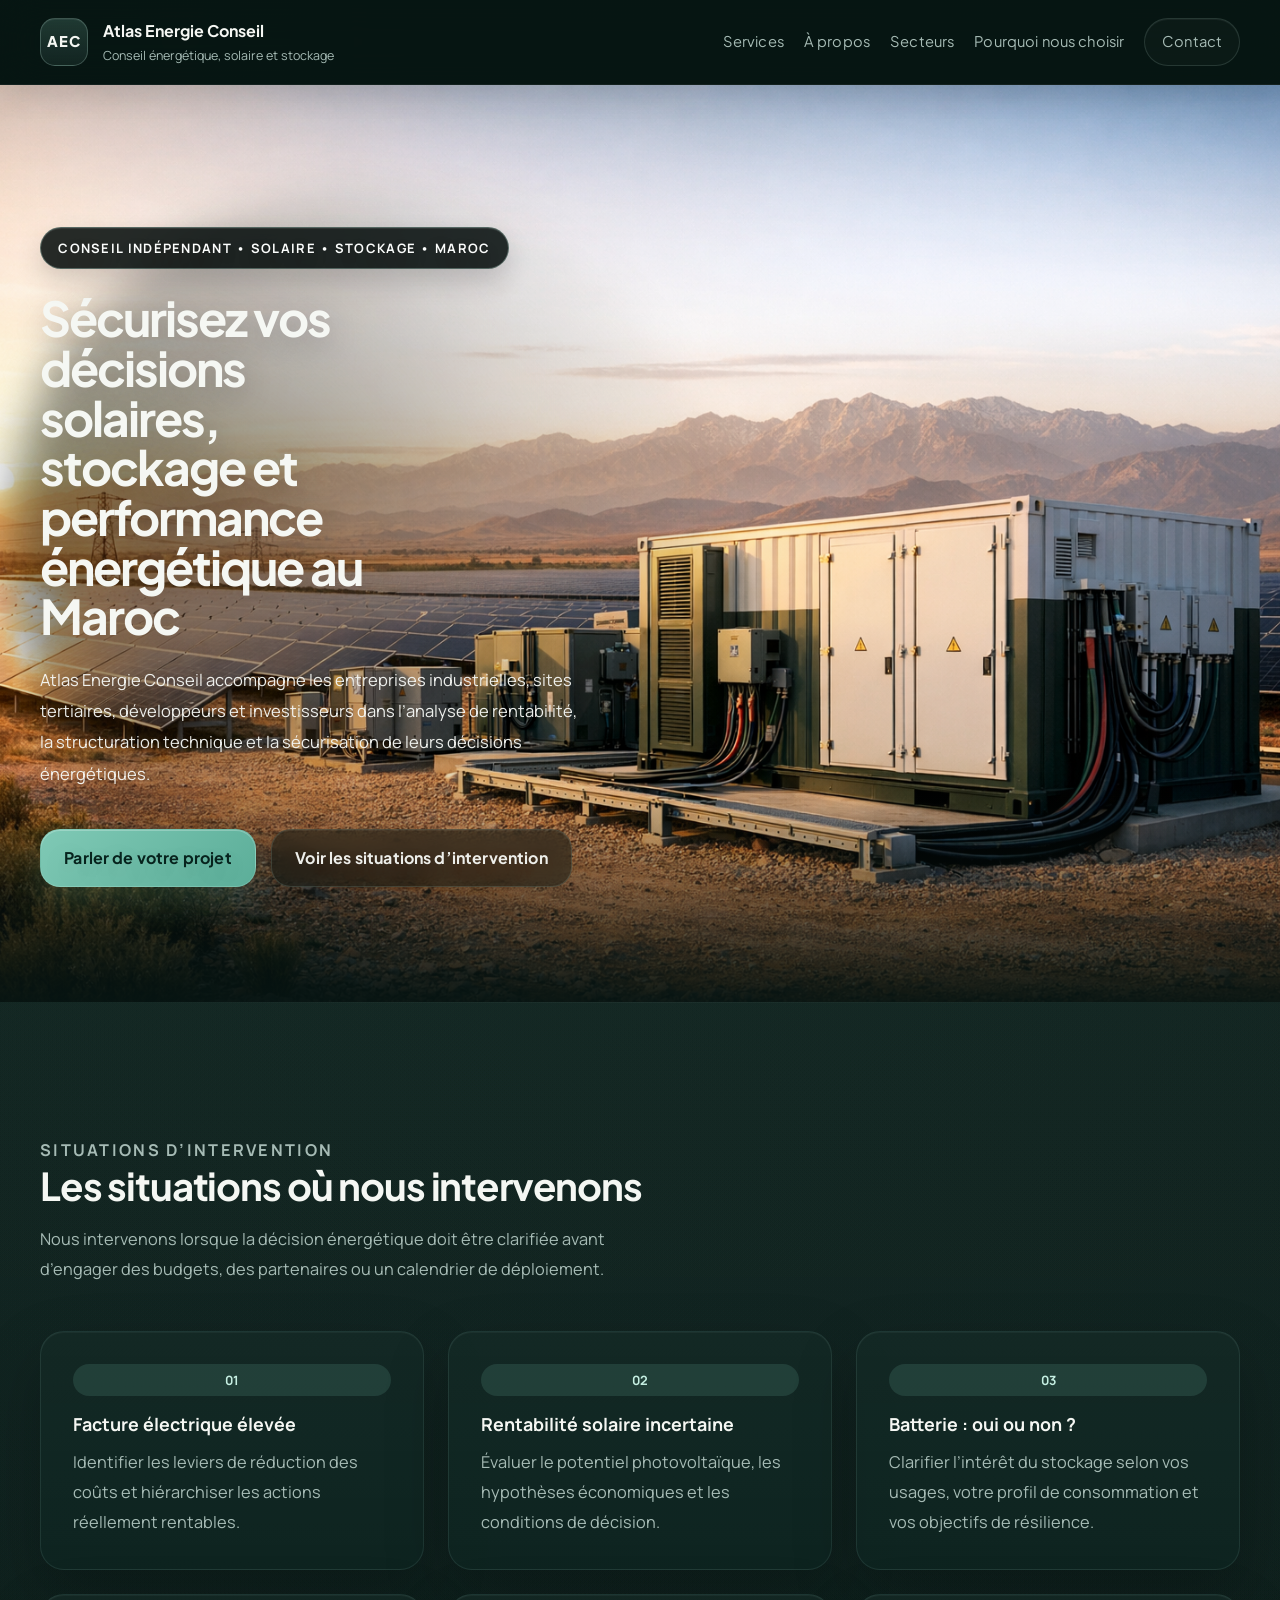
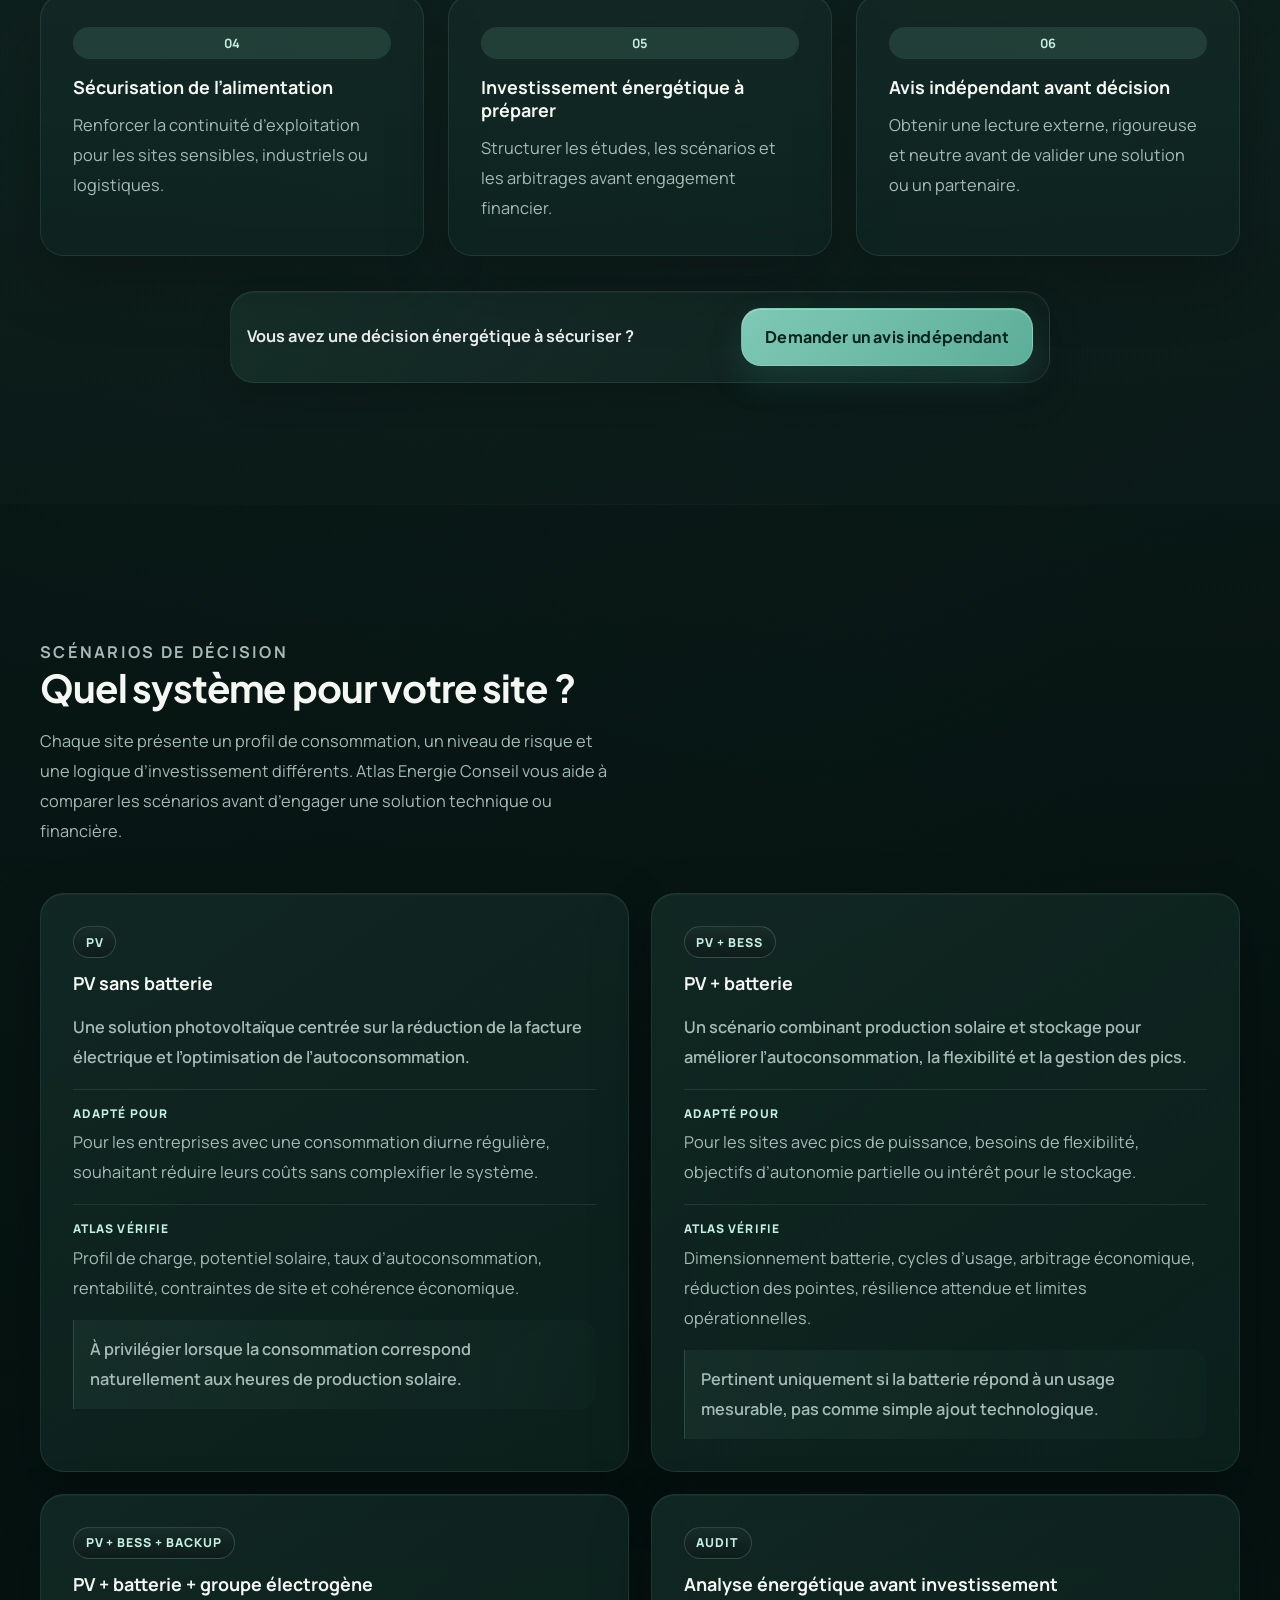
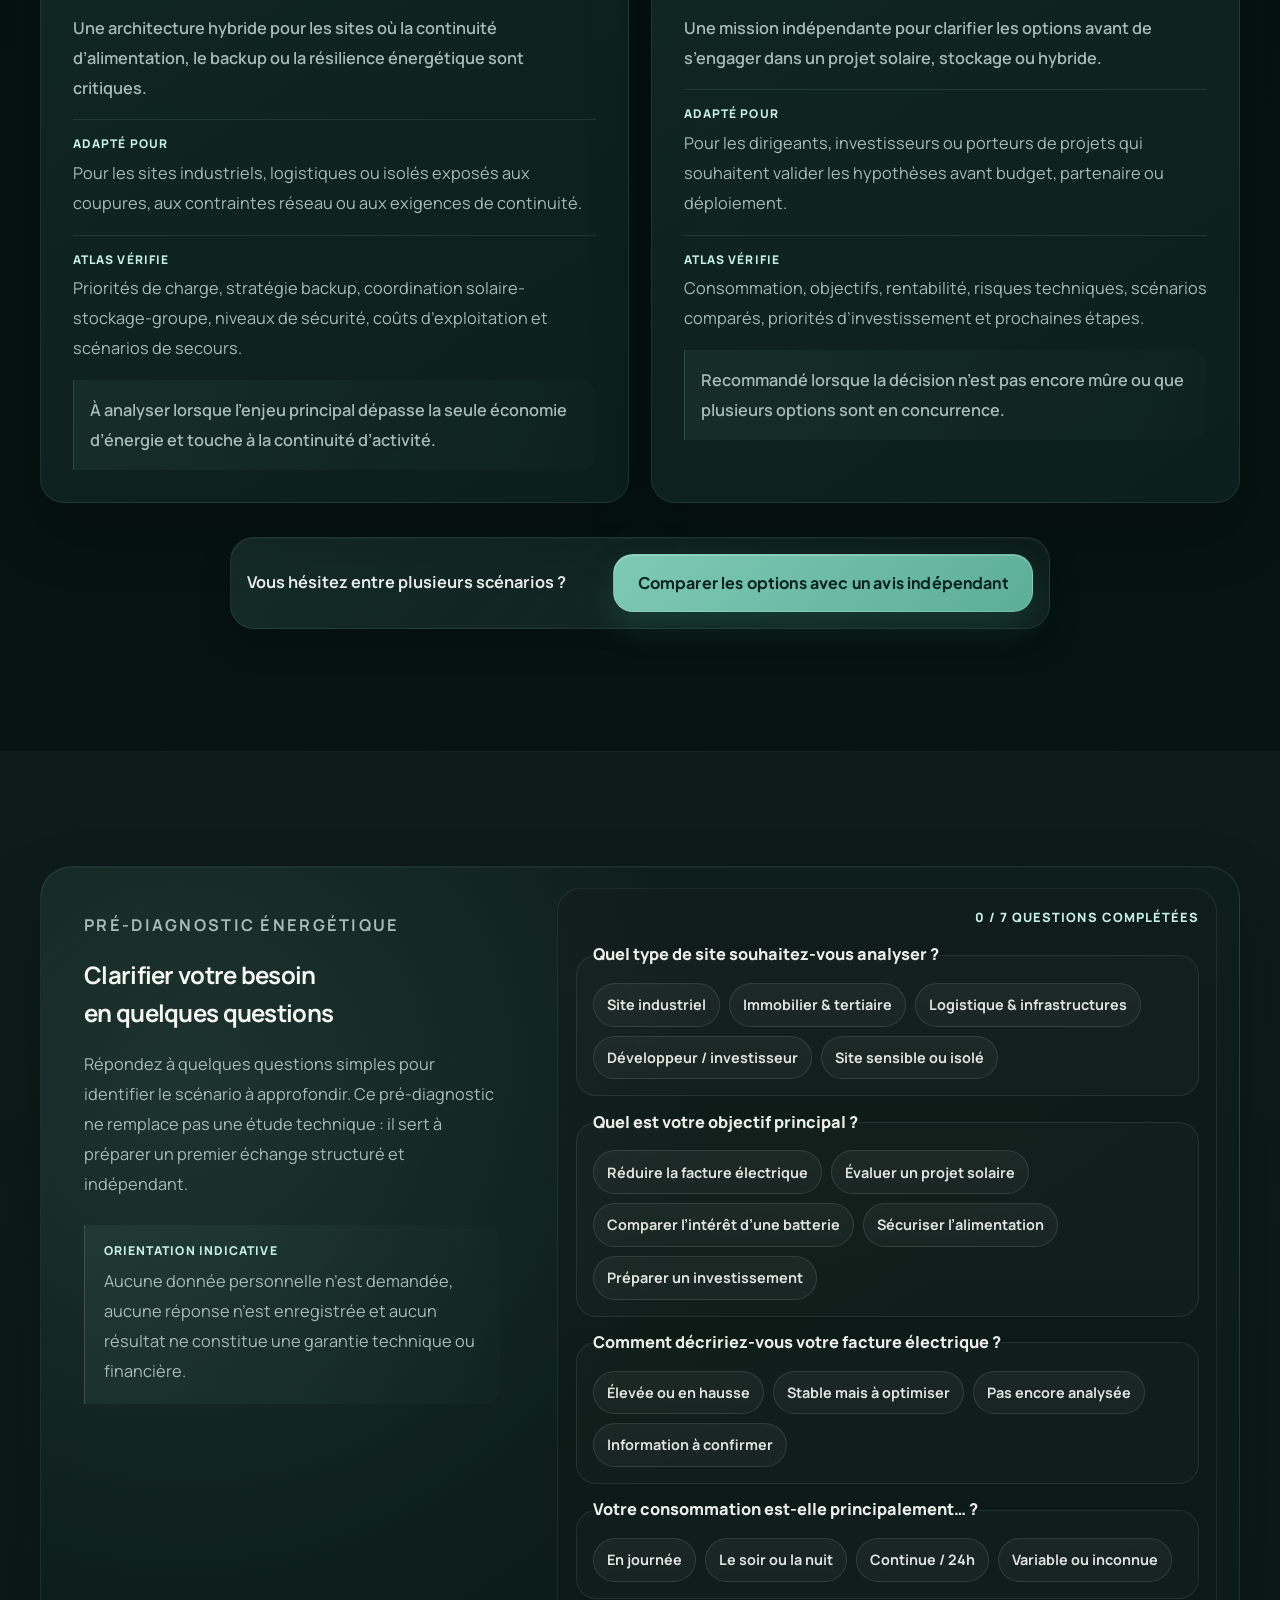
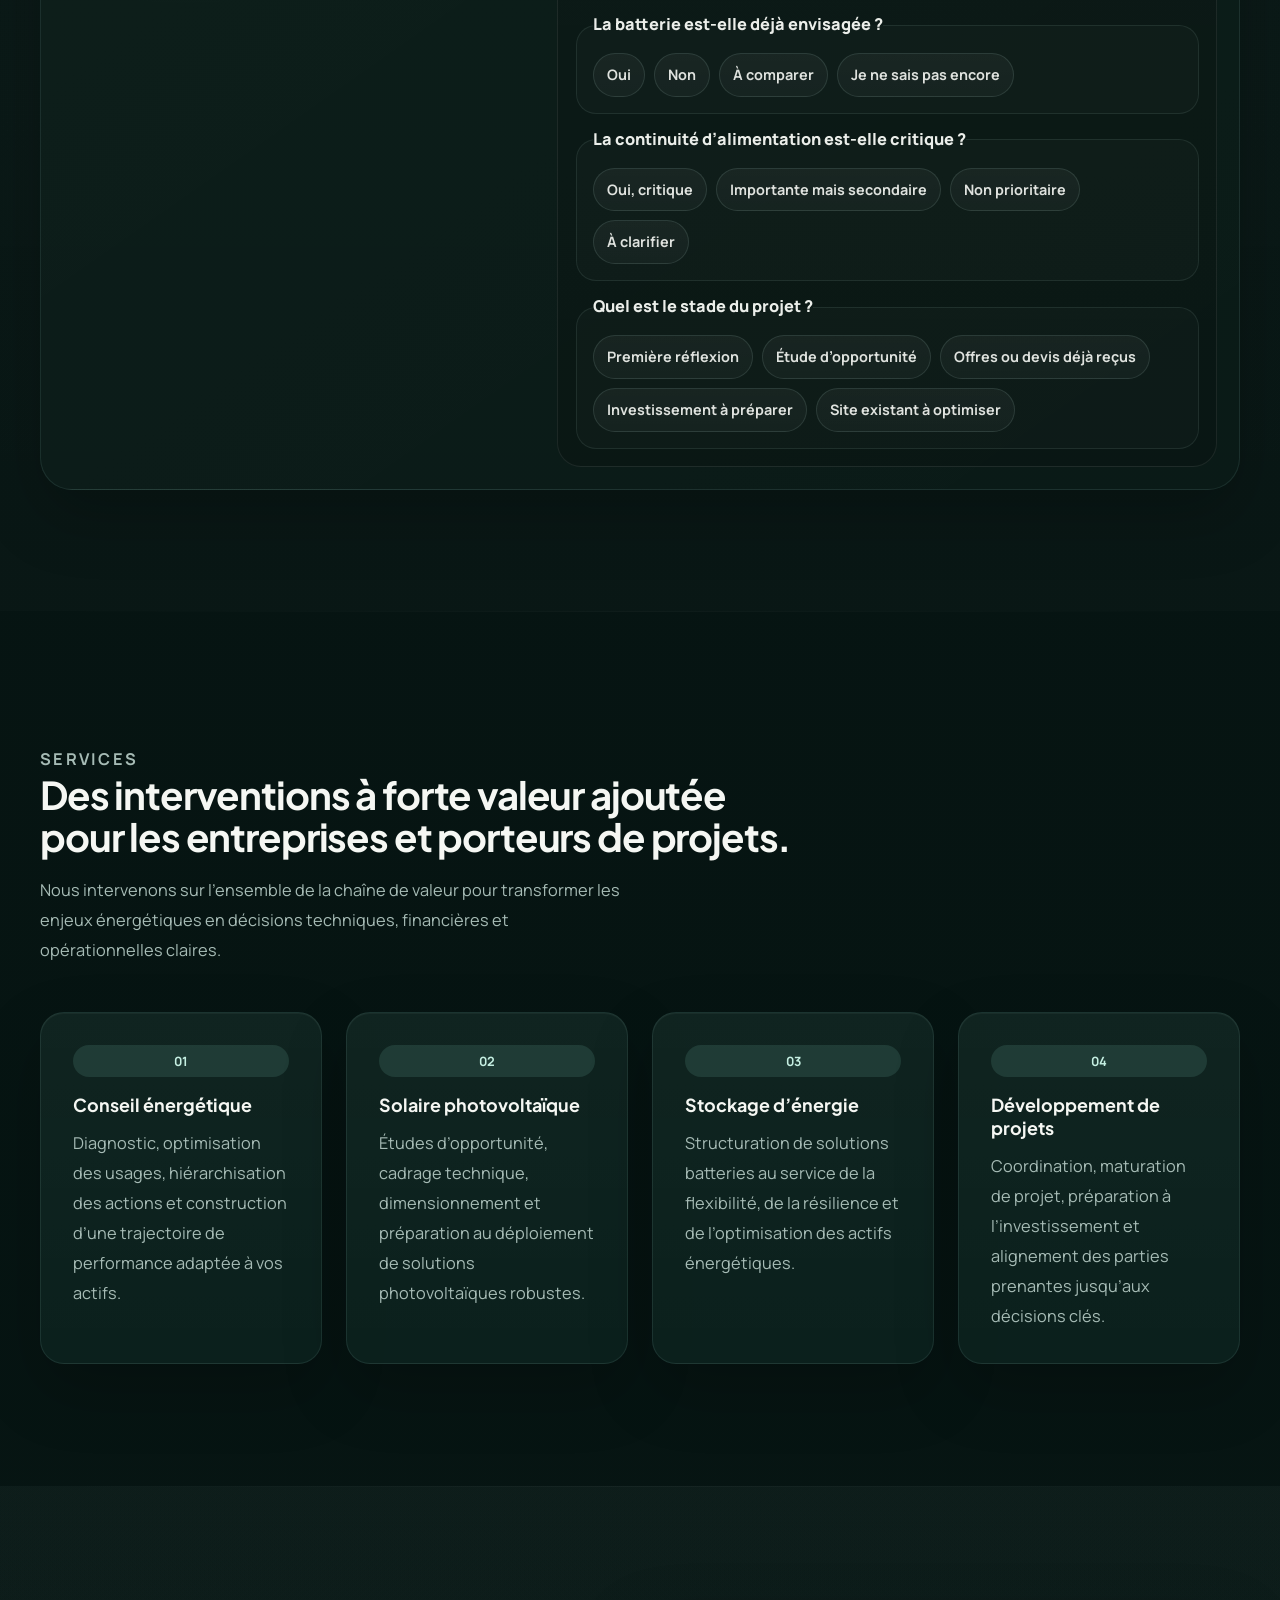
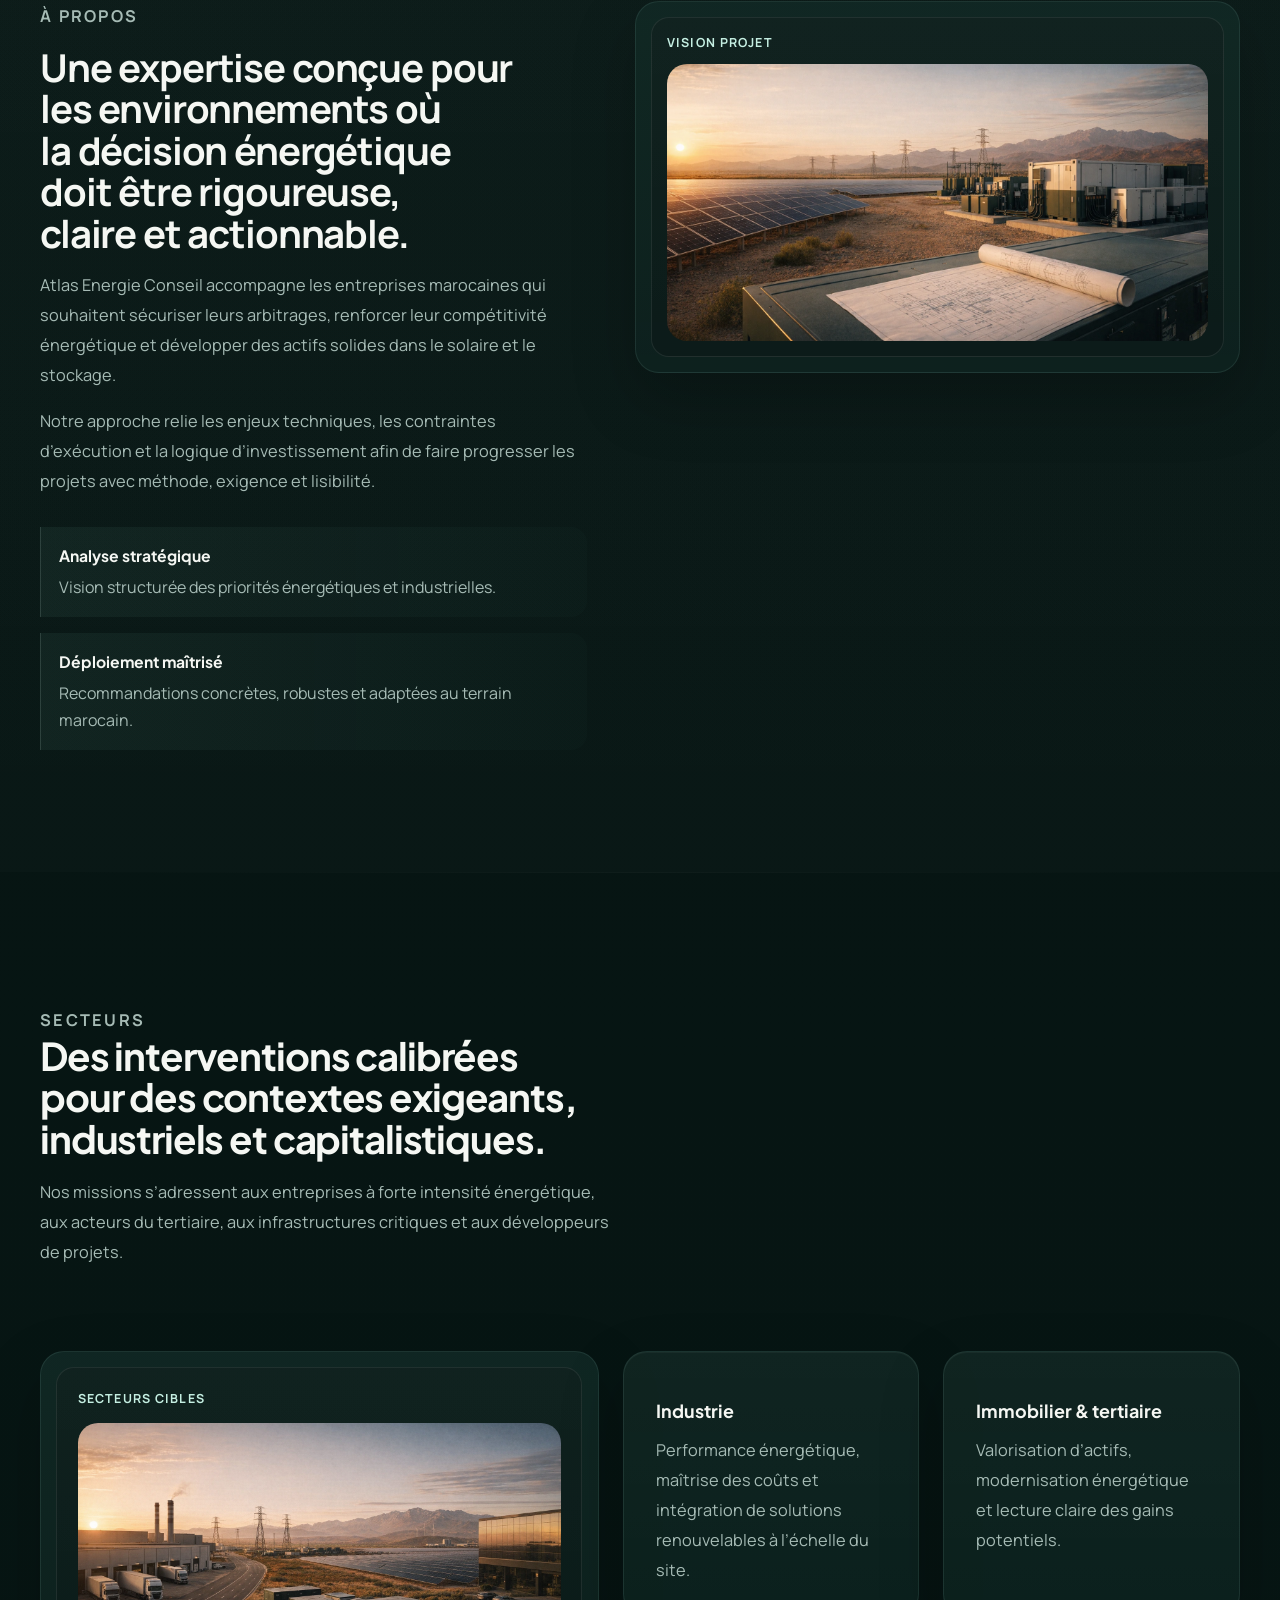
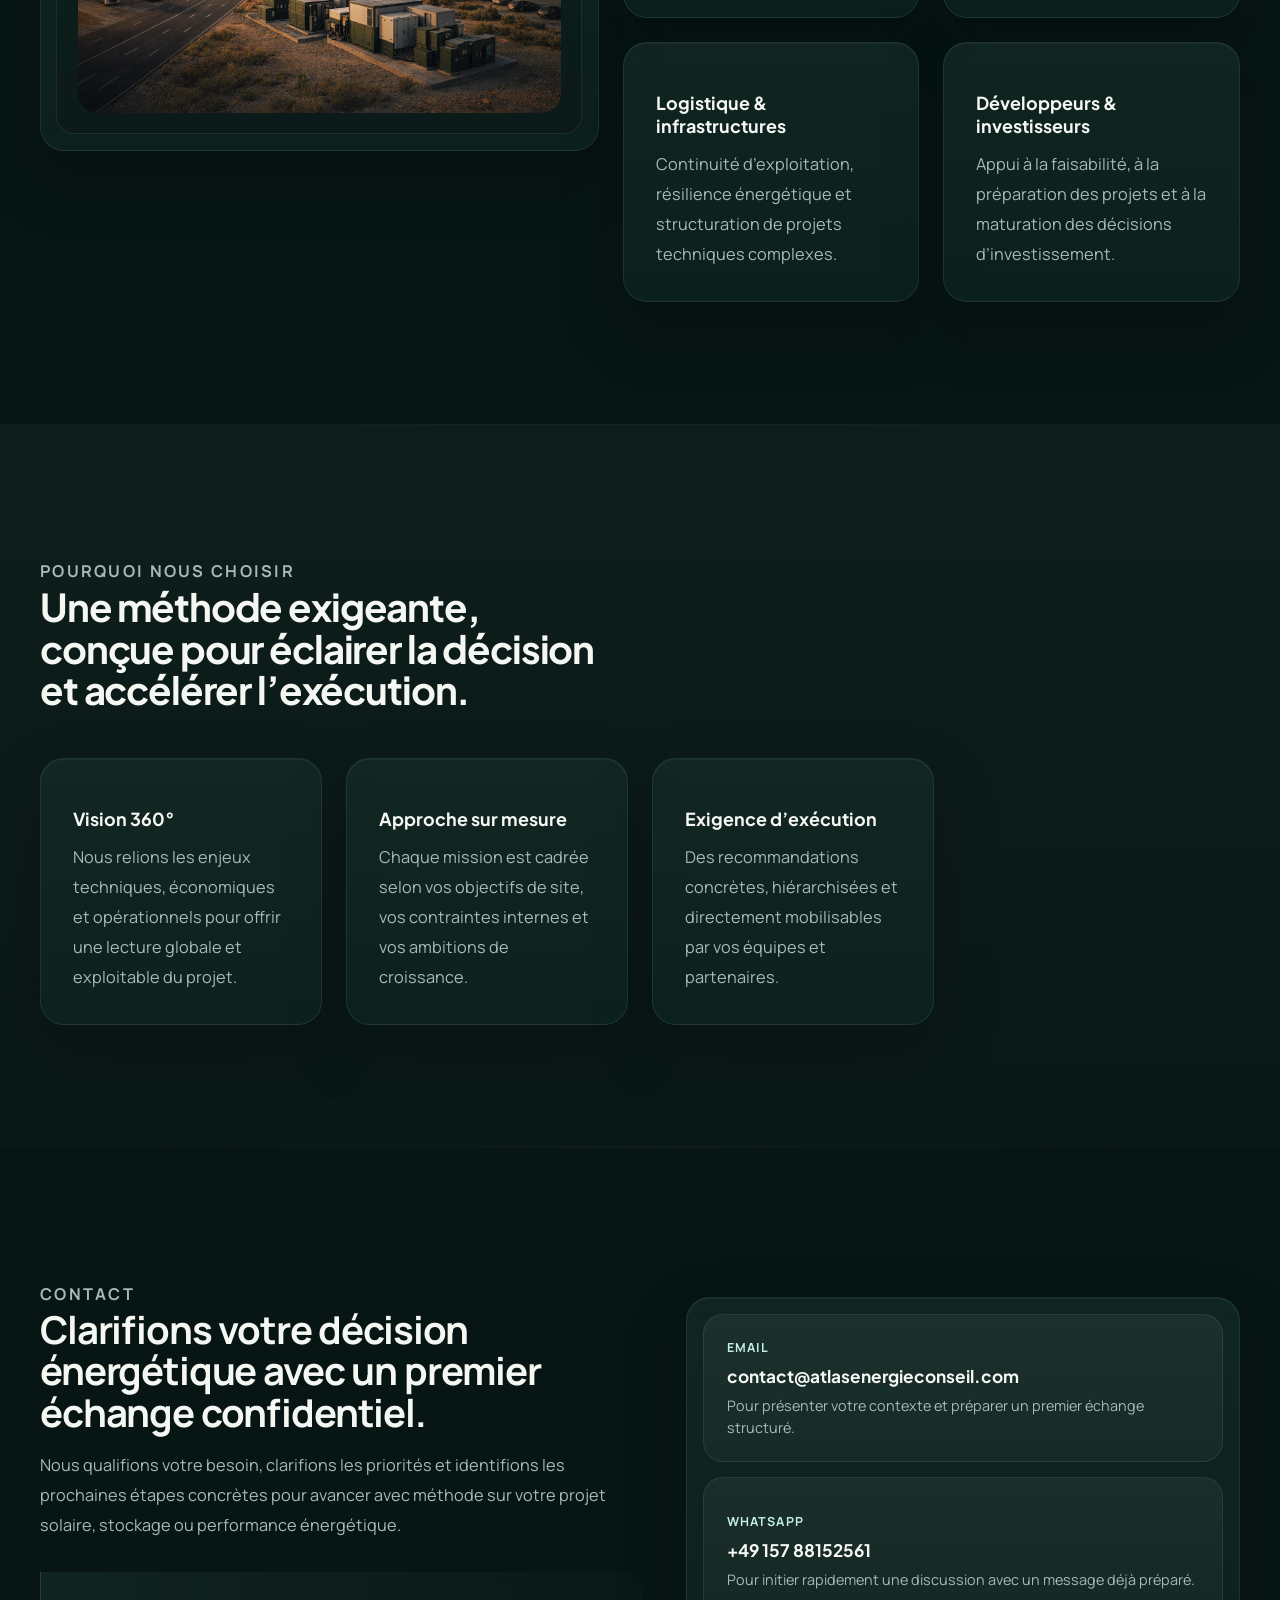
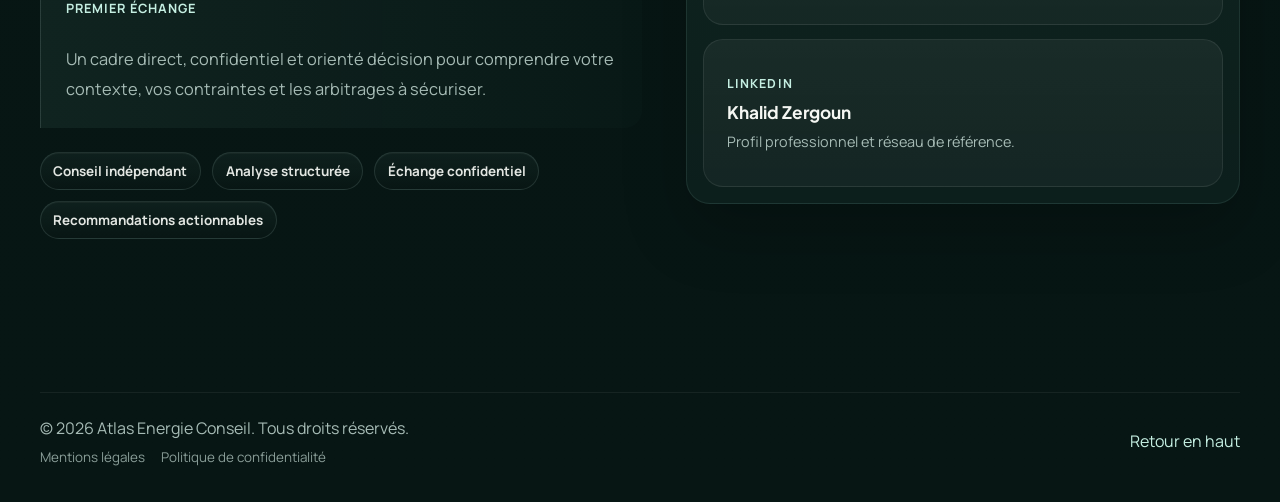
==== index.html @ 5f471f17 "Add pre-diagnostic lead generator v1.4.0" ====
<!DOCTYPE html>
<html lang="fr">
<head>
  <meta charset="UTF-8">
  <meta name="viewport" content="width=device-width, initial-scale=1.0">
  <title>Atlas Energie Conseil | Conseil indépendant solaire et stockage au Maroc</title>
  <meta
    name="description"
    content="Atlas Energie Conseil accompagne les entreprises au Maroc dans l’analyse de rentabilité, le solaire, le stockage et la sécurisation des décisions énergétiques."
  >
  <link rel="canonical" href="https://atlasenergieconseil.com/">
  <meta name="robots" content="index, follow">
  <meta name="theme-color" content="#061412">
  <meta property="og:locale" content="fr_MA">
  <meta property="og:type" content="website">
  <meta property="og:site_name" content="Atlas Energie Conseil">
  <meta property="og:url" content="https://atlasenergieconseil.com/">
  <meta property="og:title" content="Atlas Energie Conseil | Conseil indépendant solaire et stockage au Maroc">
  <meta property="og:description" content="Conseil énergétique indépendant pour entreprises, développeurs et investisseurs au Maroc : solaire, stockage, rentabilité et décisions structurées.">
  <meta property="og:image" content="https://atlasenergieconseil.com/assets/images/hero-poster.webp">
  <meta property="og:image:alt" content="Centrale solaire et stockage d'énergie au Maroc">
  <meta name="twitter:card" content="summary_large_image">
  <meta name="twitter:title" content="Atlas Energie Conseil | Conseil indépendant solaire et stockage au Maroc">
  <meta name="twitter:description" content="Conseil énergétique indépendant pour entreprises, développeurs et investisseurs au Maroc : solaire, stockage, rentabilité et décisions structurées.">
  <meta name="twitter:image" content="https://atlasenergieconseil.com/assets/images/hero-poster.webp">
  <link rel="icon" href="assets/favicon.svg" type="image/svg+xml">
  <link rel="preload" as="image" href="assets/images/hero-poster.webp" fetchpriority="high">
  <link rel="preconnect" href="https://fonts.googleapis.com">
  <link rel="preconnect" href="https://fonts.gstatic.com" crossorigin>
  <link
    href="https://fonts.googleapis.com/css2?family=Manrope:wght@400;500;600;700;800&family=Plus+Jakarta+Sans:wght@500;600;700;800&display=swap"
    rel="stylesheet"
  >
  <link rel="stylesheet" href="style.css?v=1.4.0">
</head>
<body>
  <div class="site-shell">
    <a class="skip-link" href="#main-content">Aller au contenu principal</a>

    <header class="header">
      <div class="container nav-wrapper">
        <a class="brand" href="#hero" aria-label="Atlas Energie Conseil">
          <span class="brand-mark">AEC</span>
          <span class="brand-text">
            <strong>Atlas Energie Conseil</strong>
            <small>Conseil énergétique, solaire et stockage</small>
          </span>
        </a>

        <button class="nav-toggle" type="button" aria-expanded="false" aria-controls="site-nav" aria-label="Ouvrir la navigation">
          <span></span>
          <span></span>
        </button>

        <nav class="nav" id="site-nav" aria-label="Navigation principale">
          <a href="#services">Services</a>
          <a href="#apropos">À propos</a>
          <a href="#secteurs">Secteurs</a>
          <a href="#avantages">Pourquoi nous choisir</a>
          <a href="#contact" class="nav-cta">Contact</a>
        </nav>
      </div>
    </header>

    <main id="main-content">
      <section class="hero section" id="hero" aria-labelledby="hero-title">
        <div class="hero-media" aria-hidden="true">
          <div class="hero-video-frame">
            <div class="hero-video-fallback">
              <img
                class="hero-video-poster"
                src="assets/images/hero-poster.webp"
                alt=""
                loading="eager"
                decoding="async"
                fetchpriority="high"
                width="1536"
                height="1024"
              >
            </div>
            <!-- MEDIA PLACEHOLDER: Hero background video
                 Replace `assets/video/hero-energy.mp4` with your final background video file.
                 Keep the same <video> structure and class names so the current layout, overlay and fallback continue to work. -->
            <video
              class="hero-video"
              autoplay
              muted
              loop
              playsinline
              preload="metadata"
              poster="assets/images/hero-poster.webp"
              disablepictureinpicture
              disableremoteplayback
              controlslist="nodownload nofullscreen noplaybackrate"
              draggable="false"
              tabindex="-1"
              aria-hidden="true"
            >
              <source src="assets/video/hero-energy.mp4" type="video/mp4">
            </video>
          </div>
        </div>

        <div class="container hero-grid">
          <div class="hero-copy">
            <span class="hero-badge">Conseil indépendant • Solaire • Stockage • Maroc</span>
            <h1 id="hero-title">Sécurisez vos décisions solaires, stockage et performance énergétique au Maroc</h1>
            <p class="hero-text">
              Atlas Energie Conseil accompagne les entreprises industrielles, sites tertiaires, développeurs et investisseurs dans l’analyse de rentabilité, la structuration technique et la sécurisation de leurs décisions énergétiques.
            </p>
            <div class="hero-actions">
              <a class="button button-primary" href="#contact">Parler de votre projet</a>
              <a class="button button-secondary" href="#situations">Voir les situations d’intervention</a>
            </div>
          </div>
        </div>
      </section>

      <section class="section section-alt situations-section" id="situations" aria-labelledby="situations-title">
        <div class="container">
          <div class="section-heading">
            <p class="eyebrow">Situations d’intervention</p>
            <h2 id="situations-title">Les situations où nous intervenons</h2>
            <p>
              Nous intervenons lorsque la décision énergétique doit être clarifiée avant d’engager des budgets,
              des partenaires ou un calendrier de déploiement.
            </p>
          </div>

          <div class="card-grid situations-grid">
            <article class="situation-card">
              <span class="card-index">01</span>
              <h3>Facture électrique élevée</h3>
              <p>Identifier les leviers de réduction des coûts et hiérarchiser les actions réellement rentables.</p>
            </article>
            <article class="situation-card">
              <span class="card-index">02</span>
              <h3>Rentabilité solaire incertaine</h3>
              <p>Évaluer le potentiel photovoltaïque, les hypothèses économiques et les conditions de décision.</p>
            </article>
            <article class="situation-card">
              <span class="card-index">03</span>
              <h3>Batterie : oui ou non ?</h3>
              <p>Clarifier l’intérêt du stockage selon vos usages, votre profil de consommation et vos objectifs de résilience.</p>
            </article>
            <article class="situation-card">
              <span class="card-index">04</span>
              <h3>Sécurisation de l’alimentation</h3>
              <p>Renforcer la continuité d’exploitation pour les sites sensibles, industriels ou logistiques.</p>
            </article>
            <article class="situation-card">
              <span class="card-index">05</span>
              <h3>Investissement énergétique à préparer</h3>
              <p>Structurer les études, les scénarios et les arbitrages avant engagement financier.</p>
            </article>
            <article class="situation-card">
              <span class="card-index">06</span>
              <h3>Avis indépendant avant décision</h3>
              <p>Obtenir une lecture externe, rigoureuse et neutre avant de valider une solution ou un partenaire.</p>
            </article>
          </div>

          <div class="section-cta">
            <p>Vous avez une décision énergétique à sécuriser ?</p>
            <a class="button button-primary" href="#contact">Demander un avis indépendant</a>
          </div>
        </div>
      </section>

      <section class="section systems-section" id="systemes" aria-labelledby="systems-title">
        <div class="container">
          <div class="section-heading">
            <p class="eyebrow">Scénarios de décision</p>
            <h2 id="systems-title">Quel système pour votre site ?</h2>
            <p>
              Chaque site présente un profil de consommation, un niveau de risque et une logique d’investissement différents.
              Atlas Energie Conseil vous aide à comparer les scénarios avant d’engager une solution technique ou financière.
            </p>
          </div>

          <div class="card-grid systems-grid">
            <article class="system-card">
              <div class="system-card-header">
                <span class="system-chip">PV</span>
                <h3>PV sans batterie</h3>
              </div>
              <p class="system-description">Une solution photovoltaïque centrée sur la réduction de la facture électrique et l’optimisation de l’autoconsommation.</p>
              <div class="system-detail">
                <span class="system-label">Adapté pour</span>
                <p>Pour les entreprises avec une consommation diurne régulière, souhaitant réduire leurs coûts sans complexifier le système.</p>
              </div>
              <div class="system-detail">
                <span class="system-label">Atlas vérifie</span>
                <p>Profil de charge, potentiel solaire, taux d’autoconsommation, rentabilité, contraintes de site et cohérence économique.</p>
              </div>
              <p class="system-note">À privilégier lorsque la consommation correspond naturellement aux heures de production solaire.</p>
            </article>

            <article class="system-card">
              <div class="system-card-header">
                <span class="system-chip">PV + BESS</span>
                <h3>PV + batterie</h3>
              </div>
              <p class="system-description">Un scénario combinant production solaire et stockage pour améliorer l’autoconsommation, la flexibilité et la gestion des pics.</p>
              <div class="system-detail">
                <span class="system-label">Adapté pour</span>
                <p>Pour les sites avec pics de puissance, besoins de flexibilité, objectifs d’autonomie partielle ou intérêt pour le stockage.</p>
              </div>
              <div class="system-detail">
                <span class="system-label">Atlas vérifie</span>
                <p>Dimensionnement batterie, cycles d’usage, arbitrage économique, réduction des pointes, résilience attendue et limites opérationnelles.</p>
              </div>
              <p class="system-note">Pertinent uniquement si la batterie répond à un usage mesurable, pas comme simple ajout technologique.</p>
            </article>

            <article class="system-card">
              <div class="system-card-header">
                <span class="system-chip">PV + BESS + Backup</span>
                <h3>PV + batterie + groupe électrogène</h3>
              </div>
              <p class="system-description">Une architecture hybride pour les sites où la continuité d’alimentation, le backup ou la résilience énergétique sont critiques.</p>
              <div class="system-detail">
                <span class="system-label">Adapté pour</span>
                <p>Pour les sites industriels, logistiques ou isolés exposés aux coupures, aux contraintes réseau ou aux exigences de continuité.</p>
              </div>
              <div class="system-detail">
                <span class="system-label">Atlas vérifie</span>
                <p>Priorités de charge, stratégie backup, coordination solaire-stockage-groupe, niveaux de sécurité, coûts d’exploitation et scénarios de secours.</p>
              </div>
              <p class="system-note">À analyser lorsque l’enjeu principal dépasse la seule économie d’énergie et touche à la continuité d’activité.</p>
            </article>

            <article class="system-card">
              <div class="system-card-header">
                <span class="system-chip">Audit</span>
                <h3>Analyse énergétique avant investissement</h3>
              </div>
              <p class="system-description">Une mission indépendante pour clarifier les options avant de s’engager dans un projet solaire, stockage ou hybride.</p>
              <div class="system-detail">
                <span class="system-label">Adapté pour</span>
                <p>Pour les dirigeants, investisseurs ou porteurs de projets qui souhaitent valider les hypothèses avant budget, partenaire ou déploiement.</p>
              </div>
              <div class="system-detail">
                <span class="system-label">Atlas vérifie</span>
                <p>Consommation, objectifs, rentabilité, risques techniques, scénarios comparés, priorités d’investissement et prochaines étapes.</p>
              </div>
              <p class="system-note">Recommandé lorsque la décision n’est pas encore mûre ou que plusieurs options sont en concurrence.</p>
            </article>
          </div>

          <div class="section-cta">
            <p>Vous hésitez entre plusieurs scénarios ?</p>
            <a class="button button-primary" href="#contact">Comparer les options avec un avis indépendant</a>
          </div>
        </div>
      </section>

      <section class="section section-alt pre-diagnostic-section" id="pre-diagnostic" aria-labelledby="pre-diagnostic-title">
        <div class="container">
          <div class="diagnostic-panel">
            <div class="diagnostic-copy">
              <p class="eyebrow">Pré-diagnostic énergétique</p>
              <h2 id="pre-diagnostic-title">Clarifier votre besoin en quelques questions</h2>
              <p>
                Répondez à quelques questions simples pour identifier le scénario à approfondir.
                Ce pré-diagnostic ne remplace pas une étude technique : il sert à préparer un premier échange structuré et indépendant.
              </p>
              <div class="diagnostic-assurance">
                <span>Orientation indicative</span>
                <p>Aucune donnée personnelle n’est demandée, aucune réponse n’est enregistrée et aucun résultat ne constitue une garantie technique ou financière.</p>
              </div>
            </div>

            <div class="diagnostic-workspace">
              <div class="diagnostic-progress" aria-live="polite">
                <span data-diagnostic-progress>0 / 7 questions complétées</span>
              </div>

              <form class="diagnostic-form" data-diagnostic-form>
                <fieldset class="diagnostic-question" data-diagnostic-question="site">
                  <legend>Quel type de site souhaitez-vous analyser ?</legend>
                  <div class="diagnostic-options">
                    <button type="button" data-diagnostic-option data-value="industrial">Site industriel</button>
                    <button type="button" data-diagnostic-option data-value="tertiary">Immobilier & tertiaire</button>
                    <button type="button" data-diagnostic-option data-value="logistics">Logistique & infrastructures</button>
                    <button type="button" data-diagnostic-option data-value="investor">Développeur / investisseur</button>
                    <button type="button" data-diagnostic-option data-value="sensitive">Site sensible ou isolé</button>
                  </div>
                </fieldset>

                <fieldset class="diagnostic-question" data-diagnostic-question="objective">
                  <legend>Quel est votre objectif principal ?</legend>
                  <div class="diagnostic-options">
                    <button type="button" data-diagnostic-option data-value="cost">Réduire la facture électrique</button>
                    <button type="button" data-diagnostic-option data-value="solar">Évaluer un projet solaire</button>
                    <button type="button" data-diagnostic-option data-value="battery">Comparer l’intérêt d’une batterie</button>
                    <button type="button" data-diagnostic-option data-value="backup">Sécuriser l’alimentation</button>
                    <button type="button" data-diagnostic-option data-value="investment">Préparer un investissement</button>
                  </div>
                </fieldset>

                <fieldset class="diagnostic-question" data-diagnostic-question="bill">
                  <legend>Comment décririez-vous votre facture électrique ?</legend>
                  <div class="diagnostic-options">
                    <button type="button" data-diagnostic-option data-value="high">Élevée ou en hausse</button>
                    <button type="button" data-diagnostic-option data-value="stable">Stable mais à optimiser</button>
                    <button type="button" data-diagnostic-option data-value="unknown">Pas encore analysée</button>
                    <button type="button" data-diagnostic-option data-value="confirm">Information à confirmer</button>
                  </div>
                </fieldset>

                <fieldset class="diagnostic-question" data-diagnostic-question="consumption">
                  <legend>Votre consommation est-elle principalement… ?</legend>
                  <div class="diagnostic-options">
                    <button type="button" data-diagnostic-option data-value="day">En journée</button>
                    <button type="button" data-diagnostic-option data-value="night">Le soir ou la nuit</button>
                    <button type="button" data-diagnostic-option data-value="continuous">Continue / 24h</button>
                    <button type="button" data-diagnostic-option data-value="variable">Variable ou inconnue</button>
                  </div>
                </fieldset>

                <fieldset class="diagnostic-question" data-diagnostic-question="battery">
                  <legend>La batterie est-elle déjà envisagée ?</legend>
                  <div class="diagnostic-options">
                    <button type="button" data-diagnostic-option data-value="yes">Oui</button>
                    <button type="button" data-diagnostic-option data-value="no">Non</button>
                    <button type="button" data-diagnostic-option data-value="compare">À comparer</button>
                    <button type="button" data-diagnostic-option data-value="unknown">Je ne sais pas encore</button>
                  </div>
                </fieldset>

                <fieldset class="diagnostic-question" data-diagnostic-question="continuity">
                  <legend>La continuité d’alimentation est-elle critique ?</legend>
                  <div class="diagnostic-options">
                    <button type="button" data-diagnostic-option data-value="critical">Oui, critique</button>
                    <button type="button" data-diagnostic-option data-value="important">Importante mais secondaire</button>
                    <button type="button" data-diagnostic-option data-value="low">Non prioritaire</button>
                    <button type="button" data-diagnostic-option data-value="clarify">À clarifier</button>
                  </div>
                </fieldset>

                <fieldset class="diagnostic-question" data-diagnostic-question="stage">
                  <legend>Quel est le stade du projet ?</legend>
                  <div class="diagnostic-options">
                    <button type="button" data-diagnostic-option data-value="early">Première réflexion</button>
                    <button type="button" data-diagnostic-option data-value="opportunity">Étude d’opportunité</button>
                    <button type="button" data-diagnostic-option data-value="offers">Offres ou devis déjà reçus</button>
                    <button type="button" data-diagnostic-option data-value="investment">Investissement à préparer</button>
                    <button type="button" data-diagnostic-option data-value="optimization">Site existant à optimiser</button>
                  </div>
                </fieldset>
              </form>

              <div class="diagnostic-result" data-diagnostic-result hidden>
                <span class="diagnostic-result-kicker">Orientation indicative</span>
                <h3 data-diagnostic-result-title></h3>
                <p data-diagnostic-result-text></p>
                <p class="diagnostic-result-note">
                  Cette orientation est indicative. Elle ne constitue pas une étude technique ou financière complète.
                  Un échange permet de vérifier les hypothèses et de cadrer les prochaines étapes.
                </p>
                <div class="diagnostic-result-actions">
                  <a class="button button-primary" href="#contact">Discuter de cette orientation</a>
                  <button class="button button-secondary" type="button" data-diagnostic-reset>Recommencer le pré-diagnostic</button>
                </div>
              </div>
            </div>
          </div>
        </div>
      </section>

      <section class="section" id="services" aria-labelledby="services-title">
        <div class="container">
          <div class="section-heading">
            <p class="eyebrow">Services</p>
            <h2 id="services-title">Des interventions à forte valeur ajoutée pour les entreprises et porteurs de projets.</h2>
            <p>
              Nous intervenons sur l’ensemble de la chaîne de valeur pour transformer les enjeux énergétiques
              en décisions techniques, financières et opérationnelles claires.
            </p>
          </div>

          <div class="card-grid services-grid">
            <article class="info-card">
              <span class="card-index">01</span>
              <h3>Conseil énergétique</h3>
              <p>Diagnostic, optimisation des usages, hiérarchisation des actions et construction d’une trajectoire de performance adaptée à vos actifs.</p>
            </article>
            <article class="info-card">
              <span class="card-index">02</span>
              <h3>Solaire photovoltaïque</h3>
              <p>Études d’opportunité, cadrage technique, dimensionnement et préparation au déploiement de solutions photovoltaïques robustes.</p>
            </article>
            <article class="info-card">
              <span class="card-index">03</span>
              <h3>Stockage d’énergie</h3>
              <p>Structuration de solutions batteries au service de la flexibilité, de la résilience et de l’optimisation des actifs énergétiques.</p>
            </article>
            <article class="info-card">
              <span class="card-index">04</span>
              <h3>Développement de projets</h3>
              <p>Coordination, maturation de projet, préparation à l’investissement et alignement des parties prenantes jusqu’aux décisions clés.</p>
            </article>
          </div>
        </div>
      </section>

      <section class="section section-alt" id="apropos" aria-labelledby="about-title">
        <div class="container about-grid">
          <div class="about-copy">
            <p class="eyebrow">À propos</p>
            <h2 id="about-title">Une expertise conçue pour les environnements où la décision énergétique doit être rigoureuse, claire et actionnable.</h2>
            <p>
              Atlas Energie Conseil accompagne les entreprises marocaines qui souhaitent sécuriser leurs arbitrages,
              renforcer leur compétitivité énergétique et développer des actifs solides dans le solaire et le stockage.
            </p>
            <p>
              Notre approche relie les enjeux techniques, les contraintes d’exécution et la logique d’investissement
              afin de faire progresser les projets avec méthode, exigence et lisibilité.
            </p>
            <div class="about-pillars">
              <div class="about-pillar">
                <strong>Analyse stratégique</strong>
                <span>Vision structurée des priorités énergétiques et industrielles.</span>
              </div>
              <div class="about-pillar">
                <strong>Déploiement maîtrisé</strong>
                <span>Recommandations concrètes, robustes et adaptées au terrain marocain.</span>
              </div>
            </div>
          </div>

          <div class="visual-panel visual-panel-about" aria-label="Espace visuel de présentation">
            <div class="visual-panel-shell">
              <div class="visual-kicker">Vision projet</div>
              <figure class="media-card visual-display">
                <!-- MEDIA PLACEHOLDER: About section image
                     Replace `assets/images/about-energy.webp` with your final image.
                     Keep the `media-card-image` class to preserve sizing, cropping and fallback behavior. -->
                <img
                  class="media-card-image"
                  src="assets/images/about-energy.webp"
                  alt="Visuel conseil énergétique Atlas Energie Conseil"
                  loading="lazy"
                  decoding="async"
                  width="1536"
                  height="1024"
                >
              </figure>
            </div>
          </div>
        </div>
      </section>

      <section class="section" id="secteurs" aria-labelledby="sectors-title">
        <div class="container sectors-layout">
          <div class="section-heading">
            <p class="eyebrow">Secteurs</p>
            <h2 id="sectors-title">Des interventions calibrées pour des contextes exigeants, industriels et capitalistiques.</h2>
            <p>
              Nos missions s’adressent aux entreprises à forte intensité énergétique, aux acteurs du tertiaire,
              aux infrastructures critiques et aux développeurs de projets.
            </p>
          </div>

          <div class="sectors-showcase">
            <div class="visual-panel visual-panel-sectors" aria-label="Espace visuel secteurs">
              <div class="visual-panel-shell">
                <div class="visual-kicker">Secteurs cibles</div>
                <figure class="media-card sector-visual">
                  <!-- MEDIA PLACEHOLDER: Sectors section image
                       Replace `assets/images/sectors-industry.webp` with your final image.
                       Keep the `media-card-image` class so the card layout and object-fit styling stay unchanged. -->
                  <img
                    class="media-card-image"
                    src="assets/images/sectors-industry.webp"
                    alt="Visuel secteur industriel et infrastructures"
                    loading="lazy"
                    decoding="async"
                    width="1536"
                    height="1024"
                  >
                </figure>
              </div>
            </div>

            <div class="card-grid sectors-grid">
              <article class="sector-card">
                <h3>Industrie</h3>
                <p>Performance énergétique, maîtrise des coûts et intégration de solutions renouvelables à l’échelle du site.</p>
              </article>
              <article class="sector-card">
                <h3>Immobilier & tertiaire</h3>
                <p>Valorisation d’actifs, modernisation énergétique et lecture claire des gains potentiels.</p>
              </article>
              <article class="sector-card">
                <h3>Logistique & infrastructures</h3>
                <p>Continuité d’exploitation, résilience énergétique et structuration de projets techniques complexes.</p>
              </article>
              <article class="sector-card">
                <h3>Développeurs & investisseurs</h3>
                <p>Appui à la faisabilité, à la préparation des projets et à la maturation des décisions d’investissement.</p>
              </article>
            </div>
          </div>
        </div>
      </section>

      <section class="section section-alt" id="avantages" aria-labelledby="advantages-title">
        <div class="container">
          <div class="section-heading">
            <p class="eyebrow">Pourquoi nous choisir</p>
            <h2 id="advantages-title">Une méthode exigeante, conçue pour éclairer la décision et accélérer l’exécution.</h2>
          </div>

          <div class="reasons-grid">
            <article class="reason-card">
              <h3>Vision 360°</h3>
              <p>Nous relions les enjeux techniques, économiques et opérationnels pour offrir une lecture globale et exploitable du projet.</p>
            </article>
            <article class="reason-card">
              <h3>Approche sur mesure</h3>
              <p>Chaque mission est cadrée selon vos objectifs de site, vos contraintes internes et vos ambitions de croissance.</p>
            </article>
            <article class="reason-card">
              <h3>Exigence d’exécution</h3>
              <p>Des recommandations concrètes, hiérarchisées et directement mobilisables par vos équipes et partenaires.</p>
            </article>
          </div>
        </div>
      </section>

      <section class="section contact-section" id="contact" aria-labelledby="contact-title">
        <div class="container contact-grid">
          <div class="contact-copy">
            <p class="eyebrow">Contact</p>
            <h2 id="contact-title">Clarifions votre décision énergétique avec un premier échange confidentiel.</h2>
            <p>
              Nous qualifions votre besoin, clarifions les priorités et identifions les prochaines étapes concrètes
              pour avancer avec méthode sur votre projet solaire, stockage ou performance énergétique.
            </p>
            <div class="contact-note">
              <span class="contact-note-label">Premier échange</span>
              <p>Un cadre direct, confidentiel et orienté décision pour comprendre votre contexte, vos contraintes et les arbitrages à sécuriser.</p>
            </div>
            <ul class="trust-list" aria-label="Engagements de confiance">
              <li class="trust-item">Conseil indépendant</li>
              <li class="trust-item">Analyse structurée</li>
              <li class="trust-item">Échange confidentiel</li>
              <li class="trust-item">Recommandations actionnables</li>
            </ul>
          </div>

          <div class="contact-stack">
            <div class="contact-card">
              <a href="mailto:contact@atlasenergieconseil.com?subject=Demande%20de%20premier%20%C3%A9change%20-%20Atlas%20Energie%20Conseil&body=Bonjour%2C%20je%20souhaite%20%C3%A9changer%20au%20sujet%20d%E2%80%99un%20projet%20%C3%A9nerg%C3%A9tique%20au%20Maroc.%0D%0A%0D%0AMerci%20de%20me%20recontacter." class="contact-item">
                <span class="contact-item-kicker">Email</span>
                <strong>contact@atlasenergieconseil.com</strong>
                <small>Pour présenter votre contexte et préparer un premier échange structuré.</small>
              </a>
              <a href="https://wa.me/4915788152561?text=Bonjour%2C%20je%20souhaite%20%C3%A9changer%20au%20sujet%20d%E2%80%99un%20projet%20%C3%A9nerg%C3%A9tique%20%2F%20solaire%20%2F%20stockage%20au%20Maroc." target="_blank" rel="noopener noreferrer" class="contact-item">
                <span class="contact-item-kicker">WhatsApp</span>
                <strong>+49 157 88152561</strong>
                <small>Pour initier rapidement une discussion avec un message déjà préparé.</small>
              </a>
              <a href="https://www.linkedin.com/in/khalid-zergoun-a361421a6/" target="_blank" rel="noopener noreferrer" class="contact-item">
                <span class="contact-item-kicker">LinkedIn</span>
                <strong>Khalid Zergoun</strong>
                <small>Profil professionnel et réseau de référence.</small>
              </a>
            </div>
          </div>
        </div>
      </section>
    </main>

    <footer class="footer">
      <div class="container footer-content">
        <div class="footer-meta">
          <p>© <span id="year"></span> Atlas Energie Conseil. Tous droits réservés.</p>
          <div class="footer-legal" aria-label="Informations légales">
            <button class="footer-legal-trigger" type="button" data-legal-modal="mentions-legales">Mentions légales</button>
            <button class="footer-legal-trigger" type="button" data-legal-modal="politique-confidentialite">Politique de confidentialité</button>
          </div>
        </div>
        <a href="#hero">Retour en haut</a>
      </div>
    </footer>

    <div class="legal-modal" id="mentions-legales" hidden>
      <div class="legal-modal-backdrop" data-close-legal></div>
      <div class="legal-modal-panel" role="dialog" aria-modal="true" aria-labelledby="mentions-legales-title">
        <button class="legal-modal-close" type="button" aria-label="Fermer" data-close-legal>&times;</button>
        <p class="legal-modal-kicker">Informations légales</p>
        <h2 id="mentions-legales-title">Mentions légales</h2>
        <p>Atlas Energie Conseil est un site vitrine d’information et de prise de contact professionnelle destiné aux entreprises et porteurs de projets au Maroc.</p>
      </div>
    </div>

    <div class="legal-modal" id="politique-confidentialite" hidden>
      <div class="legal-modal-backdrop" data-close-legal></div>
      <div class="legal-modal-panel" role="dialog" aria-modal="true" aria-labelledby="politique-confidentialite-title">
        <button class="legal-modal-close" type="button" aria-label="Fermer" data-close-legal>&times;</button>
        <p class="legal-modal-kicker">Confidentialité</p>
        <h2 id="politique-confidentialite-title">Politique de confidentialité</h2>
        <p>Les informations transmises via email, WhatsApp ou LinkedIn sont utilisées uniquement pour traiter votre demande et rester strictement dans le cadre de nos échanges professionnels.</p>
      </div>
    </div>
  </div>

  <script src="script.js?v=1.4.0"></script>
</body>
</html>
---- style.css ----
:root {
  --bg: #061412;
  --bg-deep: #04100e;
  --bg-soft: #0a201d;
  --surface: rgba(12, 35, 31, 0.72);
  --surface-strong: rgba(14, 43, 38, 0.9);
  --surface-elevated: rgba(17, 49, 43, 0.74);
  --surface-border: rgba(170, 225, 210, 0.1);
  --surface-border-strong: rgba(170, 225, 210, 0.16);
  --text: #f5f7f3;
  --muted: #a6bbb5;
  --accent: #7fc9b5;
  --accent-strong: #c5efe2;
  --accent-soft: rgba(127, 201, 181, 0.14);
  --shadow-soft: 0 16px 34px rgba(0, 0, 0, 0.14);
  --shadow-panel: 0 26px 64px rgba(0, 0, 0, 0.22);
  --radius-xs: 16px;
  --radius-sm: 20px;
  --radius-md: 24px;
  --radius-lg: 32px;
  --container: 1200px;
  --section-space: 7.9rem;
  --section-space-mobile: 5rem;
  --content-gap: 2.25rem;
  --grid-gap: 1.5rem;
  --card-padding: 2rem;
  --copy-width: 58ch;
  --transition: 0.28s ease;
}

*,
*::before,
*::after {
  box-sizing: border-box;
}

html {
  scroll-behavior: smooth;
  max-width: 100%;
  overflow-x: hidden;
}

body {
  margin: 0;
  font-family: "Manrope", sans-serif;
  color: var(--text);
  line-height: 1.6;
  width: 100%;
  max-width: 100%;
  overflow-x: hidden;
  background:
    radial-gradient(circle at top left, rgba(58, 123, 108, 0.16), transparent 30%),
    radial-gradient(circle at top right, rgba(61, 104, 94, 0.12), transparent 26%),
    linear-gradient(180deg, #04100e 0%, #061412 48%, #071614 100%);
}

a {
  color: inherit;
  text-decoration: none;
}

:focus-visible {
  outline: 2px solid rgba(197, 239, 226, 0.9);
  outline-offset: 3px;
}

img,
video {
  display: block;
  max-width: 100%;
}

img {
  height: auto;
}

.site-shell {
  min-height: 100vh;
}

.skip-link {
  position: absolute;
  top: -100px;
  left: 1rem;
  z-index: 100;
  padding: 0.75rem 1rem;
  border-radius: 999px;
  background: var(--accent-strong);
  color: var(--bg-deep);
  font-weight: 700;
  transition: top var(--transition);
}

.skip-link:focus-visible {
  top: 1rem;
}

.container {
  width: min(var(--container), calc(100% - 2rem));
  margin: 0 auto;
}

.site-shell,
main,
header,
footer,
section,
.container,
.nav-wrapper,
.brand,
.brand-text,
.hero-grid,
.about-grid,
.contact-grid,
.diagnostic-panel,
.sectors-layout,
.sectors-showcase,
.services-grid,
.situations-grid,
.systems-grid,
.sectors-grid,
.reasons-grid,
.hero-copy,
.hero-badge,
.hero-text,
.hero-actions,
.button,
.section-cta,
.section-heading,
.about-copy,
.contact-copy,
.about-pillars,
.trust-list,
.trust-item,
.contact-stack,
.visual-panel,
.visual-panel-shell,
.visual-display,
.sector-visual,
.media-card,
.situation-card,
.system-card,
.system-card-header,
.system-chip,
.system-detail,
.diagnostic-copy,
.diagnostic-workspace,
.diagnostic-form,
.diagnostic-question,
.diagnostic-options,
.diagnostic-result,
.diagnostic-result-actions,
.info-card,
.sector-card,
.reason-card,
.contact-card,
.contact-item,
.footer-content,
.footer-meta,
.footer-legal,
.legal-modal-panel {
  min-width: 0;
}

.hero-media,
.hero-video-frame,
.hero-video-fallback,
.hero-video-placeholder,
.hero-video,
.hero-video-poster,
.visual-panel,
.visual-panel-shell,
.visual-display,
.sector-visual,
.media-card,
.media-card-image,
.situation-card,
.system-card,
.system-card-header,
.system-chip,
.system-detail,
.diagnostic-panel,
.diagnostic-copy,
.diagnostic-workspace,
.diagnostic-form,
.diagnostic-question,
.diagnostic-options,
.diagnostic-result,
.diagnostic-result-actions,
.info-card,
.sector-card,
.reason-card,
.trust-list,
.trust-item,
.contact-card,
.contact-item {
  max-width: 100%;
}

.section {
  position: relative;
  padding: calc(var(--section-space) - 0.3rem) 0;
}

.section + .section {
  padding-top: calc(var(--section-space) - 0.7rem);
}

.section::before {
  content: "";
  position: absolute;
  top: 0;
  left: 50%;
  width: min(1180px, calc(100% - 2rem));
  height: 1px;
  transform: translateX(-50%);
  background: linear-gradient(90deg, transparent, rgba(255, 255, 255, 0.05), transparent);
  opacity: 0.7;
}

.hero.section::before {
  display: none;
}

.section-alt {
  background:
    linear-gradient(180deg, rgba(255, 255, 255, 0.02), rgba(255, 255, 255, 0.01)),
    linear-gradient(180deg, rgba(127, 201, 181, 0.02), rgba(127, 201, 181, 0));
}

.header {
  position: sticky;
  top: 0;
  z-index: 30;
  backdrop-filter: blur(20px);
  background: rgba(4, 15, 13, 0.68);
  border-bottom: 1px solid rgba(255, 255, 255, 0.05);
  box-shadow: 0 10px 30px rgba(0, 0, 0, 0.08);
}

.nav-wrapper {
  display: flex;
  align-items: center;
  justify-content: space-between;
  gap: 1.5rem;
  min-height: 84px;
}

.brand {
  display: inline-flex;
  align-items: center;
  gap: 0.95rem;
}

.brand-mark {
  width: 48px;
  height: 48px;
  display: grid;
  place-items: center;
  border-radius: 15px;
  border: 1px solid rgba(197, 239, 226, 0.24);
  background:
    linear-gradient(180deg, rgba(127, 201, 181, 0.18), rgba(127, 201, 181, 0.06)),
    rgba(255, 255, 255, 0.02);
  box-shadow: inset 0 1px 0 rgba(255, 255, 255, 0.06);
  font-family: "Plus Jakarta Sans", sans-serif;
  font-size: 0.92rem;
  font-weight: 800;
  letter-spacing: 0.08em;
}

.brand-text {
  display: flex;
  flex-direction: column;
  gap: 0.14rem;
}

.brand-text strong,
.nav,
.button,
.section-heading h2,
.hero h1,
.info-card h3,
.sector-card h3,
.reason-card h3,
.contact-item strong,
.about-pillar strong {
  font-family: "Plus Jakarta Sans", sans-serif;
}

.brand-text small {
  color: var(--muted);
  font-size: 0.78rem;
}

.nav {
  display: flex;
  align-items: center;
  gap: 1.25rem;
}

.nav a {
  position: relative;
  color: var(--muted);
  font-size: 0.92rem;
  letter-spacing: 0.01em;
  transition: color var(--transition), transform var(--transition);
}

.nav a::after {
  content: "";
  position: absolute;
  left: 0;
  bottom: -0.45rem;
  width: 100%;
  height: 1px;
  background: linear-gradient(90deg, transparent, rgba(197, 239, 226, 0.62), transparent);
  transform: scaleX(0.45);
  opacity: 0;
  transition: transform var(--transition), opacity var(--transition);
}

.nav a:hover,
.nav a:focus-visible {
  color: var(--text);
  outline: none;
}

.nav a:hover::after,
.nav a:focus-visible::after {
  transform: scaleX(1);
  opacity: 1;
}

.nav-cta {
  display: inline-flex;
  align-items: center;
  justify-content: center;
  min-height: 44px;
  padding: 0.72rem 1.05rem;
  border-radius: 999px;
  border: 1px solid rgba(197, 239, 226, 0.14);
  background: rgba(255, 255, 255, 0.025);
  box-shadow: inset 0 1px 0 rgba(255, 255, 255, 0.05);
}

.nav-toggle {
  display: none;
  width: 48px;
  height: 48px;
  padding: 0;
  border: 1px solid rgba(255, 255, 255, 0.12);
  border-radius: 14px;
  background: transparent;
  cursor: pointer;
}

.nav-toggle span {
  display: block;
  width: 18px;
  height: 2px;
  margin: 6px auto;
  background: var(--text);
  transition: transform var(--transition), opacity var(--transition);
}

.hero {
  min-height: 90vh;
  display: flex;
  align-items: center;
  padding: 8.9rem 0 7.2rem;
  overflow: hidden;
}

.hero::before {
  content: "";
  position: absolute;
  inset: 0;
  z-index: 1;
  background:
    radial-gradient(circle at 20% 42%, rgba(4, 13, 11, 0.54) 0%, rgba(4, 13, 11, 0.34) 24%, rgba(4, 13, 11, 0.12) 48%, transparent 72%),
    linear-gradient(90deg, rgba(2, 9, 8, 0.86) 0%, rgba(2, 9, 8, 0.72) 28%, rgba(2, 9, 8, 0.4) 55%, rgba(2, 9, 8, 0.18) 78%, rgba(2, 9, 8, 0.1) 100%),
    linear-gradient(180deg, rgba(3, 10, 9, 0.16) 0%, rgba(3, 10, 9, 0.76) 100%);
}

.hero::after {
  content: "";
  position: absolute;
  inset: auto 0 0;
  height: 220px;
  z-index: 1;
  background: linear-gradient(180deg, rgba(6, 20, 18, 0), rgba(6, 20, 18, 0.96));
}

.hero-media {
  position: absolute;
  inset: 0;
  z-index: 0;
}

.hero-video-frame {
  position: relative;
  width: 100%;
  height: 100%;
}

.hero-video-fallback,
.hero-video,
.hero-video-placeholder {
  position: absolute;
  inset: 0;
}

.hero-video-fallback {
  z-index: 0;
  transition: opacity 0.35s ease, visibility 0.35s ease;
}

.hero-video-frame.video-ready .hero-video-fallback {
  opacity: 0;
  visibility: hidden;
}

.hero-video-poster {
  position: absolute;
  inset: 0;
  width: 100%;
  height: 100%;
  object-fit: cover;
}

.hero-video {
  z-index: 1;
  width: 100%;
  height: 100%;
  object-fit: cover;
  object-position: 58% center;
  opacity: 0;
  pointer-events: none;
  user-select: none;
  -webkit-user-drag: none;
  transition: opacity 0.8s ease;
}

.hero-video::-webkit-media-controls {
  display: none !important;
}

.hero-video.is-ready {
  opacity: 1;
}

.hero-grid,
.about-grid,
.diagnostic-panel,
.contact-grid {
  display: grid;
  gap: var(--content-gap);
  align-items: center;
}

.hero-grid {
  grid-template-columns: minmax(0, 1fr);
}

.hero-copy {
  position: relative;
  z-index: 2;
  max-width: 640px;
  text-shadow: 0 8px 30px rgba(0, 0, 0, 0.22);
}

.hero-copy::before {
  content: "";
  position: absolute;
  inset: -2.3rem -2.9rem -2rem -2.2rem;
  z-index: -1;
  border-radius: 999px;
  background:
    radial-gradient(ellipse at 22% 46%, rgba(4, 13, 11, 0.42) 0%, rgba(4, 13, 11, 0.28) 26%, rgba(4, 13, 11, 0.12) 52%, transparent 76%),
    linear-gradient(90deg, rgba(4, 13, 11, 0.18) 0%, rgba(4, 13, 11, 0.08) 34%, transparent 68%);
  filter: blur(22px);
}

.hero-badge {
  display: inline-flex;
  align-items: center;
  justify-content: center;
  min-height: 40px;
  padding: 0.58rem 1.08rem;
  margin-bottom: 1.55rem;
  border-radius: 999px;
  border: 1px solid rgba(197, 239, 226, 0.32);
  background: rgba(3, 11, 10, 0.86);
  color: #fbfdfc;
  box-shadow:
    inset 0 1px 0 rgba(255, 255, 255, 0.07),
    0 12px 26px rgba(0, 0, 0, 0.16);
  backdrop-filter: blur(14px);
  font-size: 0.81rem;
  font-weight: 700;
  letter-spacing: 0.1em;
  text-transform: uppercase;
}

.eyebrow {
  margin: 0 0 1rem;
  color: var(--accent);
  font-size: 0.84rem;
  font-weight: 700;
  letter-spacing: 0.14em;
  text-transform: uppercase;
}

.hero h1,
.section-heading h2,
.about-copy h2,
.diagnostic-copy h2,
.contact-copy h2 {
  margin: 0;
  letter-spacing: -0.03em;
  text-wrap: balance;
  overflow-wrap: break-word;
}

.hero h1 {
  max-width: 10.8ch;
  font-size: clamp(2.38rem, 3.75vw, 3.66rem);
  line-height: 1.035;
  letter-spacing: -0.042em;
  text-wrap: pretty;
}

.hero-text,
.section-heading p,
.about-copy p,
.section-cta p,
.diagnostic-copy p,
.diagnostic-question legend,
.diagnostic-options button,
.diagnostic-result p,
.situation-card p,
.system-card p,
.info-card p,
.sector-card p,
.reason-card p,
.contact-copy p,
.contact-note p {
  color: var(--muted);
  font-size: 1.02rem;
  line-height: 1.84;
  overflow-wrap: anywhere;
}

.hero-text {
  max-width: 55ch;
  margin: 1.4rem 0 0;
  font-size: 1.035rem;
  line-height: 1.9;
  color: rgba(245, 247, 243, 0.955);
}

.hero-actions {
  display: flex;
  flex-wrap: wrap;
  gap: 0.95rem;
  margin: 2.45rem 0 0;
}

.button {
  display: inline-flex;
  align-items: center;
  justify-content: center;
  min-height: 52px;
  padding: 0.95rem 1.45rem;
  border-radius: var(--radius-sm);
  font-weight: 700;
  letter-spacing: 0.01em;
  transition:
    transform var(--transition),
    border-color var(--transition),
    background var(--transition),
    box-shadow var(--transition);
}

.button:hover,
.button:focus-visible {
  transform: translateY(-2px);
  outline: none;
}

.button-primary {
  color: #07231d;
  background: linear-gradient(135deg, var(--accent), #5cae99);
  border: 1px solid rgba(197, 239, 226, 0.16);
  box-shadow:
    0 16px 32px rgba(52, 126, 109, 0.24),
    inset 0 1px 0 rgba(255, 255, 255, 0.24);
}

.button-primary:hover,
.button-primary:focus-visible {
  box-shadow:
    0 18px 34px rgba(52, 126, 109, 0.26),
    inset 0 1px 0 rgba(255, 255, 255, 0.24);
}

.button-secondary {
  border: 1px solid rgba(197, 239, 226, 0.14);
  color: rgba(245, 247, 243, 0.96);
  background: rgba(4, 15, 13, 0.48);
  box-shadow:
    inset 0 1px 0 rgba(255, 255, 255, 0.04),
    0 10px 24px rgba(0, 0, 0, 0.08);
  backdrop-filter: blur(10px);
}

.button-secondary:hover,
.button-secondary:focus-visible {
  border-color: rgba(197, 239, 226, 0.22);
  background: rgba(5, 17, 15, 0.56);
  box-shadow:
    inset 0 1px 0 rgba(255, 255, 255, 0.05),
    0 12px 26px rgba(0, 0, 0, 0.1);
}

.section-heading {
  max-width: 760px;
  margin-bottom: 2.95rem;
}

.section-heading h2,
.about-copy h2,
.contact-copy h2 {
  font-size: clamp(2rem, 3vw, 3.3rem);
  line-height: 1.08;
}

.section-heading p {
  max-width: var(--copy-width);
  margin: 1.1rem 0 0;
}

.card-grid,
.reasons-grid {
  display: grid;
  gap: var(--grid-gap);
}

.situations-grid {
  grid-template-columns: repeat(3, minmax(0, 1fr));
}

.systems-grid {
  grid-template-columns: repeat(2, minmax(0, 1fr));
  gap: 1.35rem;
}

.services-grid,
.sectors-grid,
.reasons-grid {
  grid-template-columns: repeat(4, minmax(0, 1fr));
}

.situation-card,
.system-card,
.info-card,
.sector-card,
.reason-card,
.contact-card,
.visual-panel {
  border: 1px solid var(--surface-border);
  border-radius: var(--radius-md);
  box-shadow: var(--shadow-panel);
}

.situation-card,
.info-card,
.sector-card,
.reason-card {
  min-height: 100%;
  display: grid;
  align-content: start;
  grid-auto-rows: min-content;
  padding: var(--card-padding);
  background:
    linear-gradient(180deg, rgba(255, 255, 255, 0.028), rgba(255, 255, 255, 0.008)),
    var(--surface);
  box-shadow:
    inset 0 1px 0 rgba(255, 255, 255, 0.04),
    var(--shadow-panel);
}

.system-card {
  min-height: 100%;
  display: grid;
  align-content: start;
  gap: 1.05rem;
  padding: var(--card-padding);
  background:
    linear-gradient(145deg, rgba(127, 201, 181, 0.06), rgba(255, 255, 255, 0.012)),
    rgba(10, 31, 28, 0.82);
  box-shadow:
    inset 0 1px 0 rgba(255, 255, 255, 0.045),
    var(--shadow-panel);
}

.system-card-header {
  display: grid;
  gap: 0.88rem;
  align-content: start;
}

.system-chip {
  display: inline-flex;
  align-items: center;
  justify-content: center;
  width: fit-content;
  max-width: 100%;
  min-height: 32px;
  padding: 0.34rem 0.72rem;
  border: 1px solid rgba(197, 239, 226, 0.18);
  border-radius: 999px;
  background:
    linear-gradient(180deg, rgba(127, 201, 181, 0.12), rgba(255, 255, 255, 0.018)),
    rgba(4, 15, 13, 0.58);
  color: var(--accent-strong);
  font-size: 0.77rem;
  font-weight: 800;
  letter-spacing: 0.08em;
  line-height: 1.25;
  text-transform: uppercase;
}

.card-index {
  display: inline-flex;
  align-items: center;
  justify-content: center;
  min-width: 54px;
  min-height: 32px;
  padding: 0.3rem 0.7rem;
  border-radius: 999px;
  background: var(--accent-soft);
  color: var(--accent-strong);
  font-size: 0.8rem;
  font-weight: 700;
}

.situation-card h3,
.system-card h3,
.info-card h3,
.sector-card h3,
.reason-card h3 {
  margin: 1.05rem 0 0.72rem;
  font-size: 1.12rem;
  line-height: 1.28;
  overflow-wrap: break-word;
}

.system-card h3 {
  margin: 0;
}

.situation-card p,
.system-card p,
.info-card p,
.sector-card p,
.reason-card p {
  margin: 0;
}

.system-description {
  color: rgba(245, 247, 243, 0.92);
  font-weight: 600;
}

.system-detail {
  display: grid;
  gap: 0.34rem;
  padding-top: 1rem;
  border-top: 1px solid rgba(197, 239, 226, 0.1);
}

.system-label {
  color: var(--accent-strong);
  font-size: 0.75rem;
  font-weight: 800;
  letter-spacing: 0.09em;
  line-height: 1.35;
  text-transform: uppercase;
}

.system-note {
  margin-top: 0.12rem;
  padding: 0.92rem 1rem;
  border-left: 1px solid rgba(197, 239, 226, 0.18);
  border-radius: 0 var(--radius-xs) var(--radius-xs) 0;
  background: linear-gradient(90deg, rgba(127, 201, 181, 0.07), rgba(127, 201, 181, 0.018));
  color: rgba(245, 247, 243, 0.9);
  font-weight: 600;
}

.diagnostic-panel {
  grid-template-columns: minmax(0, 0.82fr) minmax(0, 1.18fr);
  align-items: start;
  padding: clamp(1rem, 2vw, 1.35rem);
  border: 1px solid var(--surface-border);
  border-radius: var(--radius-lg);
  background:
    radial-gradient(circle at 12% 18%, rgba(127, 201, 181, 0.13), transparent 36%),
    linear-gradient(145deg, rgba(255, 255, 255, 0.032), rgba(255, 255, 255, 0.01)),
    rgba(7, 24, 21, 0.88);
  box-shadow:
    inset 0 1px 0 rgba(255, 255, 255, 0.045),
    var(--shadow-panel);
}

.diagnostic-copy {
  display: grid;
  align-content: start;
  gap: 1rem;
  padding: clamp(1rem, 2vw, 1.35rem);
}

.diagnostic-copy h2 {
  margin: 0;
  letter-spacing: -0.03em;
  text-wrap: balance;
}

.diagnostic-copy p {
  margin: 0;
  max-width: var(--copy-width);
}

.diagnostic-assurance {
  display: grid;
  gap: 0.45rem;
  margin-top: 0.65rem;
  padding: 1.1rem 1.15rem;
  border-left: 1px solid rgba(197, 239, 226, 0.2);
  border-radius: 0 var(--radius-xs) var(--radius-xs) 0;
  background: linear-gradient(90deg, rgba(127, 201, 181, 0.08), rgba(127, 201, 181, 0.018));
}

.diagnostic-assurance span,
.diagnostic-result-kicker {
  color: var(--accent-strong);
  font-size: 0.76rem;
  font-weight: 800;
  letter-spacing: 0.09em;
  line-height: 1.35;
  text-transform: uppercase;
}

.diagnostic-workspace {
  display: grid;
  gap: 1rem;
  padding: clamp(0.85rem, 1.6vw, 1.1rem);
  border-radius: var(--radius-md);
  border: 1px solid rgba(255, 255, 255, 0.075);
  background:
    linear-gradient(180deg, rgba(255, 255, 255, 0.026), rgba(255, 255, 255, 0.01)),
    rgba(3, 13, 11, 0.42);
}

.diagnostic-progress {
  display: flex;
  justify-content: flex-end;
  color: var(--accent-strong);
  font-size: 0.8rem;
  font-weight: 800;
  letter-spacing: 0.08em;
  text-transform: uppercase;
}

.diagnostic-form {
  display: grid;
  gap: 0.9rem;
}

.diagnostic-question {
  display: grid;
  gap: 0.8rem;
  margin: 0;
  padding: 1rem;
  border: 1px solid rgba(197, 239, 226, 0.09);
  border-radius: var(--radius-sm);
  background: rgba(255, 255, 255, 0.018);
}

.diagnostic-question legend {
  padding: 0;
  color: rgba(245, 247, 243, 0.96);
  font-weight: 800;
  line-height: 1.45;
}

.diagnostic-options {
  display: flex;
  flex-wrap: wrap;
  gap: 0.55rem;
}

.diagnostic-options button {
  min-height: 42px;
  padding: 0.7rem 0.82rem;
  border: 1px solid rgba(197, 239, 226, 0.12);
  border-radius: 999px;
  color: rgba(245, 247, 243, 0.9);
  background:
    linear-gradient(180deg, rgba(255, 255, 255, 0.025), rgba(255, 255, 255, 0.01)),
    rgba(255, 255, 255, 0.018);
  font: inherit;
  font-size: 0.9rem;
  font-weight: 700;
  line-height: 1.35;
  text-align: left;
  cursor: pointer;
  transition:
    transform var(--transition),
    border-color var(--transition),
    background var(--transition),
    box-shadow var(--transition),
    color var(--transition);
}

.diagnostic-options button:hover,
.diagnostic-options button:focus-visible {
  border-color: rgba(197, 239, 226, 0.22);
  color: #fbfdfc;
  background:
    linear-gradient(180deg, rgba(127, 201, 181, 0.08), rgba(255, 255, 255, 0.018)),
    rgba(255, 255, 255, 0.026);
  transform: translateY(-1px);
  outline: none;
}

.diagnostic-options button.is-selected {
  border-color: rgba(197, 239, 226, 0.34);
  color: #07231d;
  background: linear-gradient(135deg, var(--accent), #5cae99);
  box-shadow:
    inset 0 1px 0 rgba(255, 255, 255, 0.25),
    0 12px 26px rgba(52, 126, 109, 0.16);
}

.diagnostic-result {
  display: grid;
  gap: 0.85rem;
  padding: 1.25rem;
  border: 1px solid rgba(197, 239, 226, 0.16);
  border-radius: var(--radius-md);
  background:
    linear-gradient(135deg, rgba(127, 201, 181, 0.11), rgba(255, 255, 255, 0.018)),
    rgba(8, 27, 24, 0.92);
  box-shadow:
    inset 0 1px 0 rgba(255, 255, 255, 0.045),
    var(--shadow-soft);
}

.diagnostic-result[hidden] {
  display: none;
}

.diagnostic-result h3 {
  margin: 0;
  font-family: "Plus Jakarta Sans", sans-serif;
  font-size: clamp(1.25rem, 2vw, 1.75rem);
  line-height: 1.18;
  letter-spacing: -0.02em;
}

.diagnostic-result p {
  margin: 0;
}

.diagnostic-result-note {
  padding-top: 0.8rem;
  border-top: 1px solid rgba(197, 239, 226, 0.12);
  color: var(--muted);
}

.diagnostic-result-actions {
  display: flex;
  flex-wrap: wrap;
  gap: 0.8rem;
  margin-top: 0.35rem;
}

.section-cta {
  display: flex;
  align-items: center;
  justify-content: space-between;
  gap: 1.25rem;
  width: min(100%, 820px);
  margin: 2.15rem auto 0;
  padding: 1rem;
  border: 1px solid var(--surface-border);
  border-radius: var(--radius-md);
  background:
    linear-gradient(135deg, rgba(127, 201, 181, 0.1), rgba(255, 255, 255, 0.018)),
    rgba(9, 29, 25, 0.78);
  box-shadow:
    inset 0 1px 0 rgba(255, 255, 255, 0.045),
    var(--shadow-soft);
}

.section-cta p {
  margin: 0;
  color: rgba(245, 247, 243, 0.94);
  font-weight: 700;
  line-height: 1.45;
}

.about-grid {
  grid-template-columns: minmax(0, 0.95fr) minmax(320px, 1.05fr);
  gap: 3rem;
  align-items: start;
}

.about-copy {
  display: grid;
  gap: 1rem;
}

.about-copy p {
  margin: 0;
  max-width: var(--copy-width);
}

.about-pillars {
  display: grid;
  gap: 1rem;
  margin-top: 0.95rem;
}

.about-pillar {
  display: grid;
  gap: 0.35rem;
  padding: 1rem 1.1rem;
  border-left: 1px solid rgba(197, 239, 226, 0.18);
  background: linear-gradient(90deg, rgba(127, 201, 181, 0.07), rgba(127, 201, 181, 0.02));
  border-radius: 0 var(--radius-xs) var(--radius-xs) 0;
}

.about-pillar strong {
  font-size: 0.98rem;
}

.about-pillar span {
  color: var(--muted);
  line-height: 1.7;
}

.visual-panel {
  padding: 0.95rem;
  background:
    linear-gradient(180deg, rgba(127, 201, 181, 0.06), rgba(255, 255, 255, 0.015)),
    rgba(10, 30, 27, 0.88);
}

.visual-panel-shell {
  display: grid;
  gap: 0.9rem;
  padding: 1.3rem;
  border-radius: calc(var(--radius-md) - 6px);
  border: 1px solid rgba(255, 255, 255, 0.08);
  background:
    linear-gradient(180deg, rgba(255, 255, 255, 0.02), rgba(255, 255, 255, 0.008)),
    rgba(4, 13, 12, 0.3);
}

.visual-panel-about .visual-panel-shell {
  gap: 0.68rem;
  padding: 0.92rem;
}

.visual-panel-about .visual-display {
  aspect-ratio: 16 / 8.2;
}

.visual-kicker {
  color: var(--accent-strong);
  font-size: 0.78rem;
  font-weight: 700;
  letter-spacing: 0.09em;
  text-transform: uppercase;
}

.visual-display,
.sector-visual {
  position: relative;
  overflow: hidden;
  min-height: 0;
  aspect-ratio: 16 / 10;
  border-radius: var(--radius-sm);
  background: linear-gradient(135deg, rgba(10, 31, 28, 0.96), rgba(5, 16, 15, 0.98));
}

.media-card {
  position: relative;
  isolation: isolate;
  margin: 0;
}

.media-card.media-card--fallback .media-card-image {
  display: none;
}

.media-card-image {
  position: absolute;
  inset: 0;
  width: 100%;
  height: 100%;
}

.media-card-image {
  z-index: 0;
  object-fit: cover;
}

.sectors-layout {
  display: grid;
  gap: 2.3rem;
}

.sectors-showcase {
  display: grid;
  grid-template-columns: minmax(320px, 0.95fr) minmax(0, 1.05fr);
  gap: 1.5rem;
  align-items: start;
}

.sectors-grid {
  grid-template-columns: repeat(2, minmax(0, 1fr));
}

.sector-visual {
  aspect-ratio: 16 / 9.6;
}

.contact-grid {
  grid-template-columns: minmax(0, 1fr) minmax(320px, 0.92fr);
  gap: 2.8rem;
}

.contact-copy p {
  max-width: 58ch;
  margin: 1.05rem 0 0;
}

.contact-note {
  margin-top: 2rem;
  padding: 1.45rem 1.55rem;
  border-left: 1px solid rgba(197, 239, 226, 0.18);
  border-radius: 0 18px 18px 0;
  background: linear-gradient(90deg, rgba(127, 201, 181, 0.08), rgba(127, 201, 181, 0.02));
}

.contact-note-label {
  display: inline-block;
  margin-bottom: 0.55rem;
  color: var(--accent-strong);
  font-size: 0.8rem;
  font-weight: 700;
  letter-spacing: 0.08em;
  text-transform: uppercase;
}

.trust-list {
  display: flex;
  flex-wrap: wrap;
  gap: 0.7rem;
  max-width: 58ch;
  margin: 1.55rem 0 0;
  padding: 0;
  list-style: none;
}

.trust-item {
  display: inline-flex;
  align-items: center;
  min-height: 38px;
  padding: 0.56rem 0.78rem;
  border: 1px solid rgba(197, 239, 226, 0.13);
  border-radius: 999px;
  background:
    linear-gradient(180deg, rgba(127, 201, 181, 0.075), rgba(255, 255, 255, 0.012)),
    rgba(5, 17, 15, 0.48);
  color: rgba(245, 247, 243, 0.92);
  font-size: 0.84rem;
  font-weight: 700;
  line-height: 1.25;
  box-shadow: inset 0 1px 0 rgba(255, 255, 255, 0.035);
}

.contact-card {
  padding: 1rem;
  display: grid;
  gap: 0.9rem;
  background:
    linear-gradient(180deg, rgba(127, 201, 181, 0.06), rgba(255, 255, 255, 0.015)),
    rgba(9, 29, 25, 0.92);
  box-shadow:
    inset 0 1px 0 rgba(255, 255, 255, 0.04),
    var(--shadow-panel);
}

.contact-item {
  display: flex;
  flex-direction: column;
  justify-content: center;
  gap: 0.45rem;
  min-height: 148px;
  padding: 1.4rem 1.4rem 1.32rem;
  border-radius: var(--radius-sm);
  border: 1px solid rgba(255, 255, 255, 0.08);
  background:
    linear-gradient(180deg, rgba(255, 255, 255, 0.028), rgba(255, 255, 255, 0.012)),
    rgba(255, 255, 255, 0.025);
  transition:
    transform var(--transition),
    border-color var(--transition),
    background var(--transition),
    box-shadow var(--transition);
}

.contact-item:hover,
.contact-item:focus-visible,
.situation-card:hover,
.system-card:hover,
.info-card:hover,
.sector-card:hover,
.reason-card:hover {
  transform: translateY(-2px);
}

.contact-item:hover,
.contact-item:focus-visible {
  border-color: rgba(197, 239, 226, 0.2);
  background:
    linear-gradient(180deg, rgba(127, 201, 181, 0.07), rgba(255, 255, 255, 0.022)),
    rgba(255, 255, 255, 0.035);
  box-shadow:
    inset 0 1px 0 rgba(255, 255, 255, 0.04),
    0 14px 30px rgba(0, 0, 0, 0.16);
  outline: none;
}

.situation-card:hover,
.system-card:hover,
.info-card:hover,
.sector-card:hover,
.reason-card:hover,
.visual-panel:hover {
  border-color: rgba(197, 239, 226, 0.14);
  transform: translateY(-2px);
  box-shadow:
    inset 0 1px 0 rgba(255, 255, 255, 0.045),
    0 24px 58px rgba(0, 0, 0, 0.2);
}

.contact-item-kicker {
  color: var(--accent-strong);
  font-size: 0.78rem;
  font-weight: 700;
  letter-spacing: 0.09em;
  text-transform: uppercase;
}

.contact-item strong {
  font-size: 1.08rem;
  line-height: 1.3;
}

.contact-item small {
  color: var(--muted);
  font-size: 0.9rem;
  line-height: 1.55;
}

.footer {
  padding: 1.95rem 0 2.1rem;
}

.footer-content {
  display: flex;
  align-items: center;
  justify-content: space-between;
  gap: 1.2rem;
  padding-top: 1.4rem;
  border-top: 1px solid rgba(255, 255, 255, 0.06);
}

.footer-meta {
  display: grid;
  gap: 0.35rem;
}

.footer-legal {
  display: flex;
  flex-wrap: wrap;
  gap: 0.6rem 1rem;
  color: rgba(166, 187, 181, 0.82);
  font-size: 0.84rem;
}

.footer-legal-trigger {
  padding: 0;
  border: 0;
  background: transparent;
  color: inherit;
  font: inherit;
  cursor: pointer;
  transition: color var(--transition), opacity var(--transition);
}

.footer-legal-trigger:hover,
.footer-legal-trigger:focus-visible {
  color: var(--accent-strong);
  opacity: 1;
  outline: none;
}

.footer a,
.footer-legal-trigger {
  transition: color var(--transition), opacity var(--transition), transform var(--transition);
}

.footer a:hover,
.footer a:focus-visible {
  color: #eef8f4;
  transform: translateY(-1px);
  outline: none;
}

.legal-modal {
  position: fixed;
  inset: 0;
  z-index: 60;
  display: grid;
  place-items: center;
  padding: 1rem;
}

.legal-modal[hidden] {
  display: none;
}

.legal-modal-backdrop {
  position: absolute;
  inset: 0;
  background: rgba(3, 10, 9, 0.72);
  backdrop-filter: blur(10px);
}

.legal-modal-panel {
  position: relative;
  z-index: 1;
  width: min(560px, 100%);
  padding: 1.45rem 1.45rem 1.3rem;
  border: 1px solid rgba(197, 239, 226, 0.12);
  border-radius: var(--radius-md);
  background:
    linear-gradient(180deg, rgba(255, 255, 255, 0.03), rgba(255, 255, 255, 0.012)),
    rgba(7, 21, 19, 0.96);
  box-shadow: var(--shadow-panel);
}

.legal-modal-close {
  position: absolute;
  top: 1rem;
  right: 1rem;
  width: 40px;
  height: 40px;
  border: 1px solid rgba(255, 255, 255, 0.08);
  border-radius: 999px;
  background: rgba(255, 255, 255, 0.03);
  color: var(--text);
  cursor: pointer;
}

.legal-modal-kicker {
  margin: 0 0 0.55rem;
  color: var(--accent-strong);
  font-size: 0.78rem;
  font-weight: 700;
  letter-spacing: 0.08em;
  text-transform: uppercase;
}

.legal-modal h2 {
  margin: 0 0 0.8rem;
  font-family: "Plus Jakarta Sans", sans-serif;
  font-size: 1.25rem;
  line-height: 1.2;
}

.legal-modal p {
  margin: 0;
  color: rgba(245, 247, 243, 0.84);
  line-height: 1.72;
}

.footer p {
  margin: 0;
  color: var(--muted);
}

.footer a {
  color: var(--accent-strong);
}

@media (max-width: 1100px) {
  .container {
    width: min(var(--container), calc(100% - 2.25rem));
  }

  .about-grid,
  .contact-grid,
  .sectors-showcase {
    grid-template-columns: 1fr;
  }

  .situations-grid,
  .services-grid,
  .reasons-grid {
    grid-template-columns: repeat(2, minmax(0, 1fr));
  }

  .hero {
    min-height: 82vh;
    padding: 7.9rem 0 6.1rem;
  }

  .hero-copy {
    max-width: 620px;
  }

  .hero h1 {
    max-width: 11.2ch;
    font-size: clamp(2.22rem, 4.25vw, 3.3rem);
  }

  .hero-text {
    max-width: 52ch;
  }

  .hero-video {
    object-position: 64% center;
  }

  .section-heading {
    margin-bottom: 2.7rem;
  }

  .section-heading h2,
  .about-copy h2,
  .contact-copy h2 {
    font-size: clamp(1.95rem, 3.5vw, 2.85rem);
  }

  .visual-display,
  .sector-visual {
    min-height: 340px;
  }

  .contact-item {
    min-height: 0;
  }

  .contact-stack {
    grid-template-columns: 1fr;
  }
}

@media (max-width: 768px) {
  html,
  body {
    width: 100%;
    max-width: 100%;
    overflow-x: hidden;
  }

  .container {
    width: min(var(--container), calc(100% - 1.25rem));
  }

  .header,
  .hero,
  .section,
  .footer {
    width: 100%;
    max-width: 100%;
    overflow-x: hidden;
  }

  .site-shell,
  main,
  .container,
  .nav-wrapper,
  .brand,
  .brand-text,
  .hero-grid,
  .hero-copy,
  .hero-badge,
  .hero-actions,
  .button,
  .section-cta,
  .section-heading,
  .card-grid,
  .situations-grid,
  .systems-grid,
  .diagnostic-panel,
  .diagnostic-copy,
  .diagnostic-workspace,
  .diagnostic-form,
  .diagnostic-question,
  .diagnostic-options,
  .diagnostic-result,
  .diagnostic-result-actions,
  .services-grid,
  .sectors-grid,
  .reasons-grid,
  .situation-card,
  .system-card,
  .system-card-header,
  .system-chip,
  .system-detail,
  .info-card,
  .sector-card,
  .reason-card,
  .about-grid,
  .about-copy,
  .about-pillars,
  .visual-panel,
  .visual-panel-shell,
  .visual-display,
  .media-card,
  .media-card-image,
  .sectors-layout,
  .sectors-showcase,
  .sector-visual,
  .contact-grid,
  .contact-copy,
  .trust-list,
  .trust-item,
  .contact-stack,
  .contact-card,
  .contact-item,
  .footer-content,
  .footer-meta,
  .footer-legal {
    width: 100%;
    max-width: 100%;
    min-width: 0;
  }

  .section {
    padding: var(--section-space-mobile) 0;
  }

  .section + .section {
    padding-top: calc(var(--section-space-mobile) - 0.1rem);
  }

  .section::before {
    width: calc(100% - 1.25rem);
  }

  .nav-wrapper {
    min-height: 78px;
    gap: 0.85rem;
  }

  .brand {
    width: auto;
    flex: 1 1 auto;
    max-width: calc(100% - 58px);
  }

  .brand-text {
    width: auto;
    overflow: hidden;
  }

  .brand-text strong,
  .brand-text small {
    display: block;
    max-width: 100%;
    overflow: hidden;
    text-overflow: ellipsis;
    white-space: nowrap;
  }

  .nav-toggle {
    display: inline-block;
    flex-shrink: 0;
  }

  .nav {
    position: absolute;
    top: calc(100% + 0.75rem);
    left: 0;
    right: 0;
    display: none;
    flex-direction: column;
    align-items: stretch;
    gap: 0.35rem;
    width: auto;
    max-width: 100%;
    margin: 0;
    padding: 0.9rem;
    border-radius: 20px;
    border: 1px solid rgba(255, 255, 255, 0.08);
    background: rgba(7, 22, 19, 0.98);
    box-shadow: var(--shadow-panel);
  }

  .brand,
  .brand-text {
    min-width: 0;
  }

  .nav.is-open {
    display: flex;
  }

  .hero {
    min-height: auto;
    padding: 6.9rem 0 5.2rem;
    display: flex;
  }

  .hero-media,
  .hero-video-frame,
  .hero-video-fallback,
  .hero-video-placeholder,
  .hero-video,
  .hero-video-poster {
    inset: 0;
    width: 100%;
    max-width: 100%;
    min-width: 0;
    overflow: hidden;
  }

  .hero-copy {
    max-width: 100%;
    width: 100%;
  }

  .hero-copy::before {
    inset: -1rem 0 -0.9rem 0;
    border-radius: 26px;
    filter: blur(18px);
  }

  .hero-video {
    object-position: 62% center;
  }

  .hero h1 {
    max-width: min(100%, 11.5ch);
    font-size: clamp(2rem, 7vw, 2.55rem);
    line-height: 1.1;
    overflow-wrap: break-word;
  }

  .hero-badge {
    display: inline-block;
    max-width: 100%;
    min-height: 32px;
    padding: 0.5rem 0.8rem;
    margin-bottom: 1.1rem;
    font-size: 0.72rem;
    letter-spacing: 0.075em;
    line-height: 1.35;
    overflow-wrap: anywhere;
    text-align: left;
    white-space: normal;
    word-break: break-word;
  }

  .hero-text {
    max-width: 100%;
    margin-top: 1.1rem;
    font-size: 0.98rem;
    line-height: 1.76;
  }

  .hero-actions {
    flex-direction: column;
    align-items: flex-start;
    gap: 0.85rem;
    margin-top: 2rem;
  }

  .hero-actions > * {
    width: 100%;
  }

  .button {
    width: 100%;
    max-width: 100%;
    min-height: 50px;
    text-align: center;
    white-space: normal;
  }

  .about-grid,
  .diagnostic-panel,
  .sectors-showcase,
  .contact-grid,
  .situations-grid,
  .systems-grid,
  .services-grid,
  .sectors-grid,
  .reasons-grid {
    grid-template-columns: 1fr;
  }

  .section-heading {
    margin-bottom: 2rem;
  }

  .section-heading h2,
  .about-copy h2,
  .diagnostic-copy h2,
  .contact-copy h2 {
    font-size: clamp(1.75rem, 7vw, 2.35rem);
    line-height: 1.12;
    max-width: 100%;
    overflow-wrap: break-word;
  }

  .card-grid,
  .situations-grid,
  .systems-grid,
  .services-grid,
  .sectors-grid,
  .reasons-grid {
    grid-template-columns: 1fr;
  }

  .section-heading p,
  .about-copy p,
  .section-cta p,
  .diagnostic-copy p,
  .diagnostic-question legend,
  .diagnostic-options button,
  .diagnostic-result p,
  .situation-card p,
  .system-card p,
  .info-card p,
  .sector-card p,
  .reason-card p,
  .contact-copy p,
  .contact-note p {
    font-size: 0.96rem;
    line-height: 1.72;
  }

  .hero-text,
  .about-copy p,
  .diagnostic-copy p,
  .diagnostic-result p,
  .contact-copy p,
  .contact-note p,
  .contact-item strong,
  .contact-item small {
    overflow-wrap: anywhere;
  }

  .diagnostic-panel {
    grid-template-columns: 1fr;
    padding: 0.85rem;
  }

  .diagnostic-copy {
    padding: 0.95rem;
  }

  .diagnostic-workspace {
    padding: 0.8rem;
  }

  .diagnostic-progress {
    justify-content: flex-start;
  }

  .diagnostic-options {
    display: grid;
    grid-template-columns: 1fr;
  }

  .diagnostic-options button {
    width: 100%;
    text-align: left;
  }

  .diagnostic-result-actions {
    flex-direction: column;
  }

  .diagnostic-result-actions > * {
    width: 100%;
  }

  .section-cta {
    flex-direction: column;
    align-items: stretch;
    margin-top: 1.75rem;
    padding: 0.95rem;
    text-align: center;
  }

  .section-cta .button {
    width: 100%;
  }

  .visual-display,
  .sector-visual {
    width: 100%;
    max-width: 100%;
    min-height: 0;
    aspect-ratio: 16 / 10;
  }

  .visual-panel-about .visual-display {
    aspect-ratio: 16 / 9.4;
  }

  .visual-panel,
  .visual-panel-shell,
  .media-card,
  .visual-display,
  .sector-visual,
  .contact-card {
    overflow: hidden;
  }

  .visual-panel {
    padding: 0.85rem;
  }

  .visual-panel-shell {
    padding: 0.9rem;
  }

  .media-card-image {
    width: 100%;
    max-width: 100%;
    min-width: 0;
    object-fit: cover;
    transform: none;
  }

  .contact-note {
    margin-top: 1.5rem;
    padding: 1.1rem 1rem 1.1rem 1.15rem;
  }

  .trust-list {
    gap: 0.55rem;
    margin-top: 1.25rem;
  }

  .trust-item {
    flex: 1 1 calc(50% - 0.55rem);
    justify-content: center;
    text-align: center;
    font-size: 0.78rem;
  }

  .contact-card {
    padding: 0.8rem;
  }

  .contact-item,
  .situation-card,
  .system-card,
  .info-card,
  .sector-card,
  .reason-card {
    padding: 1.4rem;
  }

  .contact-item {
    min-height: 0;
  }

  .contact-item strong {
    font-size: 1rem;
  }

  .footer-content {
    flex-direction: column;
    align-items: flex-start;
    gap: 0.7rem;
  }

  .footer {
    padding: 1.45rem 0 1.9rem;
  }
}

@media (max-width: 480px) {
  .container {
    width: min(var(--container), calc(100% - 1rem));
  }

  .nav-wrapper {
    min-height: 76px;
  }

  .brand {
    gap: 0.7rem;
  }

  .brand-mark {
    width: 42px;
    height: 42px;
    border-radius: 12px;
    font-size: 0.82rem;
  }

  .brand-text small {
    font-size: 0.72rem;
  }

  .hero {
    padding: 5.8rem 0 4rem;
  }

  .hero h1 {
    max-width: min(100%, 11ch);
    font-size: clamp(1.88rem, 8vw, 2.18rem);
    text-wrap: pretty;
  }

  .hero-badge {
    display: block;
    width: 100%;
    justify-content: center;
    padding-inline: 0.7rem;
    font-size: 0.62rem;
    letter-spacing: 0.035em;
    text-align: center;
    line-height: 1.35;
  }

  .hero-text {
    font-size: 0.95rem;
    line-height: 1.72;
  }

  .section-heading {
    margin-bottom: 1.7rem;
  }

  .section-heading h2,
  .about-copy h2,
  .diagnostic-copy h2,
  .contact-copy h2 {
    font-size: clamp(1.65rem, 6.5vw, 2.05rem);
  }

  .visual-panel,
  .situation-card,
  .system-card,
  .diagnostic-panel,
  .diagnostic-workspace,
  .diagnostic-result,
  .info-card,
  .sector-card,
  .reason-card,
  .contact-card {
    border-radius: 22px;
  }

  .visual-panel {
    padding: 0.65rem;
  }

  .visual-panel-shell {
    gap: 0.75rem;
    padding: 0.7rem;
  }

  .visual-display,
  .sector-visual {
    aspect-ratio: 4 / 3;
  }

  .situation-card,
  .system-card,
  .diagnostic-question,
  .info-card,
  .sector-card,
  .reason-card,
  .contact-item {
    padding: 1.2rem;
  }

  .hero-video {
    object-position: 60% center;
  }

  .contact-card {
    padding: 0.7rem;
  }

  .contact-item strong {
    font-size: 0.96rem;
    overflow-wrap: anywhere;
  }

  .footer {
    padding: 1.35rem 0 1.85rem;
  }

  .brand-text small {
    display: none;
  }
}

@media (max-width: 380px) {
  .nav-wrapper {
    min-height: 70px;
  }

  .hero h1 {
    font-size: 1.85rem;
  }
}

@media (prefers-reduced-motion: reduce) {
  html {
    scroll-behavior: auto;
  }

  *,
  *::before,
  *::after {
    animation: none !important;
    transition: none !important;
  }
}
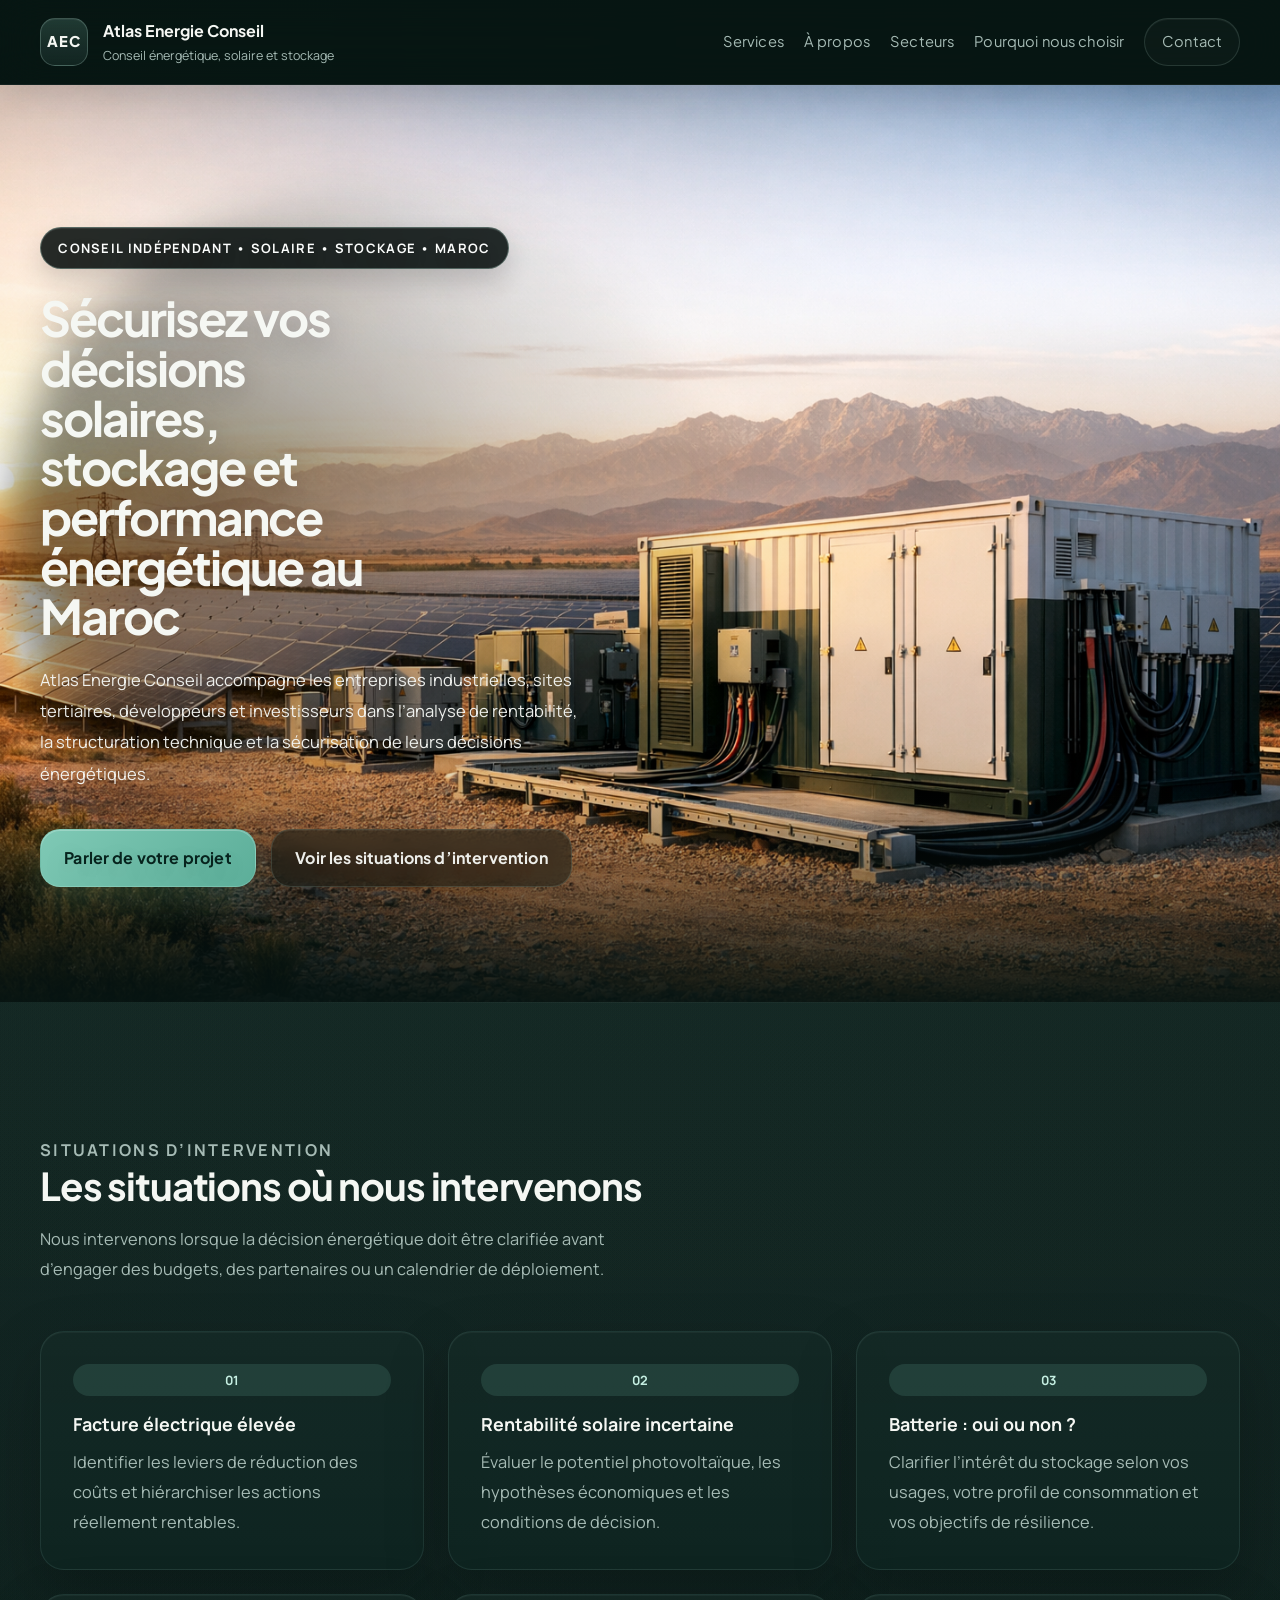
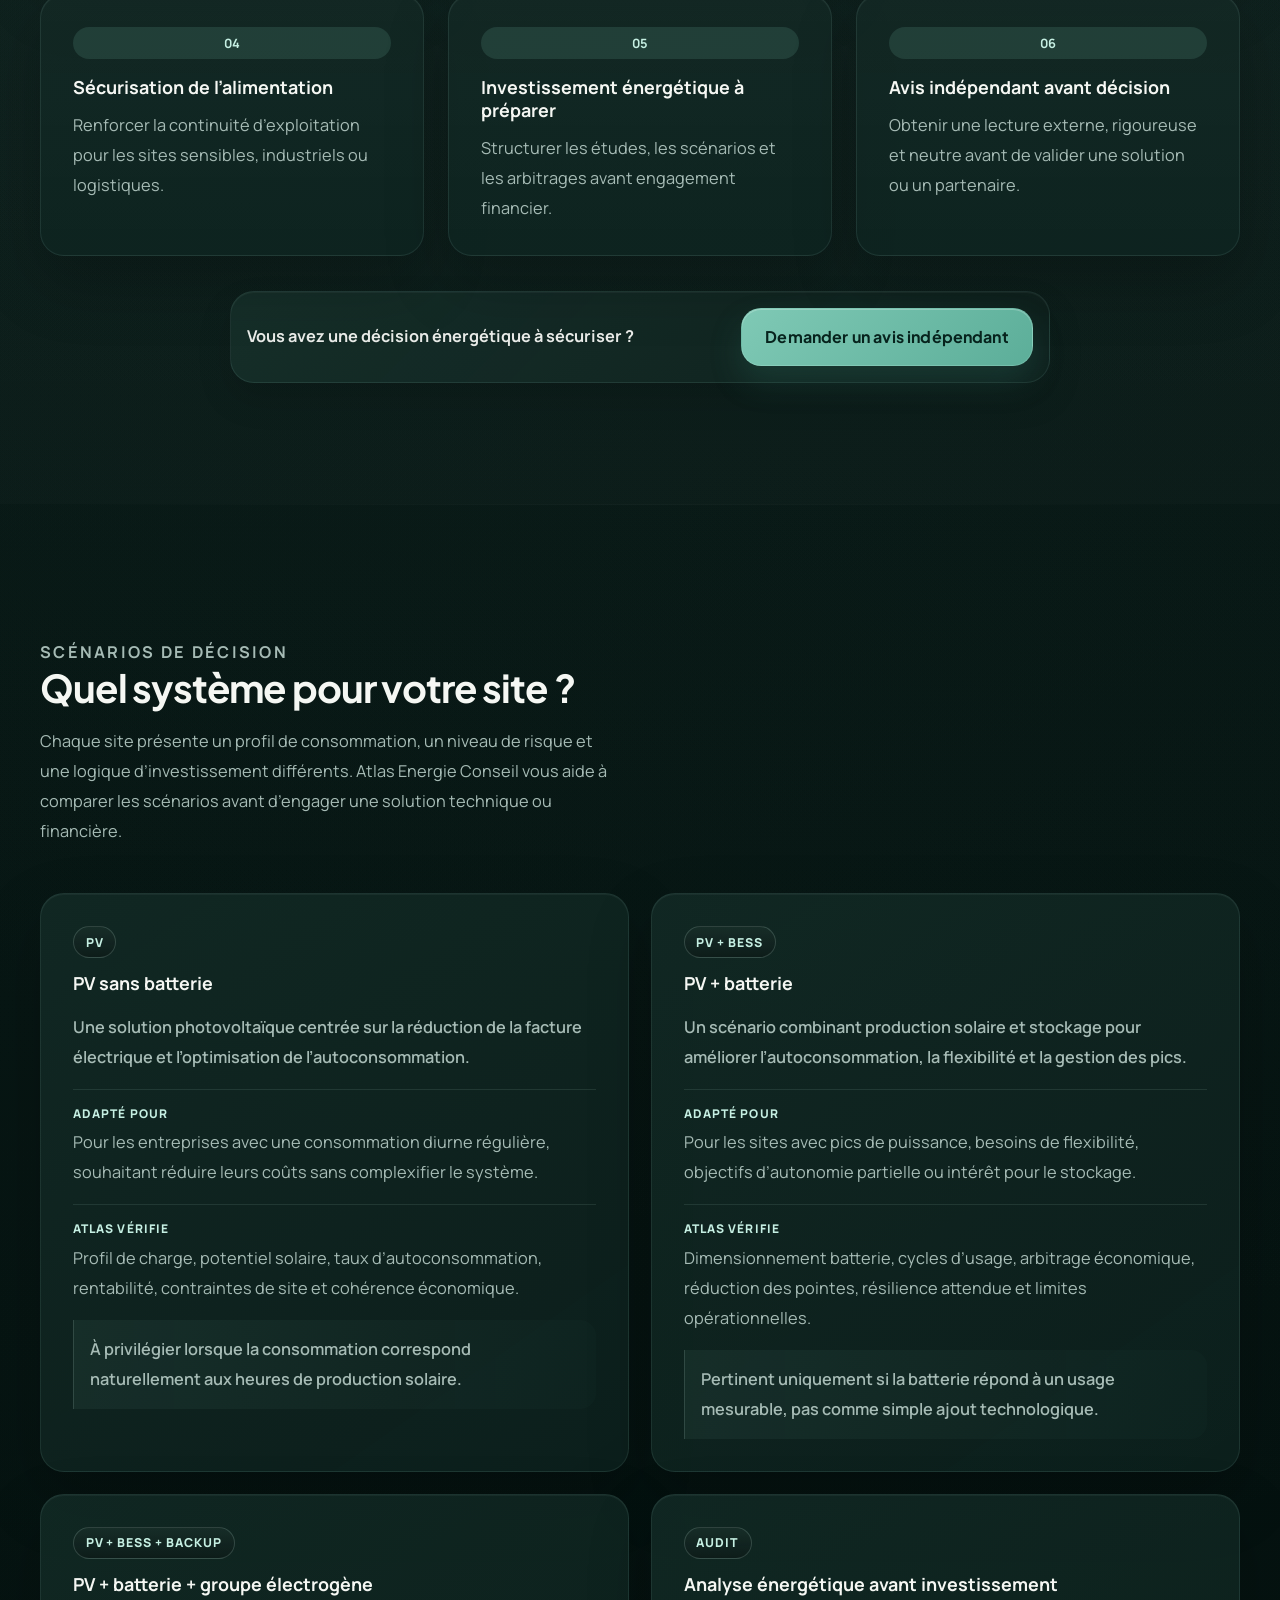
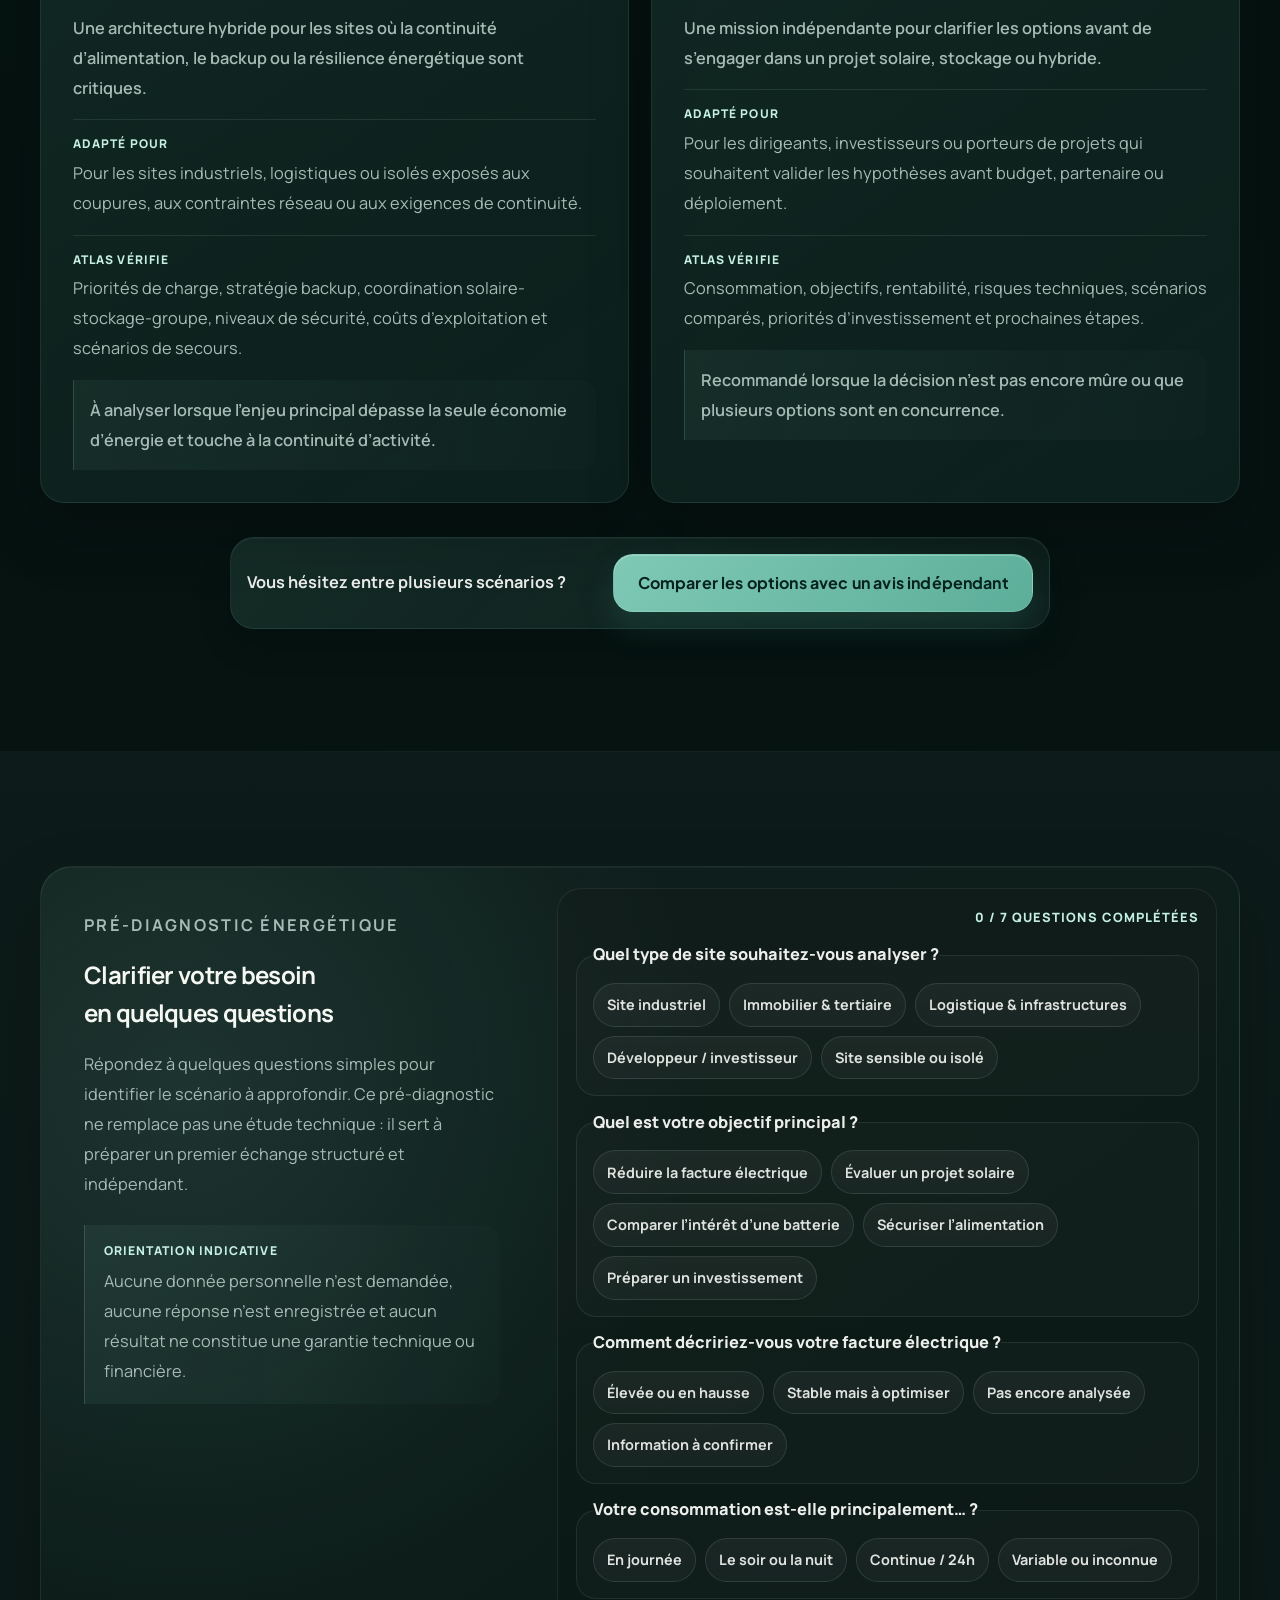
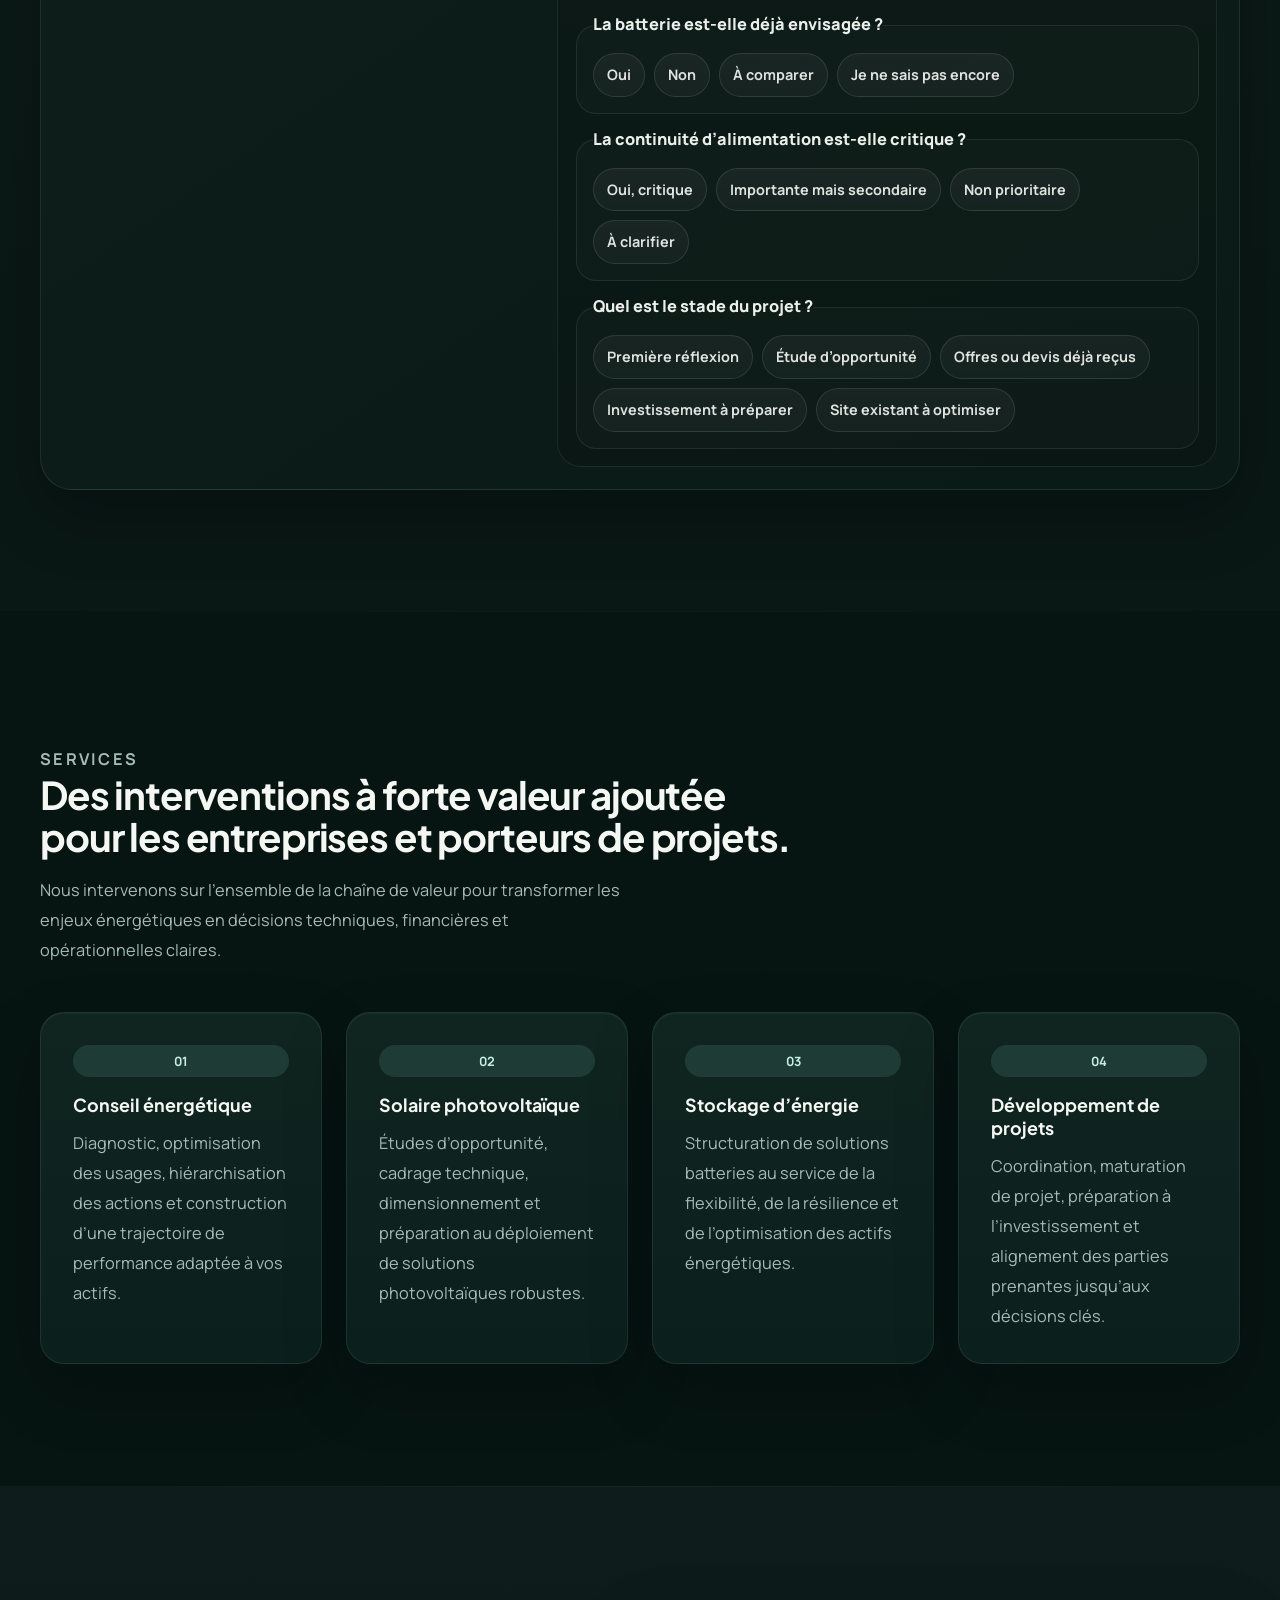
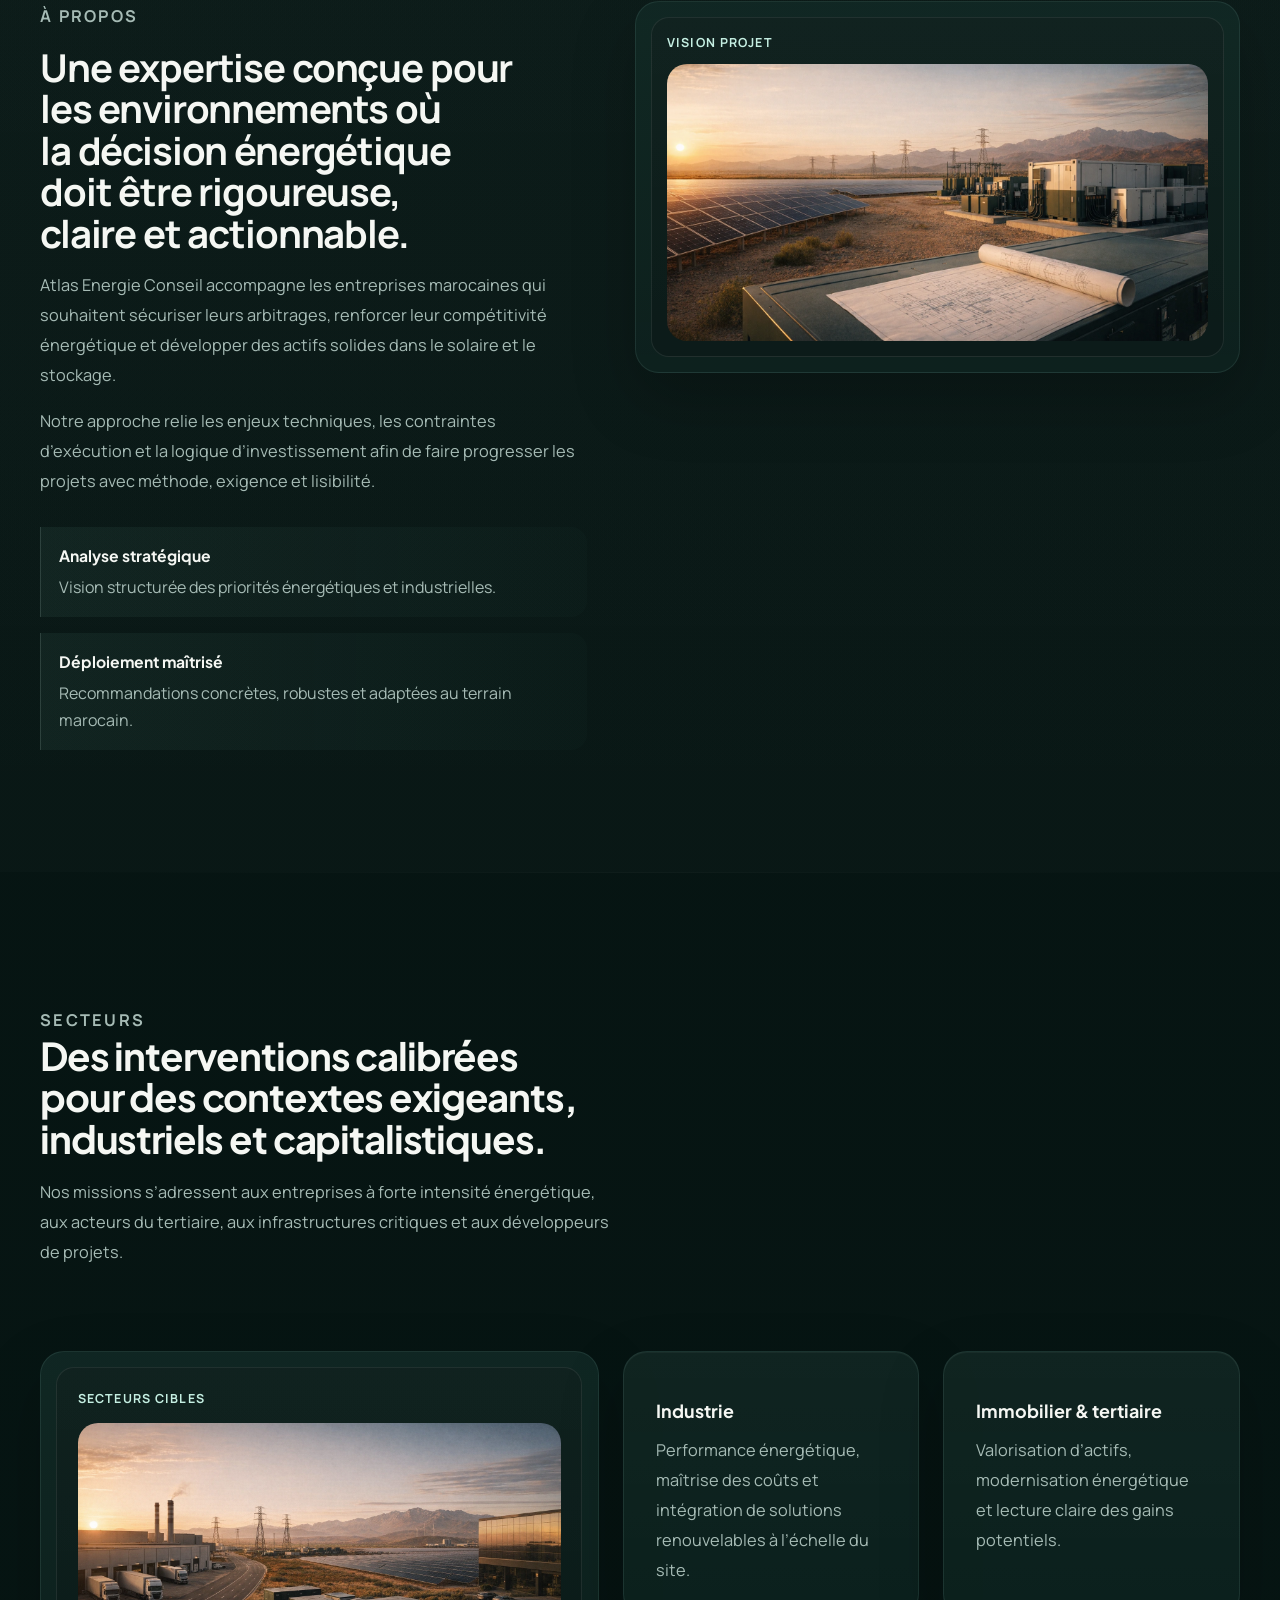
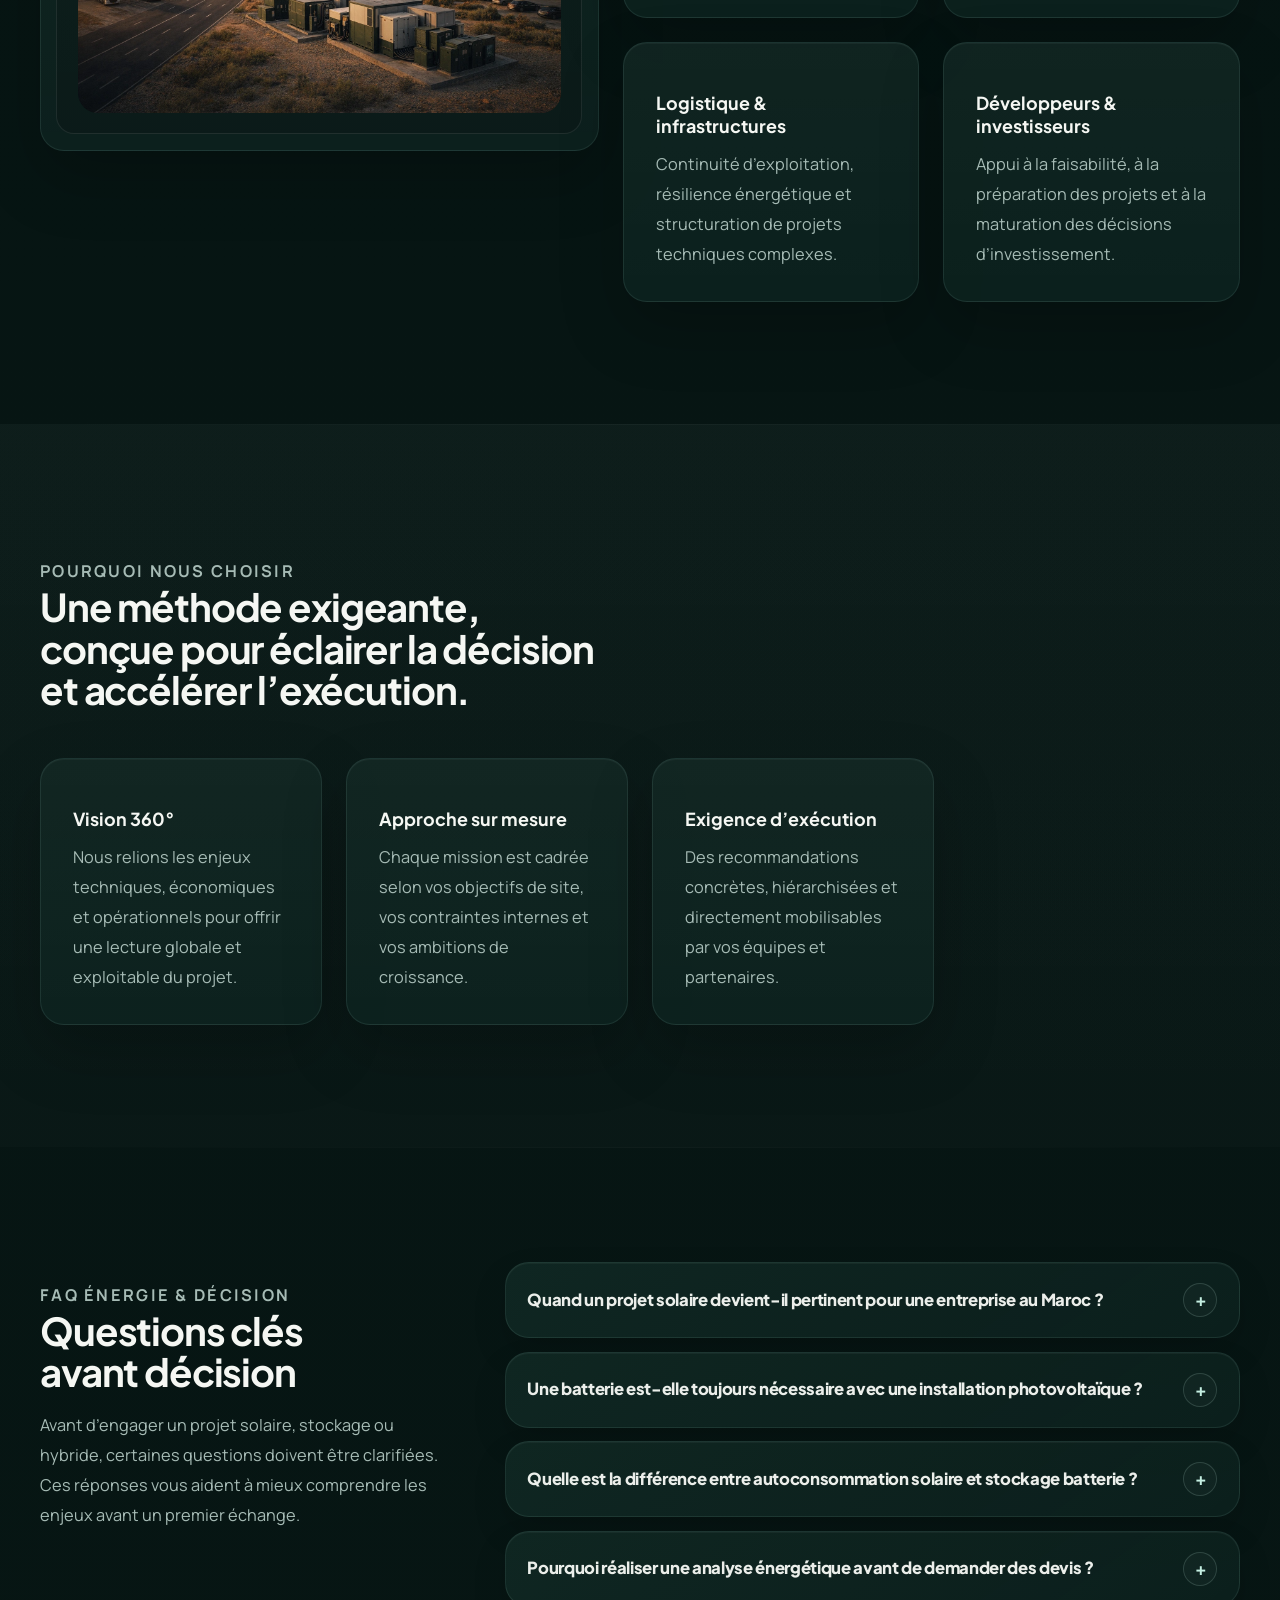
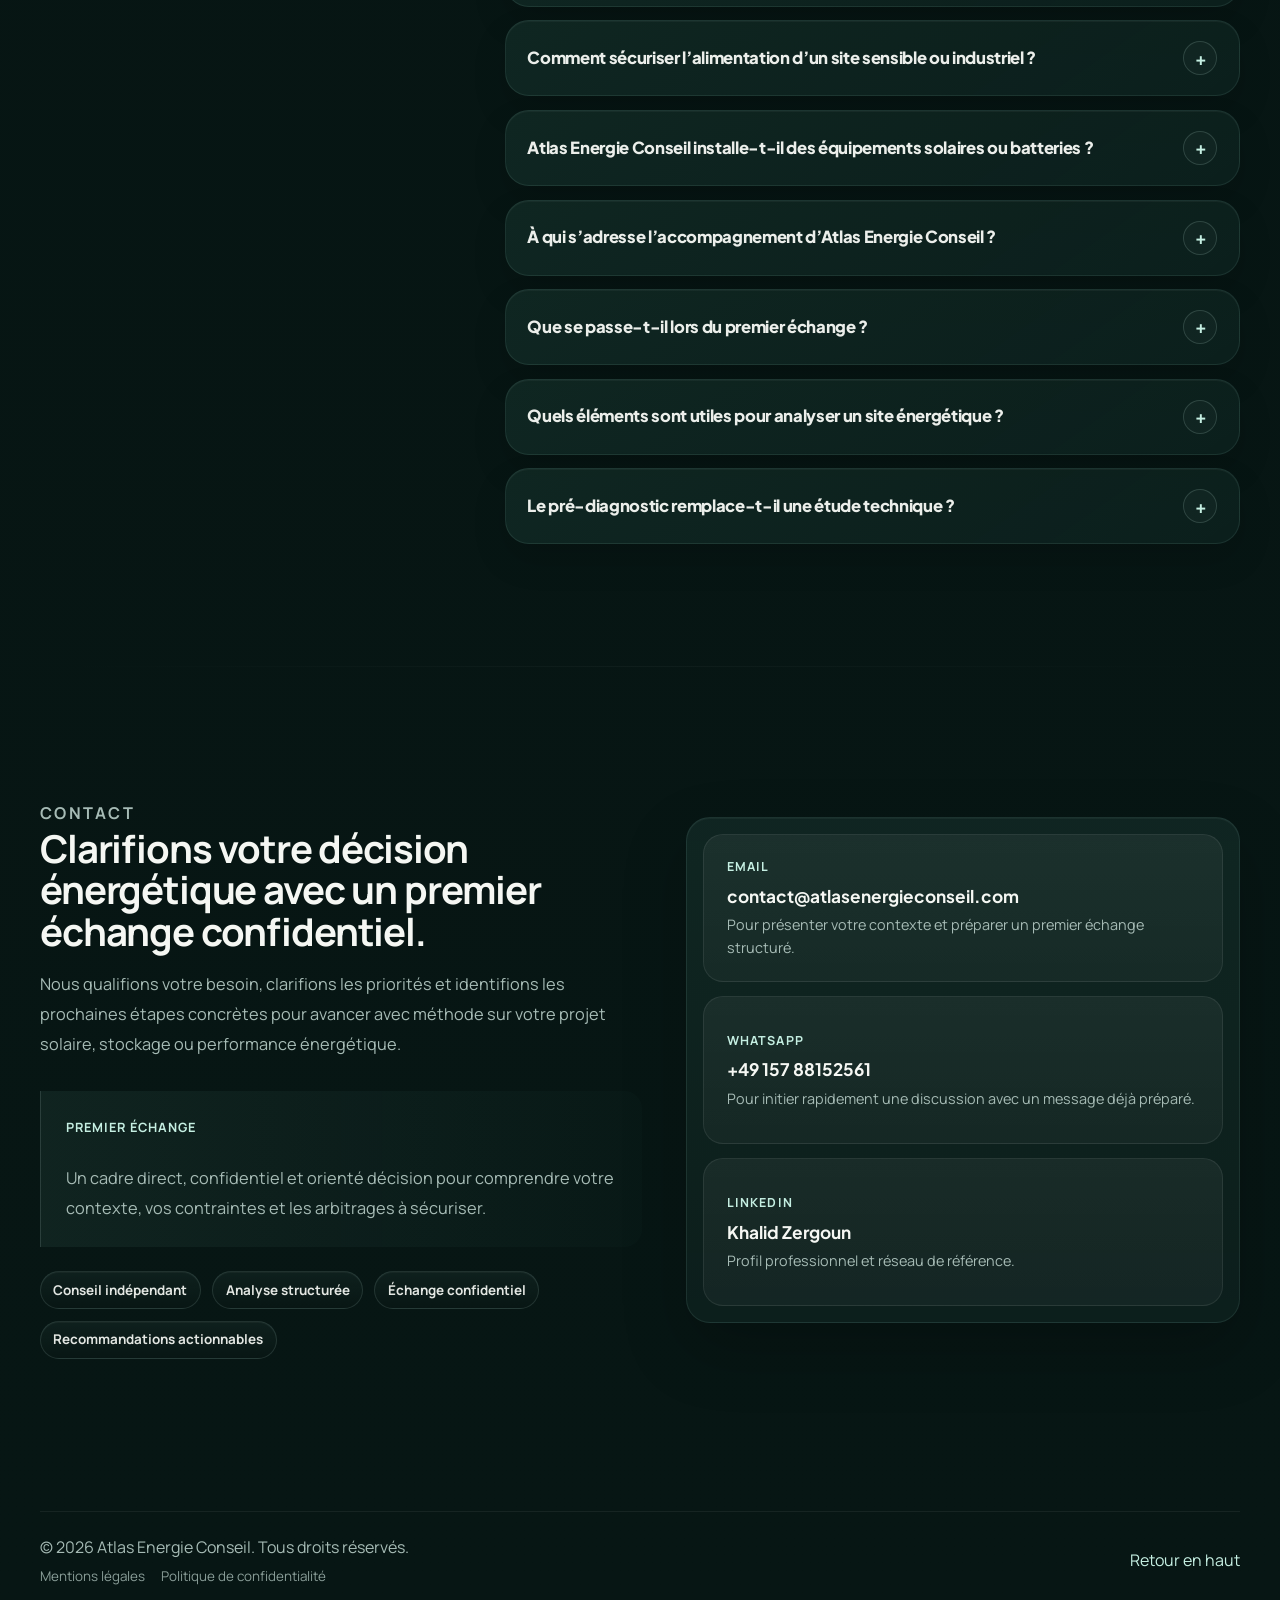
==== commit a6447f09: "Add FAQ and SEO content v1.6.0" ====
--- a/index.html
+++ b/index.html
@@ -23,15 +23,128 @@
   <meta name="twitter:title" content="Atlas Energie Conseil | Conseil indépendant solaire et stockage au Maroc">
   <meta name="twitter:description" content="Conseil énergétique indépendant pour entreprises, développeurs et investisseurs au Maroc : solaire, stockage, rentabilité et décisions structurées.">
   <meta name="twitter:image" content="https://atlasenergieconseil.com/assets/images/hero-poster.webp">
+  <meta name="twitter:image:alt" content="Centrale solaire et stockage d'énergie au Maroc">
   <link rel="icon" href="assets/favicon.svg" type="image/svg+xml">
   <link rel="preload" as="image" href="assets/images/hero-poster.webp" fetchpriority="high">
   <link rel="preconnect" href="https://fonts.googleapis.com">
   <link rel="preconnect" href="https://fonts.gstatic.com" crossorigin>
+  <script async src="https://www.googletagmanager.com/gtag/js?id=G-CKMCHRD1Q8"></script>
+  <script>
+    window.dataLayer = window.dataLayer || [];
+    function gtag(){dataLayer.push(arguments);}
+    gtag("js", new Date());
+    gtag("config", "G-CKMCHRD1Q8");
+  </script>
+  <script type="application/ld+json">
+    {
+      "@context": "https://schema.org",
+      "@type": "ProfessionalService",
+      "name": "Atlas Energie Conseil",
+      "url": "https://atlasenergieconseil.com/",
+      "email": "contact@atlasenergieconseil.com",
+      "description": "Conseil indépendant en énergie solaire, stockage, performance énergétique et structuration de projets au Maroc.",
+      "areaServed": {
+        "@type": "Country",
+        "name": "Morocco"
+      },
+      "sameAs": [
+        "https://www.linkedin.com/in/khalid-zergoun-a361421a6/"
+      ]
+    }
+  </script>
+  <script type="application/ld+json">
+    {
+      "@context": "https://schema.org",
+      "@type": "FAQPage",
+      "mainEntity": [
+        {
+          "@type": "Question",
+          "name": "Quand un projet solaire devient-il pertinent pour une entreprise au Maroc ?",
+          "acceptedAnswer": {
+            "@type": "Answer",
+            "text": "Un projet solaire devient pertinent lorsque le profil de consommation, les coûts électriques, les surfaces disponibles et les contraintes du site permettent d’envisager une autoconsommation cohérente. L’analyse doit vérifier la rentabilité, mais aussi les limites techniques et opérationnelles."
+          }
+        },
+        {
+          "@type": "Question",
+          "name": "Une batterie est-elle toujours nécessaire avec une installation photovoltaïque ?",
+          "acceptedAnswer": {
+            "@type": "Answer",
+            "text": "Non. Une batterie n’est pertinente que si elle répond à un usage clair : décaler l’énergie, réduire certains pics, améliorer la flexibilité ou renforcer la résilience. Elle doit être dimensionnée selon les besoins réels du site, pas ajoutée automatiquement."
+          }
+        },
+        {
+          "@type": "Question",
+          "name": "Quelle est la différence entre autoconsommation solaire et stockage batterie ?",
+          "acceptedAnswer": {
+            "@type": "Answer",
+            "text": "L’autoconsommation consiste à utiliser directement l’électricité solaire produite sur site. Le stockage permet de conserver une partie de cette énergie pour un autre moment ou un usage spécifique. Les deux logiques peuvent être complémentaires, mais elles ne répondent pas au même besoin."
+          }
+        },
+        {
+          "@type": "Question",
+          "name": "Pourquoi réaliser une analyse énergétique avant de demander des devis ?",
+          "acceptedAnswer": {
+            "@type": "Answer",
+            "text": "Une analyse indépendante permet de clarifier les objectifs, comparer les scénarios et éviter de baser la décision uniquement sur une offre commerciale. Elle aide à cadrer le projet avant d’engager des budgets, des partenaires ou un calendrier de déploiement."
+          }
+        },
+        {
+          "@type": "Question",
+          "name": "Comment sécuriser l’alimentation d’un site sensible ou industriel ?",
+          "acceptedAnswer": {
+            "@type": "Answer",
+            "text": "La sécurisation dépend des charges prioritaires, de la sensibilité aux coupures, du réseau, du rôle éventuel d’une batterie et d’un groupe électrogène. Une approche structurée permet de comparer les scénarios de backup et de résilience avant décision."
+          }
+        },
+        {
+          "@type": "Question",
+          "name": "Atlas Energie Conseil installe-t-il des équipements solaires ou batteries ?",
+          "acceptedAnswer": {
+            "@type": "Answer",
+            "text": "Atlas Energie Conseil intervient comme conseil indépendant. L’objectif est d’analyser, comparer, structurer et sécuriser les décisions énergétiques. L’accompagnement ne repose pas sur la vente ou la fourniture d’équipements."
+          }
+        },
+        {
+          "@type": "Question",
+          "name": "À qui s’adresse l’accompagnement d’Atlas Energie Conseil ?",
+          "acceptedAnswer": {
+            "@type": "Answer",
+            "text": "L’accompagnement s’adresse aux entreprises industrielles, sites tertiaires, acteurs logistiques, infrastructures, développeurs, investisseurs et porteurs de projets qui souhaitent clarifier une décision solaire, stockage ou performance énergétique au Maroc."
+          }
+        },
+        {
+          "@type": "Question",
+          "name": "Que se passe-t-il lors du premier échange ?",
+          "acceptedAnswer": {
+            "@type": "Answer",
+            "text": "Le premier échange sert à comprendre le contexte du site, les objectifs, les contraintes, le niveau de maturité du projet et les décisions à sécuriser. Il permet d’identifier les prochaines étapes utiles sans engager immédiatement une étude complète."
+          }
+        },
+        {
+          "@type": "Question",
+          "name": "Quels éléments sont utiles pour analyser un site énergétique ?",
+          "acceptedAnswer": {
+            "@type": "Answer",
+            "text": "Les éléments utiles peuvent inclure les factures électriques, profils de consommation, contraintes de site, surfaces disponibles, objectifs de continuité, offres déjà reçues et priorités d’investissement. Les informations disponibles orientent le niveau d’analyse nécessaire."
+          }
+        },
+        {
+          "@type": "Question",
+          "name": "Le pré-diagnostic remplace-t-il une étude technique ?",
+          "acceptedAnswer": {
+            "@type": "Answer",
+            "text": "Non. Le pré-diagnostic donne une première orientation indicative. Il ne remplace pas une étude technique, économique ou financière complète. Il sert à préparer un échange plus structuré et à identifier le scénario à approfondir."
+          }
+        }
+      ]
+    }
+  </script>
   <link
     href="https://fonts.googleapis.com/css2?family=Manrope:wght@400;500;600;700;800&family=Plus+Jakarta+Sans:wght@500;600;700;800&display=swap"
     rel="stylesheet"
   >
-  <link rel="stylesheet" href="style.css?v=1.4.0">
+  <link rel="stylesheet" href="style.css?v=1.6.0">
 </head>
 <body>
   <div class="site-shell">
@@ -109,7 +222,7 @@
               Atlas Energie Conseil accompagne les entreprises industrielles, sites tertiaires, développeurs et investisseurs dans l’analyse de rentabilité, la structuration technique et la sécurisation de leurs décisions énergétiques.
             </p>
             <div class="hero-actions">
-              <a class="button button-primary" href="#contact">Parler de votre projet</a>
+              <a class="button button-primary" href="#contact" data-analytics-event="hero_cta_click">Parler de votre projet</a>
               <a class="button button-secondary" href="#situations">Voir les situations d’intervention</a>
             </div>
           </div>
@@ -162,7 +275,7 @@
 
           <div class="section-cta">
             <p>Vous avez une décision énergétique à sécuriser ?</p>
-            <a class="button button-primary" href="#contact">Demander un avis indépendant</a>
+            <a class="button button-primary" href="#contact" data-analytics-event="independent_advice_cta_click">Demander un avis indépendant</a>
           </div>
         </div>
       </section>
@@ -250,7 +363,7 @@
 
           <div class="section-cta">
             <p>Vous hésitez entre plusieurs scénarios ?</p>
-            <a class="button button-primary" href="#contact">Comparer les options avec un avis indépendant</a>
+            <a class="button button-primary" href="#contact" data-analytics-event="compare_options_cta_click">Comparer les options avec un avis indépendant</a>
           </div>
         </div>
       </section>
@@ -360,7 +473,7 @@
                   Un échange permet de vérifier les hypothèses et de cadrer les prochaines étapes.
                 </p>
                 <div class="diagnostic-result-actions">
-                  <a class="button button-primary" href="#contact">Discuter de cette orientation</a>
+                  <a class="button button-primary" href="#contact" data-analytics-event="pre_diagnostic_cta_click">Discuter de cette orientation</a>
                   <button class="button button-secondary" type="button" data-diagnostic-reset>Recommencer le pré-diagnostic</button>
                 </div>
               </div>
@@ -530,6 +643,62 @@
         </div>
       </section>
 
+      <section class="section faq-section" id="faq" aria-labelledby="faq-title">
+        <div class="container faq-layout">
+          <div class="section-heading faq-heading">
+            <p class="eyebrow">FAQ énergie & décision</p>
+            <h2 id="faq-title">Questions clés avant décision</h2>
+            <p>
+              Avant d’engager un projet solaire, stockage ou hybride, certaines questions doivent être clarifiées.
+              Ces réponses vous aident à mieux comprendre les enjeux avant un premier échange.
+            </p>
+          </div>
+
+          <div class="faq-list" aria-label="Questions fréquentes sur le conseil énergétique, le solaire et le stockage">
+            <details class="faq-item">
+              <summary>Quand un projet solaire devient-il pertinent pour une entreprise au Maroc ?</summary>
+              <p>Un projet solaire devient pertinent lorsque le profil de consommation, les coûts électriques, les surfaces disponibles et les contraintes du site permettent d’envisager une autoconsommation cohérente. L’analyse doit vérifier la rentabilité, mais aussi les limites techniques et opérationnelles.</p>
+            </details>
+            <details class="faq-item">
+              <summary>Une batterie est-elle toujours nécessaire avec une installation photovoltaïque ?</summary>
+              <p>Non. Une batterie n’est pertinente que si elle répond à un usage clair : décaler l’énergie, réduire certains pics, améliorer la flexibilité ou renforcer la résilience. Elle doit être dimensionnée selon les besoins réels du site, pas ajoutée automatiquement.</p>
+            </details>
+            <details class="faq-item">
+              <summary>Quelle est la différence entre autoconsommation solaire et stockage batterie ?</summary>
+              <p>L’autoconsommation consiste à utiliser directement l’électricité solaire produite sur site. Le stockage permet de conserver une partie de cette énergie pour un autre moment ou un usage spécifique. Les deux logiques peuvent être complémentaires, mais elles ne répondent pas au même besoin.</p>
+            </details>
+            <details class="faq-item">
+              <summary>Pourquoi réaliser une analyse énergétique avant de demander des devis ?</summary>
+              <p>Une analyse indépendante permet de clarifier les objectifs, comparer les scénarios et éviter de baser la décision uniquement sur une offre commerciale. Elle aide à cadrer le projet avant d’engager des budgets, des partenaires ou un calendrier de déploiement.</p>
+            </details>
+            <details class="faq-item">
+              <summary>Comment sécuriser l’alimentation d’un site sensible ou industriel ?</summary>
+              <p>La sécurisation dépend des charges prioritaires, de la sensibilité aux coupures, du réseau, du rôle éventuel d’une batterie et d’un groupe électrogène. Une approche structurée permet de comparer les scénarios de backup et de résilience avant décision.</p>
+            </details>
+            <details class="faq-item">
+              <summary>Atlas Energie Conseil installe-t-il des équipements solaires ou batteries ?</summary>
+              <p>Atlas Energie Conseil intervient comme conseil indépendant. L’objectif est d’analyser, comparer, structurer et sécuriser les décisions énergétiques. L’accompagnement ne repose pas sur la vente ou la fourniture d’équipements.</p>
+            </details>
+            <details class="faq-item">
+              <summary>À qui s’adresse l’accompagnement d’Atlas Energie Conseil ?</summary>
+              <p>L’accompagnement s’adresse aux entreprises industrielles, sites tertiaires, acteurs logistiques, infrastructures, développeurs, investisseurs et porteurs de projets qui souhaitent clarifier une décision solaire, stockage ou performance énergétique au Maroc.</p>
+            </details>
+            <details class="faq-item">
+              <summary>Que se passe-t-il lors du premier échange ?</summary>
+              <p>Le premier échange sert à comprendre le contexte du site, les objectifs, les contraintes, le niveau de maturité du projet et les décisions à sécuriser. Il permet d’identifier les prochaines étapes utiles sans engager immédiatement une étude complète.</p>
+            </details>
+            <details class="faq-item">
+              <summary>Quels éléments sont utiles pour analyser un site énergétique ?</summary>
+              <p>Les éléments utiles peuvent inclure les factures électriques, profils de consommation, contraintes de site, surfaces disponibles, objectifs de continuité, offres déjà reçues et priorités d’investissement. Les informations disponibles orientent le niveau d’analyse nécessaire.</p>
+            </details>
+            <details class="faq-item">
+              <summary>Le pré-diagnostic remplace-t-il une étude technique ?</summary>
+              <p>Non. Le pré-diagnostic donne une première orientation indicative. Il ne remplace pas une étude technique, économique ou financière complète. Il sert à préparer un échange plus structuré et à identifier le scénario à approfondir.</p>
+            </details>
+          </div>
+        </div>
+      </section>
+
       <section class="section contact-section" id="contact" aria-labelledby="contact-title">
         <div class="container contact-grid">
           <div class="contact-copy">
@@ -553,17 +722,17 @@
 
           <div class="contact-stack">
             <div class="contact-card">
-              <a href="mailto:contact@atlasenergieconseil.com?subject=Demande%20de%20premier%20%C3%A9change%20-%20Atlas%20Energie%20Conseil&body=Bonjour%2C%20je%20souhaite%20%C3%A9changer%20au%20sujet%20d%E2%80%99un%20projet%20%C3%A9nerg%C3%A9tique%20au%20Maroc.%0D%0A%0D%0AMerci%20de%20me%20recontacter." class="contact-item">
+              <a href="mailto:contact@atlasenergieconseil.com?subject=Demande%20de%20premier%20%C3%A9change%20-%20Atlas%20Energie%20Conseil&body=Bonjour%2C%20je%20souhaite%20%C3%A9changer%20au%20sujet%20d%E2%80%99un%20projet%20%C3%A9nerg%C3%A9tique%20au%20Maroc.%0D%0A%0D%0AMerci%20de%20me%20recontacter." class="contact-item" data-analytics-event="contact_email_click">
                 <span class="contact-item-kicker">Email</span>
                 <strong>contact@atlasenergieconseil.com</strong>
                 <small>Pour présenter votre contexte et préparer un premier échange structuré.</small>
               </a>
-              <a href="https://wa.me/4915788152561?text=Bonjour%2C%20je%20souhaite%20%C3%A9changer%20au%20sujet%20d%E2%80%99un%20projet%20%C3%A9nerg%C3%A9tique%20%2F%20solaire%20%2F%20stockage%20au%20Maroc." target="_blank" rel="noopener noreferrer" class="contact-item">
+              <a href="https://wa.me/4915788152561?text=Bonjour%2C%20je%20souhaite%20%C3%A9changer%20au%20sujet%20d%E2%80%99un%20projet%20%C3%A9nerg%C3%A9tique%20%2F%20solaire%20%2F%20stockage%20au%20Maroc." target="_blank" rel="noopener noreferrer" class="contact-item" data-analytics-event="contact_whatsapp_click">
                 <span class="contact-item-kicker">WhatsApp</span>
                 <strong>+49 157 88152561</strong>
                 <small>Pour initier rapidement une discussion avec un message déjà préparé.</small>
               </a>
-              <a href="https://www.linkedin.com/in/khalid-zergoun-a361421a6/" target="_blank" rel="noopener noreferrer" class="contact-item">
+              <a href="https://www.linkedin.com/in/khalid-zergoun-a361421a6/" target="_blank" rel="noopener noreferrer" class="contact-item" data-analytics-event="contact_linkedin_click">
                 <span class="contact-item-kicker">LinkedIn</span>
                 <strong>Khalid Zergoun</strong>
                 <small>Profil professionnel et réseau de référence.</small>
@@ -608,6 +777,6 @@
     </div>
   </div>
 
-  <script src="script.js?v=1.4.0"></script>
+  <script src="script.js?v=1.4.1"></script>
 </body>
 </html>
--- a/style.css
+++ b/style.css
@@ -113,6 +113,7 @@
 .about-grid,
 .contact-grid,
 .diagnostic-panel,
+.faq-layout,
 .sectors-layout,
 .sectors-showcase,
 .services-grid,
@@ -150,6 +151,9 @@
 .diagnostic-options,
 .diagnostic-result,
 .diagnostic-result-actions,
+.faq-heading,
+.faq-list,
+.faq-item,
 .info-card,
 .sector-card,
 .reason-card,
@@ -180,6 +184,7 @@
 .system-chip,
 .system-detail,
 .diagnostic-panel,
+.faq-layout,
 .diagnostic-copy,
 .diagnostic-workspace,
 .diagnostic-form,
@@ -187,6 +192,9 @@
 .diagnostic-options,
 .diagnostic-result,
 .diagnostic-result-actions,
+.faq-heading,
+.faq-list,
+.faq-item,
 .info-card,
 .sector-card,
 .reason-card,
@@ -539,6 +547,7 @@
 .diagnostic-question legend,
 .diagnostic-options button,
 .diagnostic-result p,
+.faq-item p,
 .situation-card p,
 .system-card p,
 .info-card p,
@@ -667,6 +676,7 @@
 .info-card,
 .sector-card,
 .reason-card,
+.faq-item,
 .contact-card,
 .visual-panel {
   border: 1px solid var(--surface-border);
@@ -988,6 +998,114 @@
   margin-top: 0.35rem;
 }
 
+.faq-layout {
+  display: grid;
+  grid-template-columns: minmax(0, 0.72fr) minmax(0, 1.28fr);
+  gap: clamp(2rem, 4vw, 4.4rem);
+  align-items: start;
+}
+
+.faq-heading {
+  margin-bottom: 0;
+}
+
+.faq-list {
+  display: grid;
+  gap: 0.85rem;
+}
+
+.faq-item {
+  border: 1px solid var(--surface-border);
+  border-radius: var(--radius-md);
+  background:
+    linear-gradient(145deg, rgba(127, 201, 181, 0.055), rgba(255, 255, 255, 0.012)),
+    rgba(10, 31, 28, 0.78);
+  box-shadow:
+    inset 0 1px 0 rgba(255, 255, 255, 0.04),
+    var(--shadow-soft);
+  overflow: hidden;
+  transition:
+    border-color var(--transition),
+    background var(--transition),
+    box-shadow var(--transition),
+    transform var(--transition);
+}
+
+.faq-item:hover,
+.faq-item:focus-within,
+.faq-item[open] {
+  border-color: rgba(197, 239, 226, 0.2);
+  background:
+    linear-gradient(145deg, rgba(127, 201, 181, 0.08), rgba(255, 255, 255, 0.016)),
+    rgba(11, 36, 32, 0.9);
+  box-shadow:
+    inset 0 1px 0 rgba(255, 255, 255, 0.05),
+    var(--shadow-panel);
+}
+
+.faq-item:hover {
+  transform: translateY(-1px);
+}
+
+.faq-item summary {
+  position: relative;
+  display: flex;
+  align-items: center;
+  justify-content: space-between;
+  gap: 1rem;
+  min-height: 72px;
+  padding: 1.25rem 1.35rem;
+  color: rgba(245, 247, 243, 0.96);
+  font-family: "Plus Jakarta Sans", sans-serif;
+  font-size: clamp(1rem, 1.3vw, 1.12rem);
+  font-weight: 800;
+  line-height: 1.38;
+  letter-spacing: -0.02em;
+  cursor: pointer;
+  list-style: none;
+  overflow-wrap: anywhere;
+}
+
+.faq-item summary::-webkit-details-marker {
+  display: none;
+}
+
+.faq-item summary::after {
+  content: "+";
+  display: inline-flex;
+  align-items: center;
+  justify-content: center;
+  flex: 0 0 auto;
+  width: 34px;
+  height: 34px;
+  border: 1px solid rgba(197, 239, 226, 0.16);
+  border-radius: 999px;
+  background: rgba(255, 255, 255, 0.024);
+  color: var(--accent-strong);
+  font-size: 1.1rem;
+  font-weight: 700;
+  line-height: 1;
+  transition:
+    transform var(--transition),
+    background var(--transition),
+    border-color var(--transition);
+}
+
+.faq-item[open] summary::after {
+  transform: rotate(45deg);
+  border-color: rgba(197, 239, 226, 0.26);
+  background: rgba(127, 201, 181, 0.12);
+}
+
+.faq-item p {
+  margin: 0;
+  padding: 0 1.35rem 1.35rem;
+  max-width: 70ch;
+  color: var(--muted);
+  line-height: 1.72;
+  overflow-wrap: anywhere;
+}
+
 .section-cta {
   display: flex;
   align-items: center;
@@ -1509,6 +1627,10 @@
   .button,
   .section-cta,
   .section-heading,
+  .faq-layout,
+  .faq-heading,
+  .faq-list,
+  .faq-item,
   .card-grid,
   .situations-grid,
   .systems-grid,
@@ -1710,6 +1832,7 @@
   }
 
   .about-grid,
+  .faq-layout,
   .diagnostic-panel,
   .sectors-showcase,
   .contact-grid,
@@ -1728,6 +1851,7 @@
   .section-heading h2,
   .about-copy h2,
   .diagnostic-copy h2,
+  .faq-heading h2,
   .contact-copy h2 {
     font-size: clamp(1.75rem, 7vw, 2.35rem);
     line-height: 1.12;
@@ -1736,6 +1860,7 @@
   }
 
   .card-grid,
+  .faq-list,
   .situations-grid,
   .systems-grid,
   .services-grid,
@@ -1751,6 +1876,7 @@
   .diagnostic-question legend,
   .diagnostic-options button,
   .diagnostic-result p,
+  .faq-item p,
   .situation-card p,
   .system-card p,
   .info-card p,
@@ -1766,6 +1892,7 @@
   .about-copy p,
   .diagnostic-copy p,
   .diagnostic-result p,
+  .faq-item p,
   .contact-copy p,
   .contact-note p,
   .contact-item strong,
@@ -1806,6 +1933,25 @@
 
   .diagnostic-result-actions > * {
     width: 100%;
+  }
+
+  .faq-layout {
+    grid-template-columns: 1fr;
+    gap: 1.75rem;
+  }
+
+  .faq-heading {
+    margin-bottom: 0;
+  }
+
+  .faq-item summary {
+    min-height: 64px;
+    padding: 1.1rem;
+    font-size: 1rem;
+  }
+
+  .faq-item p {
+    padding: 0 1.1rem 1.15rem;
   }
 
   .section-cta {
@@ -1881,6 +2027,7 @@
   .contact-item,
   .situation-card,
   .system-card,
+  .faq-item,
   .info-card,
   .sector-card,
   .reason-card {
@@ -1963,6 +2110,7 @@
   .section-heading h2,
   .about-copy h2,
   .diagnostic-copy h2,
+  .faq-heading h2,
   .contact-copy h2 {
     font-size: clamp(1.65rem, 6.5vw, 2.05rem);
   }
@@ -1973,6 +2121,7 @@
   .diagnostic-panel,
   .diagnostic-workspace,
   .diagnostic-result,
+  .faq-item,
   .info-card,
   .sector-card,
   .reason-card,
@@ -1997,6 +2146,7 @@
   .situation-card,
   .system-card,
   .diagnostic-question,
+  .faq-item summary,
   .info-card,
   .sector-card,
   .reason-card,
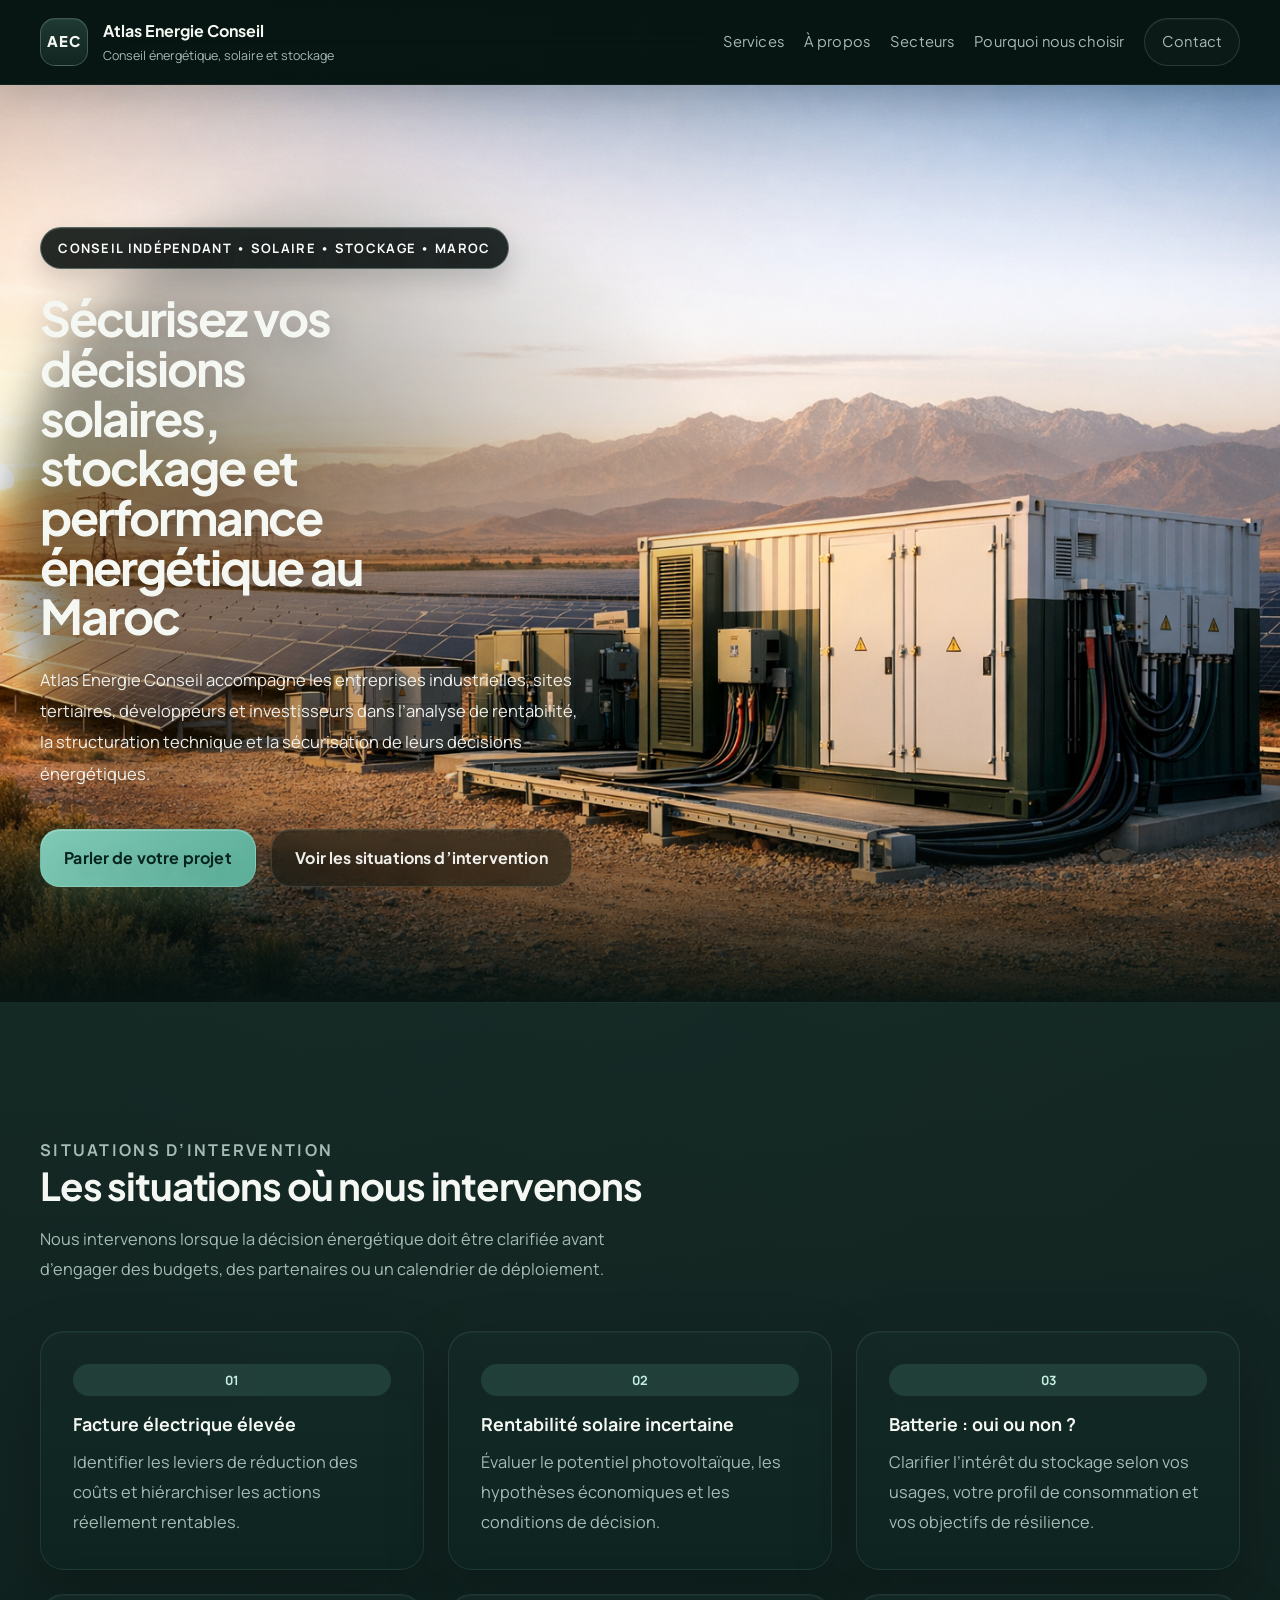
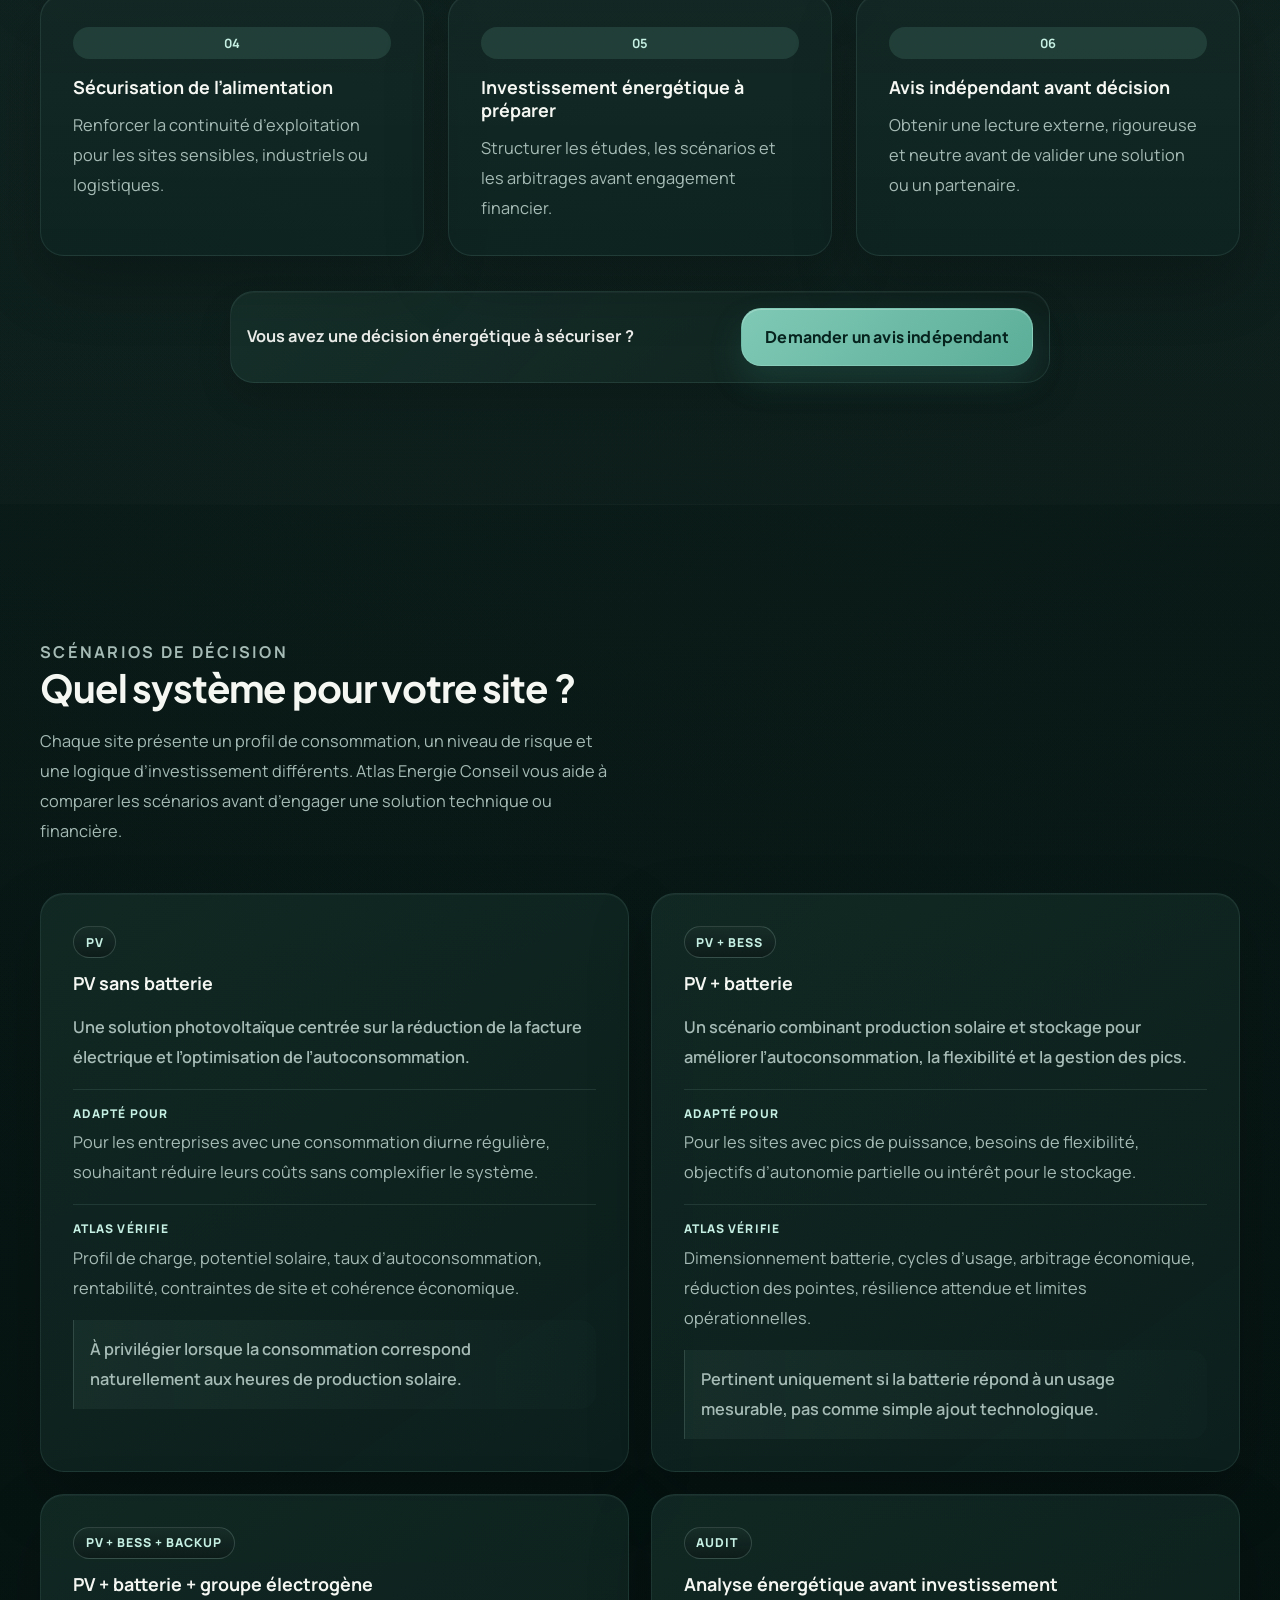
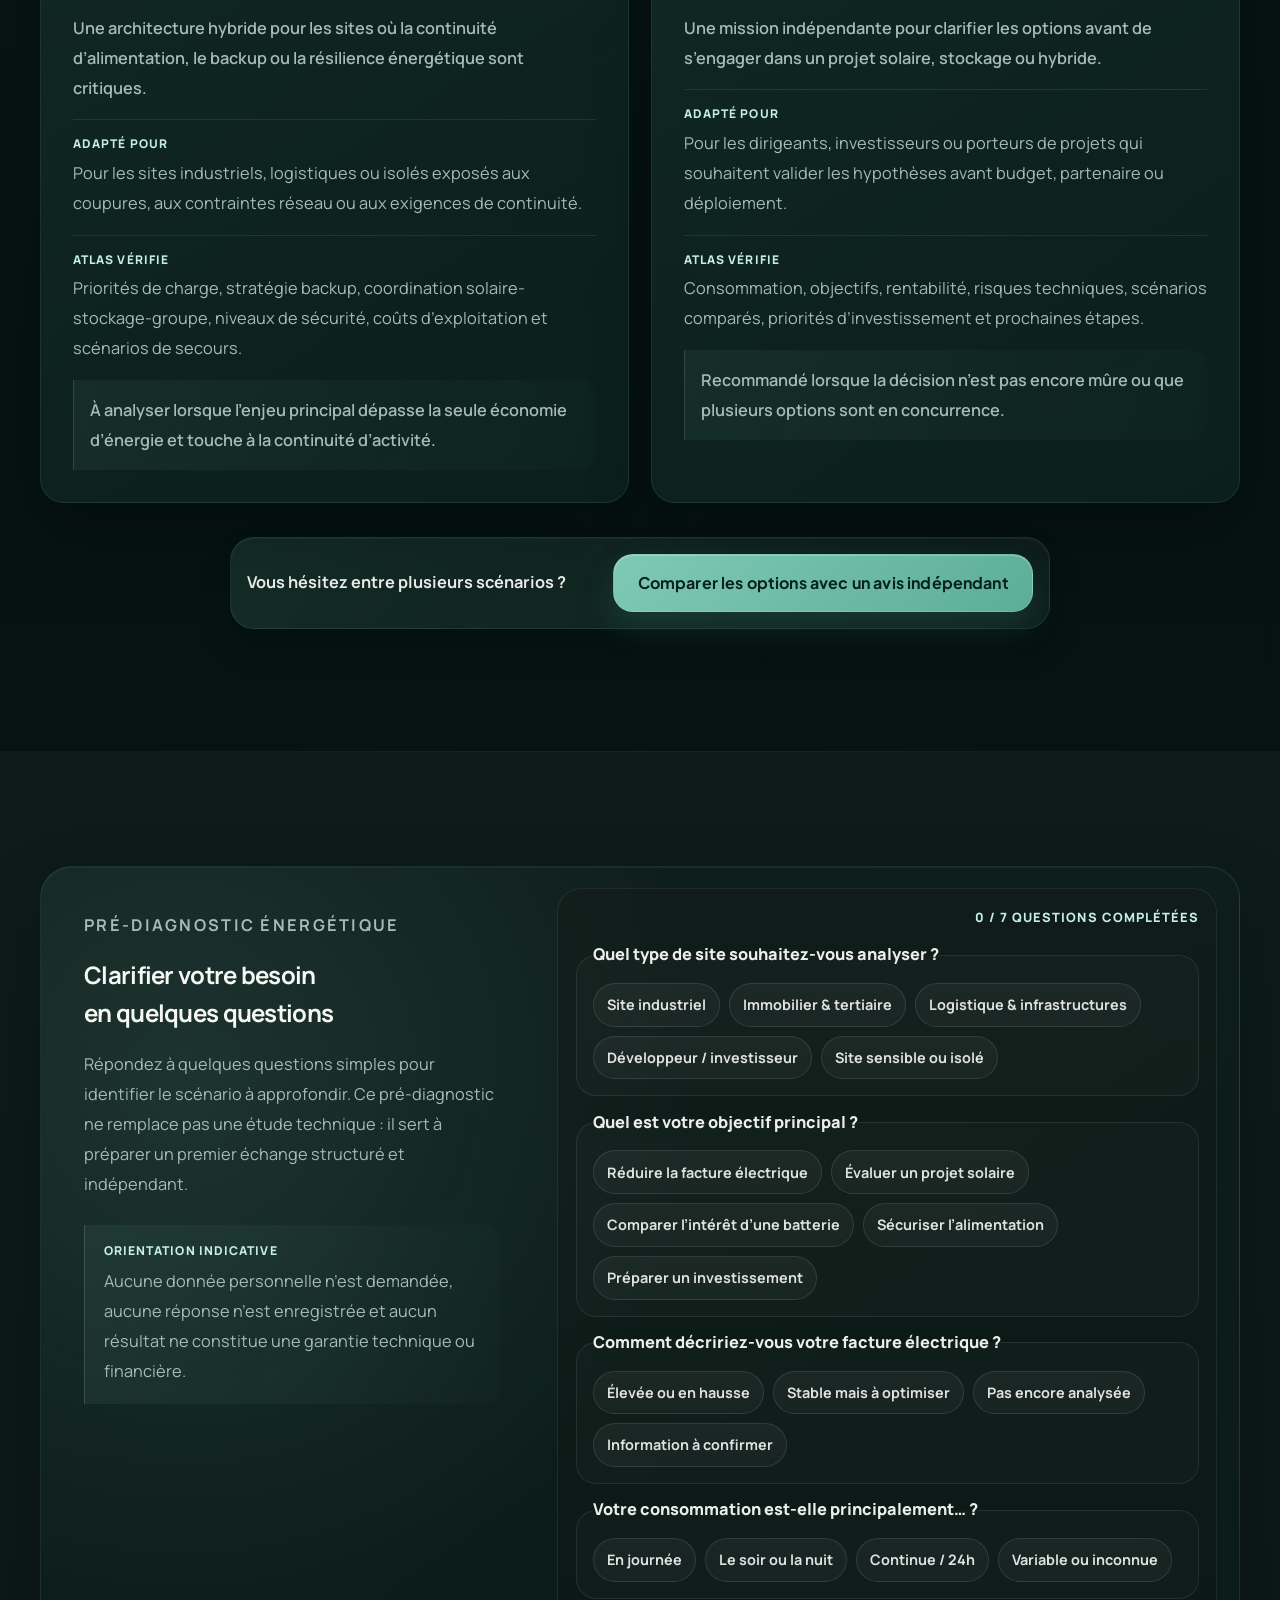
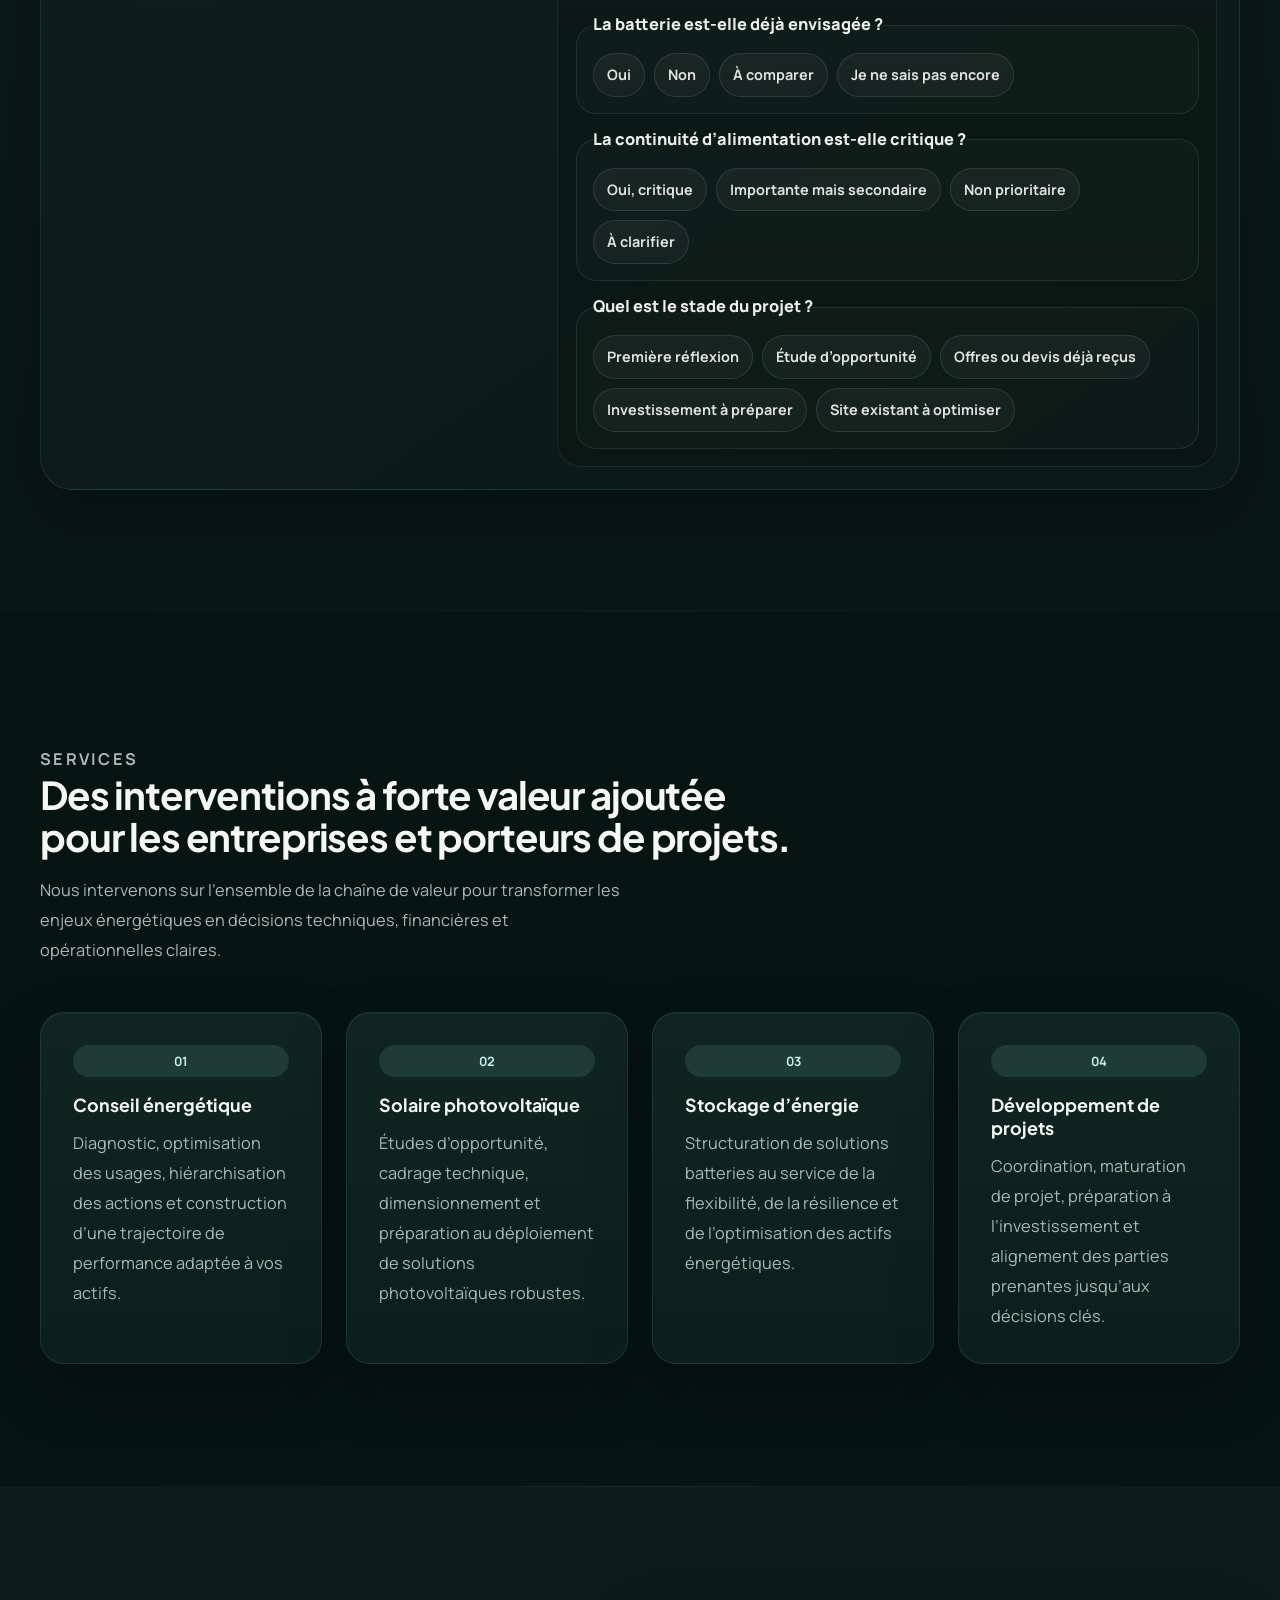
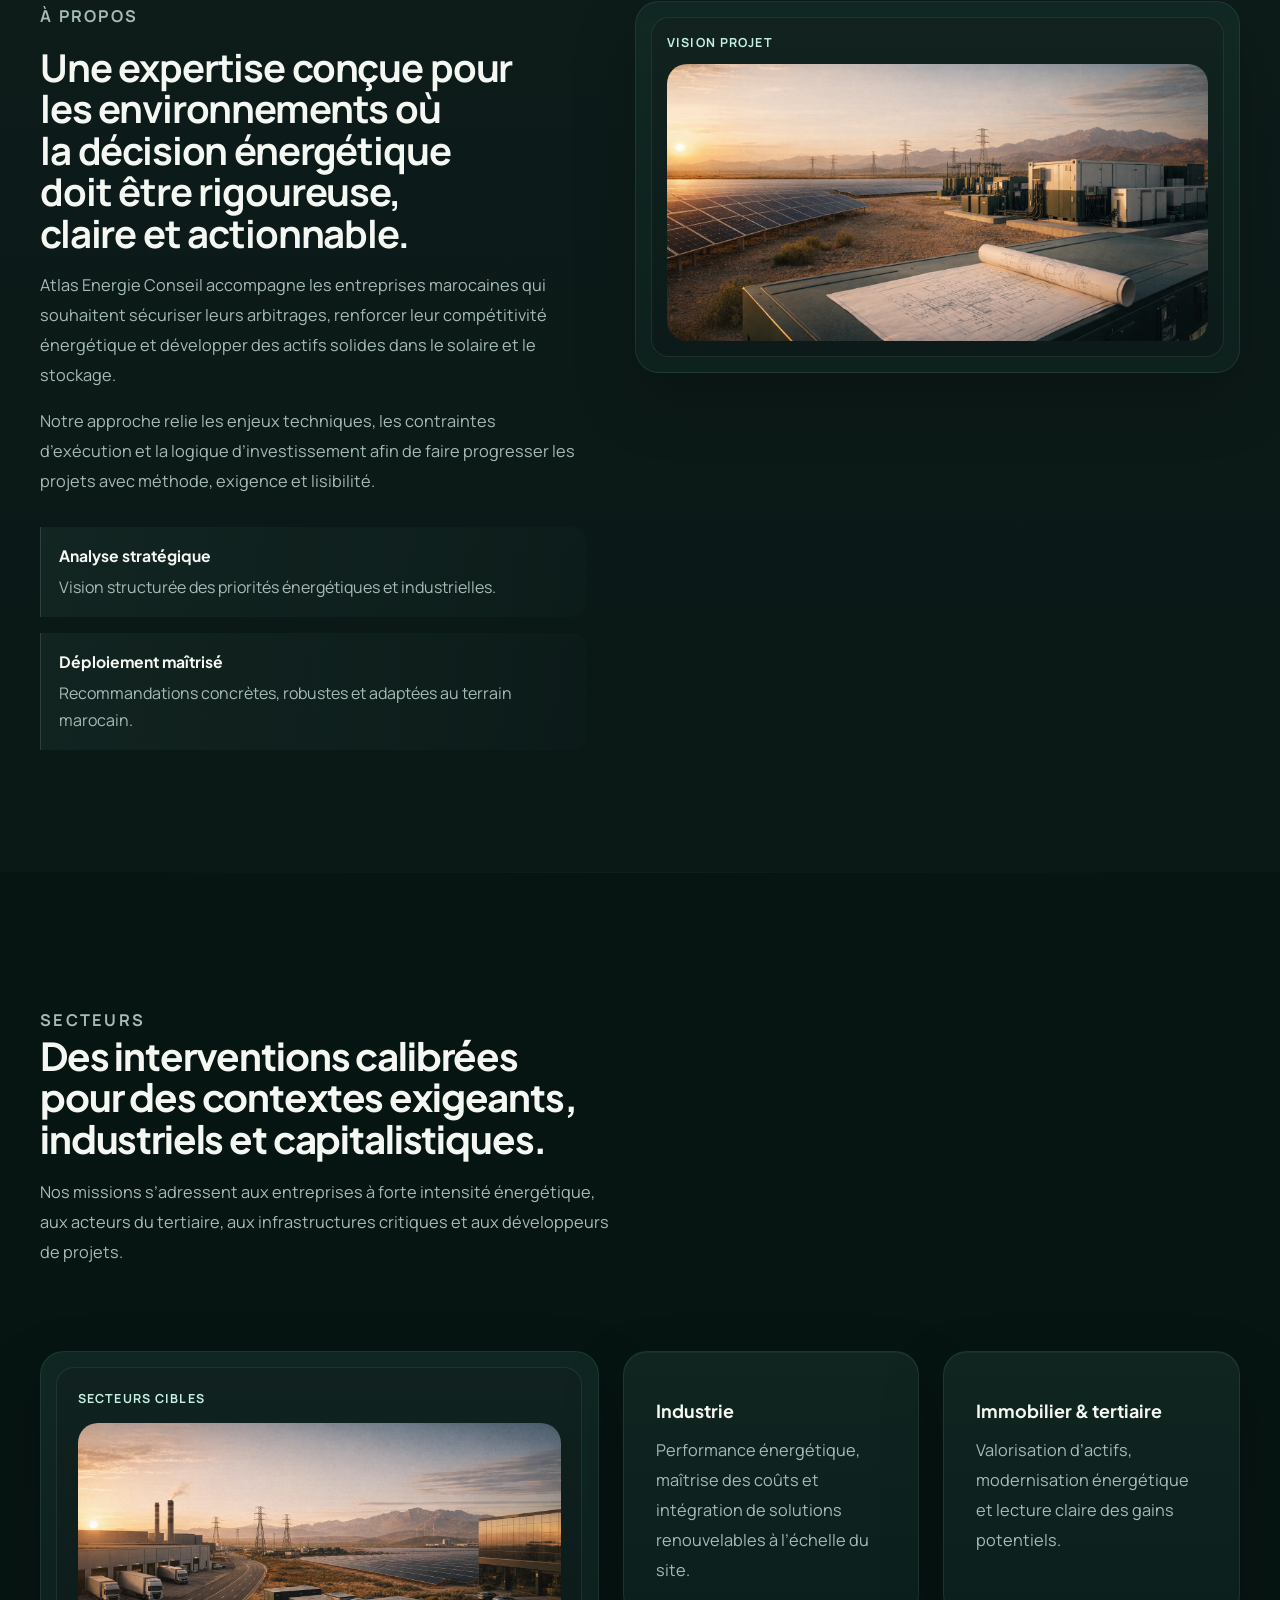
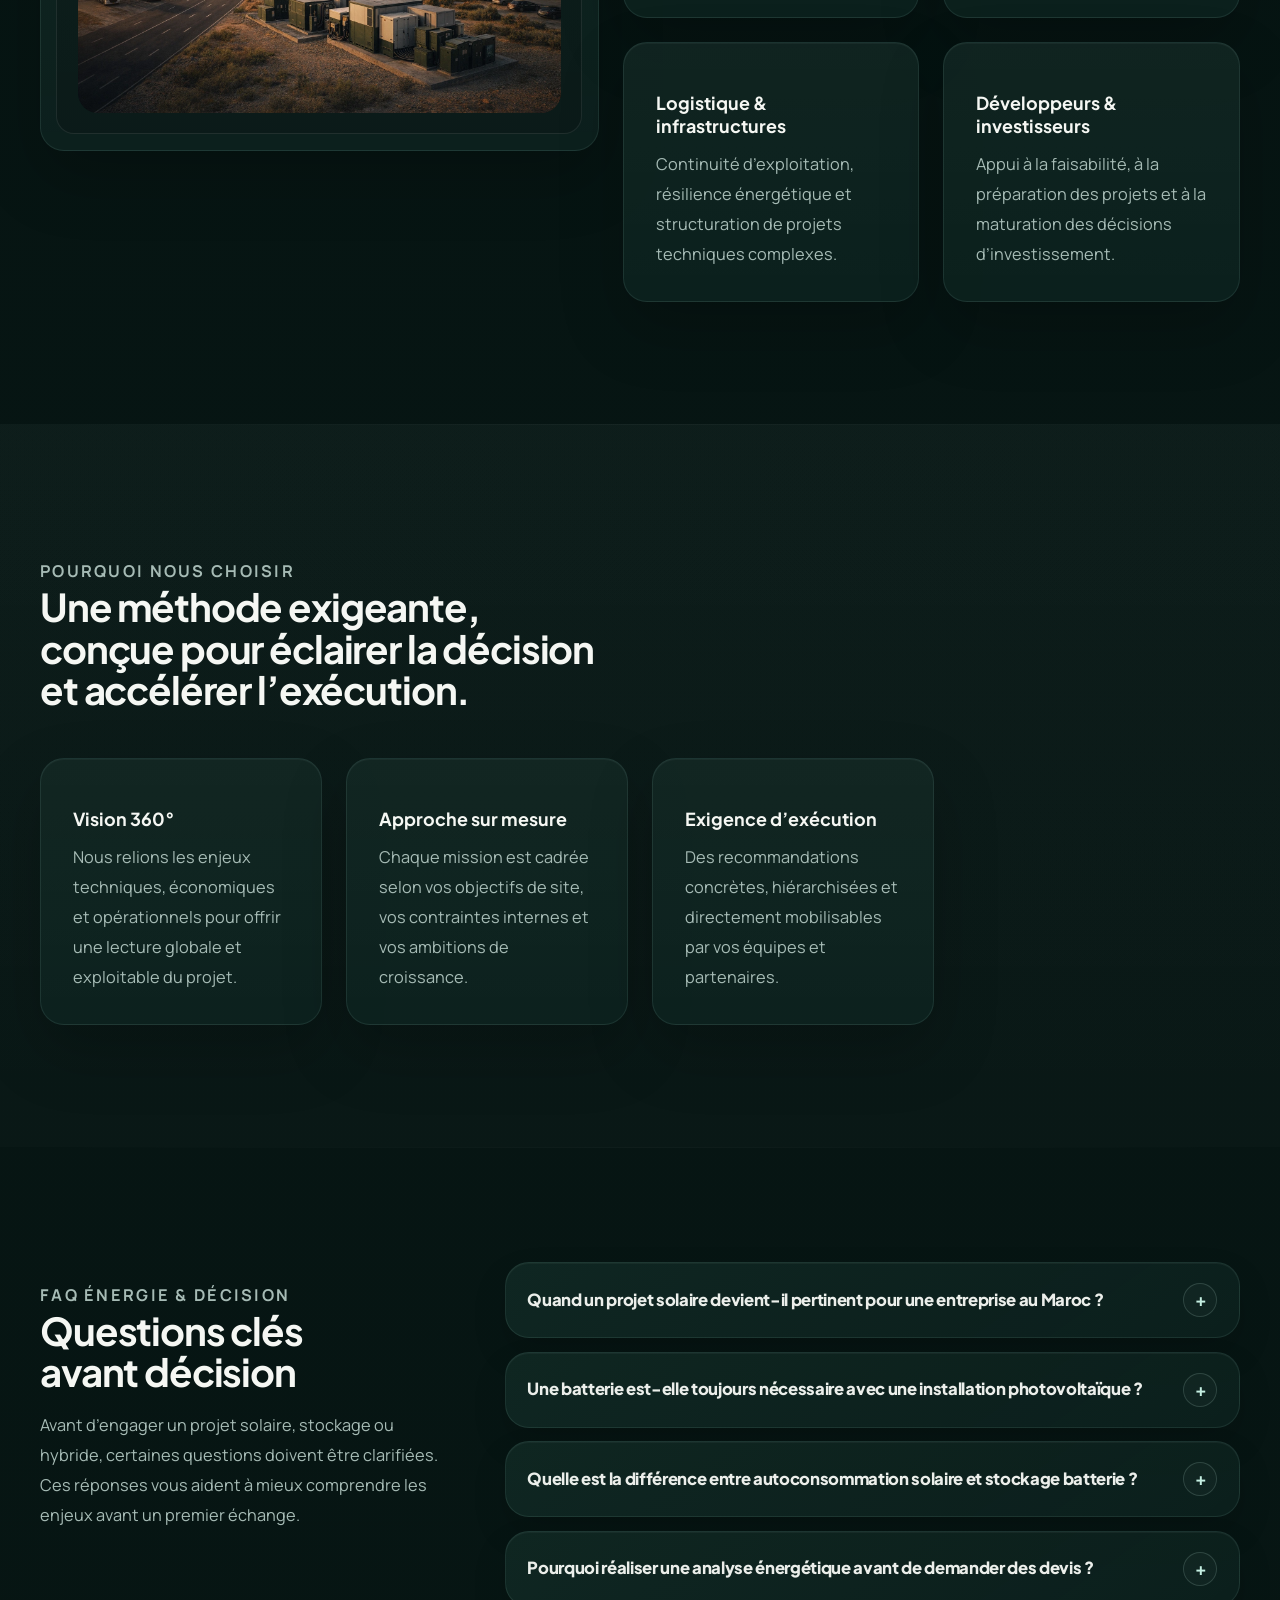
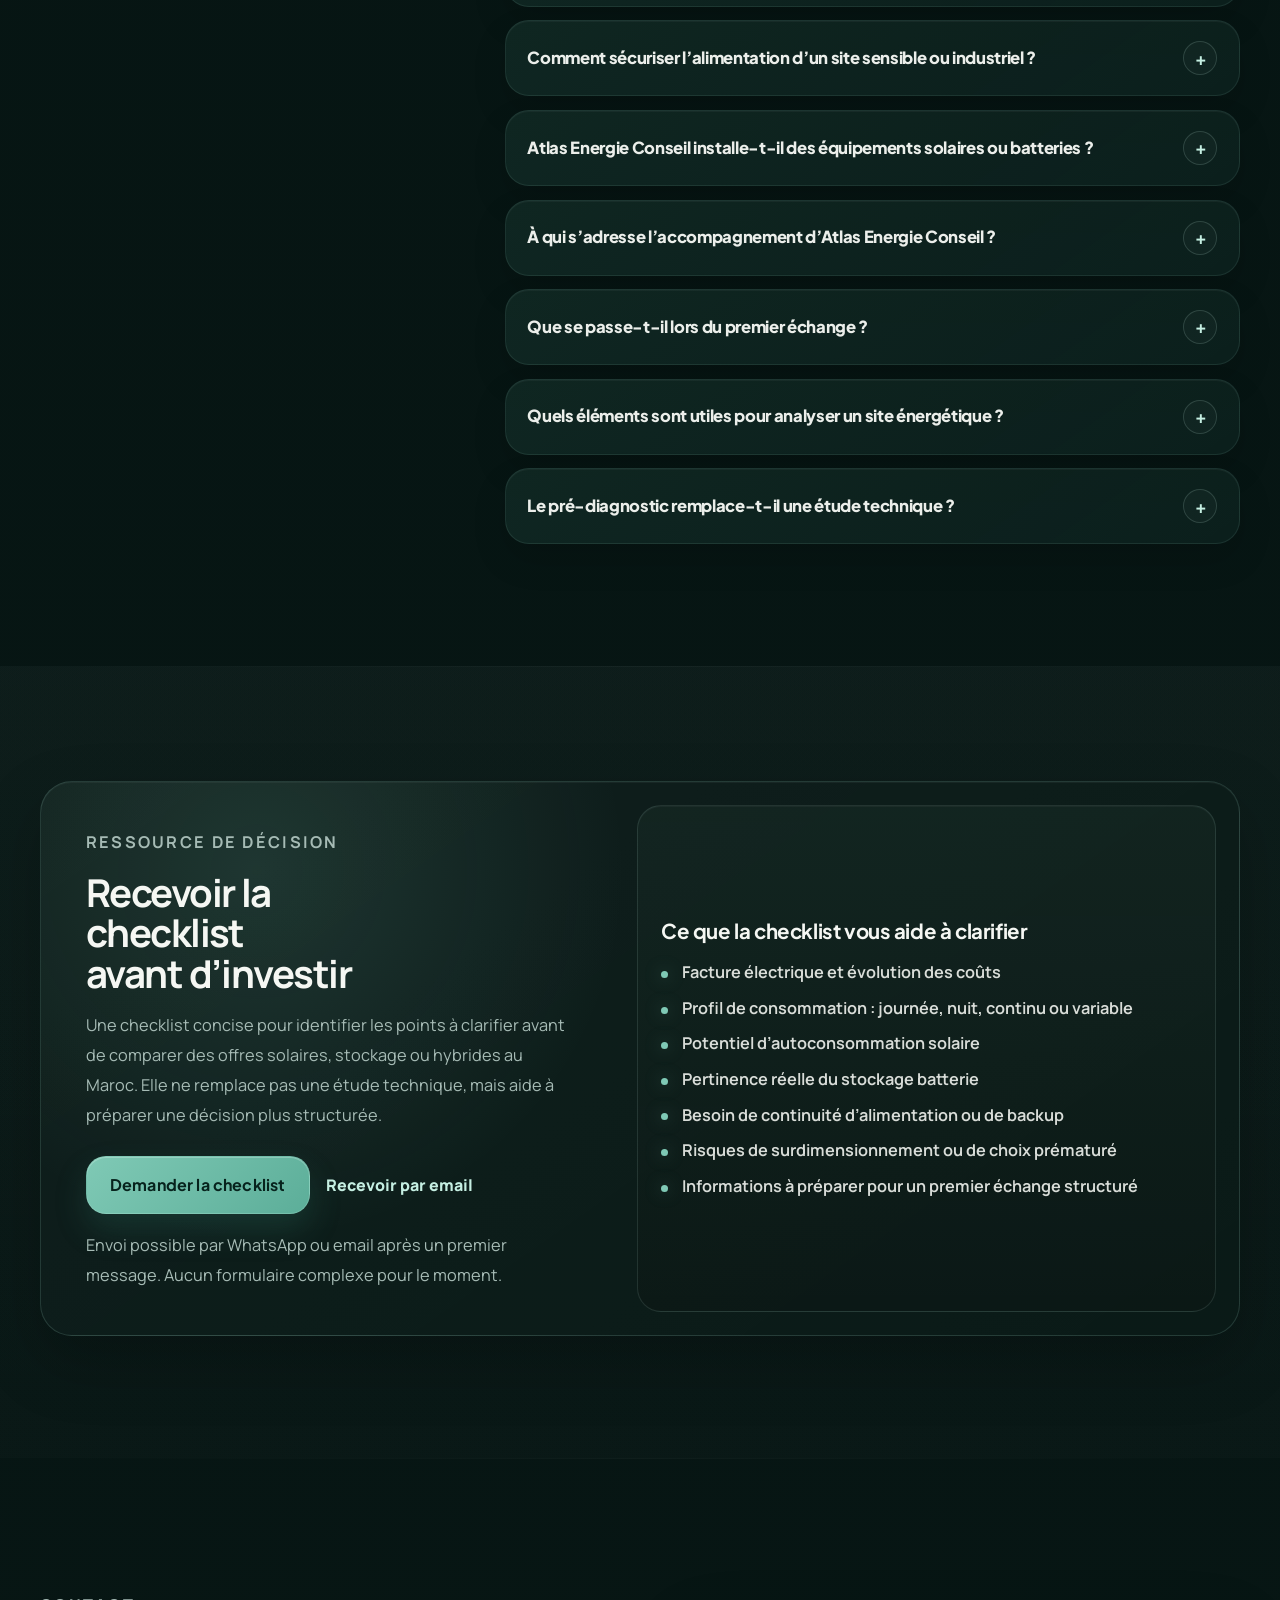
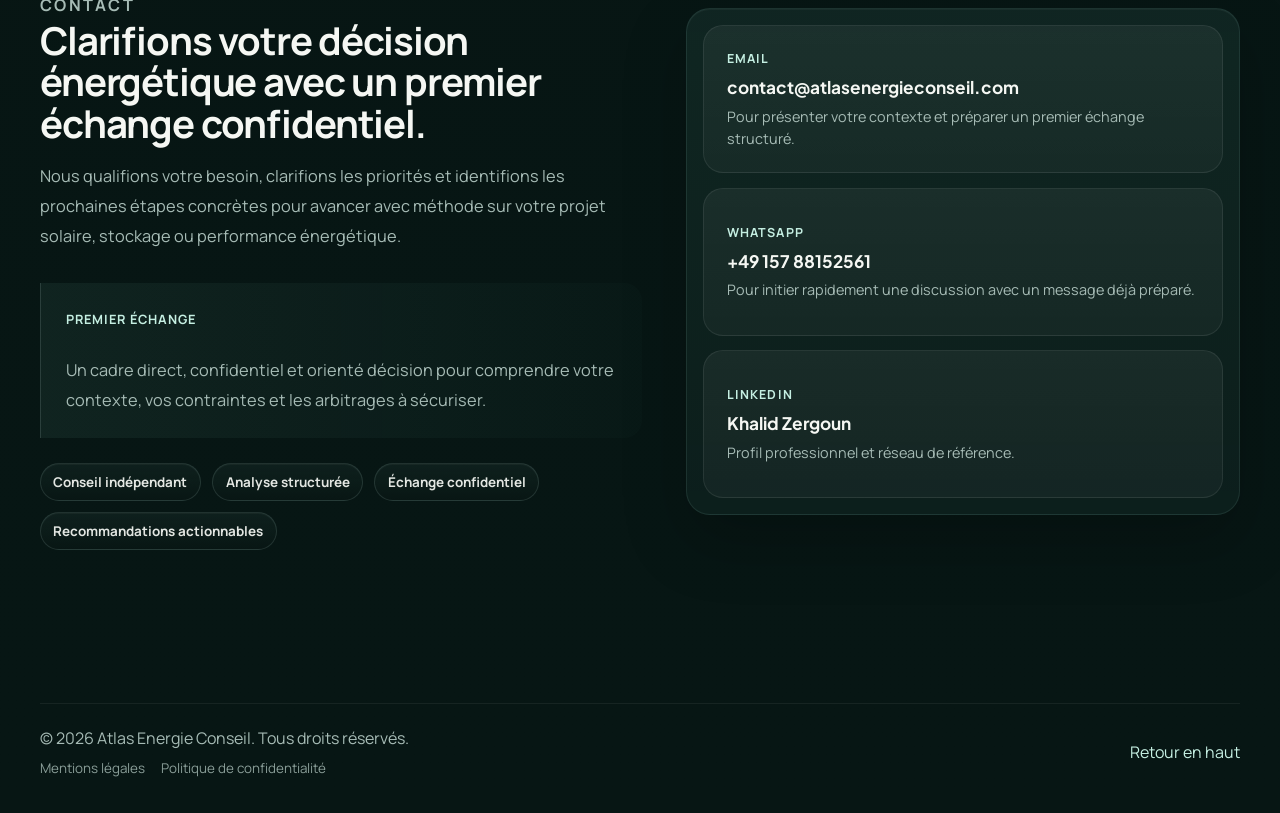
==== commit 9fa4d0e8: "Add checklist lead magnet v1.7.0" ====
--- a/index.html
+++ b/index.html
@@ -144,7 +144,7 @@
     href="https://fonts.googleapis.com/css2?family=Manrope:wght@400;500;600;700;800&family=Plus+Jakarta+Sans:wght@500;600;700;800&display=swap"
     rel="stylesheet"
   >
-  <link rel="stylesheet" href="style.css?v=1.6.0">
+  <link rel="stylesheet" href="style.css?v=1.7.0">
 </head>
 <body>
   <div class="site-shell">
@@ -699,6 +699,50 @@
         </div>
       </section>
 
+      <section class="section section-alt checklist-section" id="checklist" aria-labelledby="checklist-title">
+        <div class="container">
+          <div class="checklist-panel">
+            <div class="checklist-copy">
+              <p class="eyebrow">Ressource de décision</p>
+              <h2 id="checklist-title">Recevoir la checklist avant d’investir</h2>
+              <p>
+                Une checklist concise pour identifier les points à clarifier avant de comparer des offres solaires,
+                stockage ou hybrides au Maroc. Elle ne remplace pas une étude technique, mais aide à préparer une
+                décision plus structurée.
+              </p>
+              <div class="checklist-actions">
+                <a
+                  class="button button-primary"
+                  href="https://wa.me/4915788152561?text=Bonjour%2C%20je%20souhaite%20recevoir%20la%20checklist%20avant%20d%E2%80%99investir%20dans%20un%20projet%20solaire%20ou%20stockage%20au%20Maroc."
+                  target="_blank"
+                  rel="noopener noreferrer"
+                  data-analytics-event="checklist_whatsapp_click"
+                >Demander la checklist</a>
+                <a
+                  class="checklist-email-link"
+                  href="mailto:contact@atlasenergieconseil.com?subject=Demande%20de%20checklist%20-%20Atlas%20Energie%20Conseil&body=Bonjour%2C%0D%0A%0D%0AJe%20souhaite%20recevoir%20la%20checklist%20avant%20d%E2%80%99investir%20dans%20un%20projet%20solaire%20ou%20stockage%20au%20Maroc.%0D%0A%0D%0AMerci%20de%20me%20recontacter."
+                  data-analytics-event="checklist_email_click"
+                >Recevoir par email</a>
+              </div>
+              <p class="checklist-note">Envoi possible par WhatsApp ou email après un premier message. Aucun formulaire complexe pour le moment.</p>
+            </div>
+
+            <div class="checklist-preview" aria-label="Aperçu de la checklist">
+              <h3>Ce que la checklist vous aide à clarifier</h3>
+              <ul>
+                <li>Facture électrique et évolution des coûts</li>
+                <li>Profil de consommation : journée, nuit, continu ou variable</li>
+                <li>Potentiel d’autoconsommation solaire</li>
+                <li>Pertinence réelle du stockage batterie</li>
+                <li>Besoin de continuité d’alimentation ou de backup</li>
+                <li>Risques de surdimensionnement ou de choix prématuré</li>
+                <li>Informations à préparer pour un premier échange structuré</li>
+              </ul>
+            </div>
+          </div>
+        </div>
+      </section>
+
       <section class="section contact-section" id="contact" aria-labelledby="contact-title">
         <div class="container contact-grid">
           <div class="contact-copy">
--- a/style.css
+++ b/style.css
@@ -114,6 +114,7 @@
 .contact-grid,
 .diagnostic-panel,
 .faq-layout,
+.checklist-panel,
 .sectors-layout,
 .sectors-showcase,
 .services-grid,
@@ -154,6 +155,9 @@
 .faq-heading,
 .faq-list,
 .faq-item,
+.checklist-copy,
+.checklist-actions,
+.checklist-preview,
 .info-card,
 .sector-card,
 .reason-card,
@@ -185,6 +189,7 @@
 .system-detail,
 .diagnostic-panel,
 .faq-layout,
+.checklist-panel,
 .diagnostic-copy,
 .diagnostic-workspace,
 .diagnostic-form,
@@ -195,6 +200,9 @@
 .faq-heading,
 .faq-list,
 .faq-item,
+.checklist-copy,
+.checklist-actions,
+.checklist-preview,
 .info-card,
 .sector-card,
 .reason-card,
@@ -548,6 +556,9 @@
 .diagnostic-options button,
 .diagnostic-result p,
 .faq-item p,
+.checklist-copy p,
+.checklist-preview li,
+.checklist-note,
 .situation-card p,
 .system-card p,
 .info-card p,
@@ -677,6 +688,8 @@
 .sector-card,
 .reason-card,
 .faq-item,
+.checklist-panel,
+.checklist-preview,
 .contact-card,
 .visual-panel {
   border: 1px solid var(--surface-border);
@@ -1106,6 +1119,133 @@
   overflow-wrap: anywhere;
 }
 
+.checklist-panel {
+  display: grid;
+  grid-template-columns: minmax(0, 0.96fr) minmax(320px, 1.04fr);
+  gap: clamp(1.35rem, 3vw, 2.8rem);
+  align-items: stretch;
+  padding: clamp(1rem, 2.4vw, 1.45rem);
+  border: 1px solid var(--surface-border-strong);
+  border-radius: var(--radius-lg);
+  background:
+    radial-gradient(circle at 18% 16%, rgba(127, 201, 181, 0.14), transparent 34%),
+    linear-gradient(145deg, rgba(255, 255, 255, 0.036), rgba(255, 255, 255, 0.012)),
+    rgba(7, 24, 21, 0.9);
+  box-shadow:
+    inset 0 1px 0 rgba(255, 255, 255, 0.045),
+    var(--shadow-panel);
+}
+
+.checklist-copy,
+.checklist-preview {
+  display: grid;
+  align-content: center;
+}
+
+.checklist-copy {
+  gap: 1rem;
+  padding: clamp(1rem, 2vw, 1.35rem);
+}
+
+.checklist-copy h2 {
+  margin: 0;
+  max-width: 11.5ch;
+  font-size: clamp(2rem, 3vw, 3.2rem);
+  line-height: 1.05;
+  letter-spacing: -0.04em;
+  text-wrap: balance;
+}
+
+.checklist-copy p {
+  margin: 0;
+  max-width: var(--copy-width);
+}
+
+.checklist-actions {
+  display: flex;
+  flex-wrap: wrap;
+  align-items: center;
+  gap: 0.9rem 1.05rem;
+  margin-top: 0.65rem;
+}
+
+.checklist-email-link {
+  display: inline-flex;
+  align-items: center;
+  justify-content: center;
+  min-height: 48px;
+  padding: 0.78rem 0;
+  color: var(--accent-strong);
+  font-weight: 800;
+  line-height: 1.2;
+  transition:
+    color var(--transition),
+    opacity var(--transition),
+    transform var(--transition);
+}
+
+.checklist-email-link:hover,
+.checklist-email-link:focus-visible {
+  color: #eef8f4;
+  transform: translateY(-1px);
+  outline: none;
+}
+
+.checklist-note {
+  margin-top: 0.35rem;
+  color: rgba(166, 187, 181, 0.86);
+  font-size: 0.9rem;
+  line-height: 1.65;
+}
+
+.checklist-preview {
+  gap: 1.05rem;
+  padding: clamp(1.15rem, 2vw, 1.45rem);
+  border: 1px solid rgba(197, 239, 226, 0.12);
+  border-radius: var(--radius-md);
+  background:
+    linear-gradient(180deg, rgba(127, 201, 181, 0.08), rgba(255, 255, 255, 0.014)),
+    rgba(3, 13, 11, 0.36);
+  box-shadow: inset 0 1px 0 rgba(255, 255, 255, 0.04);
+}
+
+.checklist-preview h3 {
+  margin: 0;
+  font-family: "Plus Jakarta Sans", sans-serif;
+  font-size: clamp(1.15rem, 1.6vw, 1.45rem);
+  line-height: 1.2;
+  letter-spacing: -0.02em;
+}
+
+.checklist-preview ul {
+  display: grid;
+  gap: 0.7rem;
+  margin: 0;
+  padding: 0;
+  list-style: none;
+}
+
+.checklist-preview li {
+  position: relative;
+  padding-left: 1.3rem;
+  color: rgba(245, 247, 243, 0.88);
+  font-weight: 650;
+  line-height: 1.5;
+  overflow-wrap: anywhere;
+}
+
+.checklist-preview li::before {
+  content: "";
+  position: absolute;
+  top: 0.66em;
+  left: 0;
+  width: 7px;
+  height: 7px;
+  border-radius: 999px;
+  background: var(--accent);
+  box-shadow: 0 0 18px rgba(127, 201, 181, 0.38);
+}
+
 .section-cta {
   display: flex;
   align-items: center;
@@ -1631,6 +1771,10 @@
   .faq-heading,
   .faq-list,
   .faq-item,
+  .checklist-panel,
+  .checklist-copy,
+  .checklist-actions,
+  .checklist-preview,
   .card-grid,
   .situations-grid,
   .systems-grid,
@@ -1833,6 +1977,7 @@
 
   .about-grid,
   .faq-layout,
+  .checklist-panel,
   .diagnostic-panel,
   .sectors-showcase,
   .contact-grid,
@@ -1852,6 +1997,7 @@
   .about-copy h2,
   .diagnostic-copy h2,
   .faq-heading h2,
+  .checklist-copy h2,
   .contact-copy h2 {
     font-size: clamp(1.75rem, 7vw, 2.35rem);
     line-height: 1.12;
@@ -1877,6 +2023,9 @@
   .diagnostic-options button,
   .diagnostic-result p,
   .faq-item p,
+  .checklist-copy p,
+  .checklist-preview li,
+  .checklist-note,
   .situation-card p,
   .system-card p,
   .info-card p,
@@ -1893,6 +2042,9 @@
   .diagnostic-copy p,
   .diagnostic-result p,
   .faq-item p,
+  .checklist-copy p,
+  .checklist-preview li,
+  .checklist-note,
   .contact-copy p,
   .contact-note p,
   .contact-item strong,
@@ -1952,6 +2104,37 @@
 
   .faq-item p {
     padding: 0 1.1rem 1.15rem;
+  }
+
+  .checklist-panel {
+    grid-template-columns: 1fr;
+    padding: 0.85rem;
+  }
+
+  .checklist-copy,
+  .checklist-preview {
+    padding: 0.95rem;
+  }
+
+  .checklist-copy h2 {
+    max-width: 100%;
+  }
+
+  .checklist-actions {
+    flex-direction: column;
+    align-items: stretch;
+    gap: 0.75rem;
+  }
+
+  .checklist-actions > * {
+    width: 100%;
+  }
+
+  .checklist-email-link {
+    padding: 0.85rem 1rem;
+    border: 1px solid rgba(197, 239, 226, 0.14);
+    border-radius: 999px;
+    background: rgba(255, 255, 255, 0.018);
   }
 
   .section-cta {
@@ -2122,6 +2305,8 @@
   .diagnostic-workspace,
   .diagnostic-result,
   .faq-item,
+  .checklist-panel,
+  .checklist-preview,
   .info-card,
   .sector-card,
   .reason-card,
@@ -2147,6 +2332,8 @@
   .system-card,
   .diagnostic-question,
   .faq-item summary,
+  .checklist-copy,
+  .checklist-preview,
   .info-card,
   .sector-card,
   .reason-card,
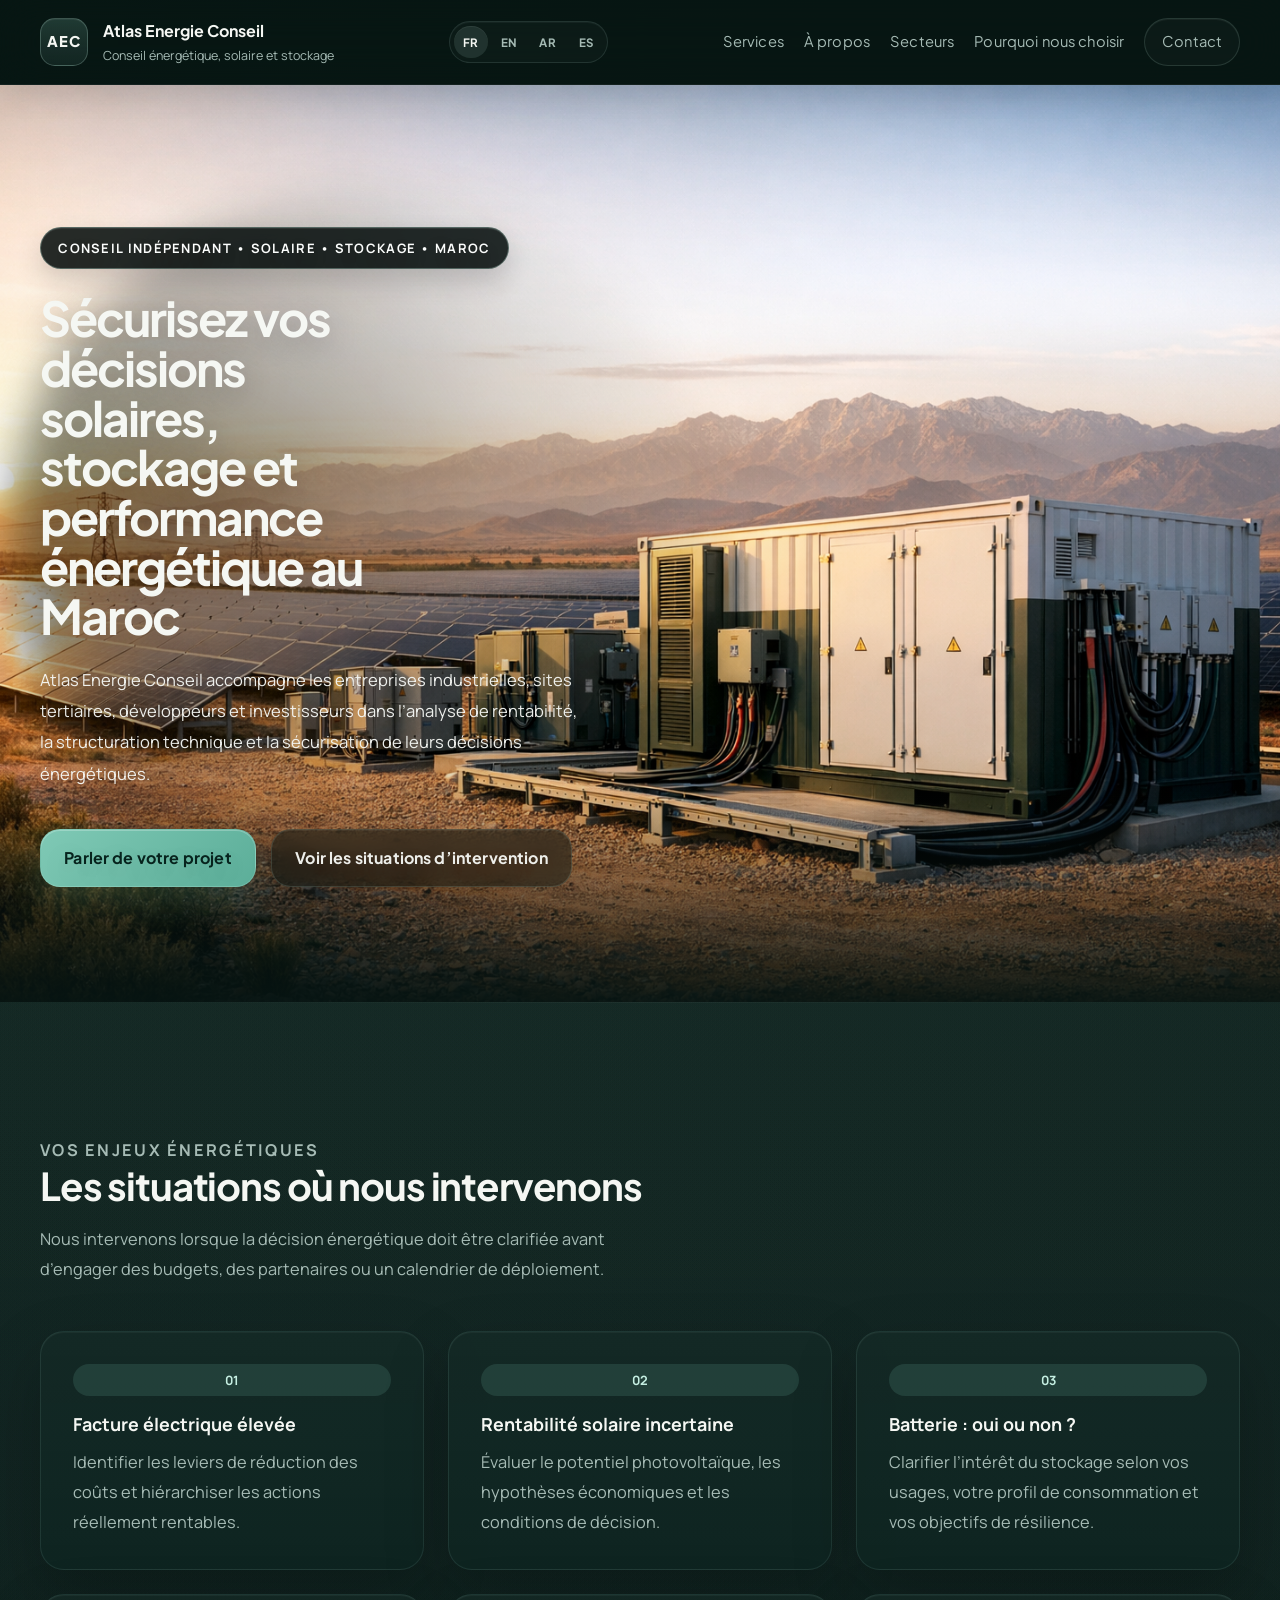
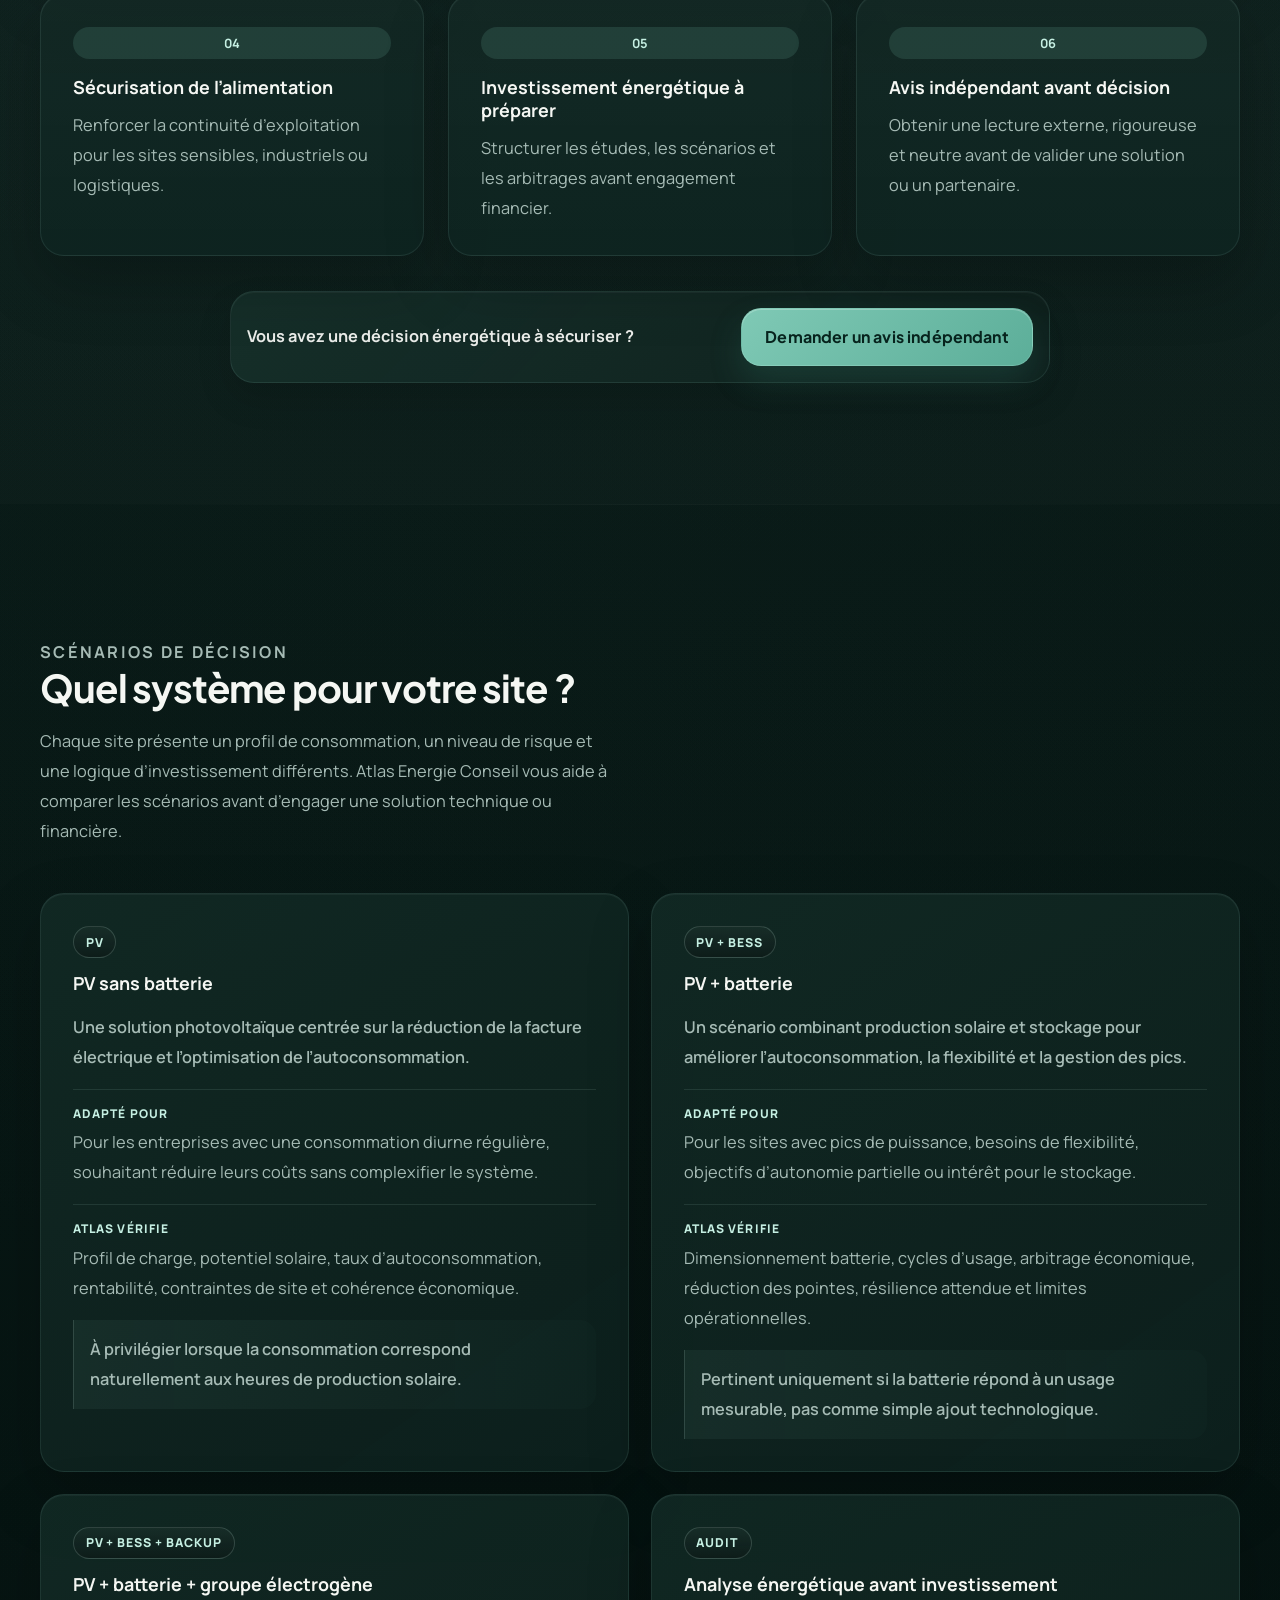
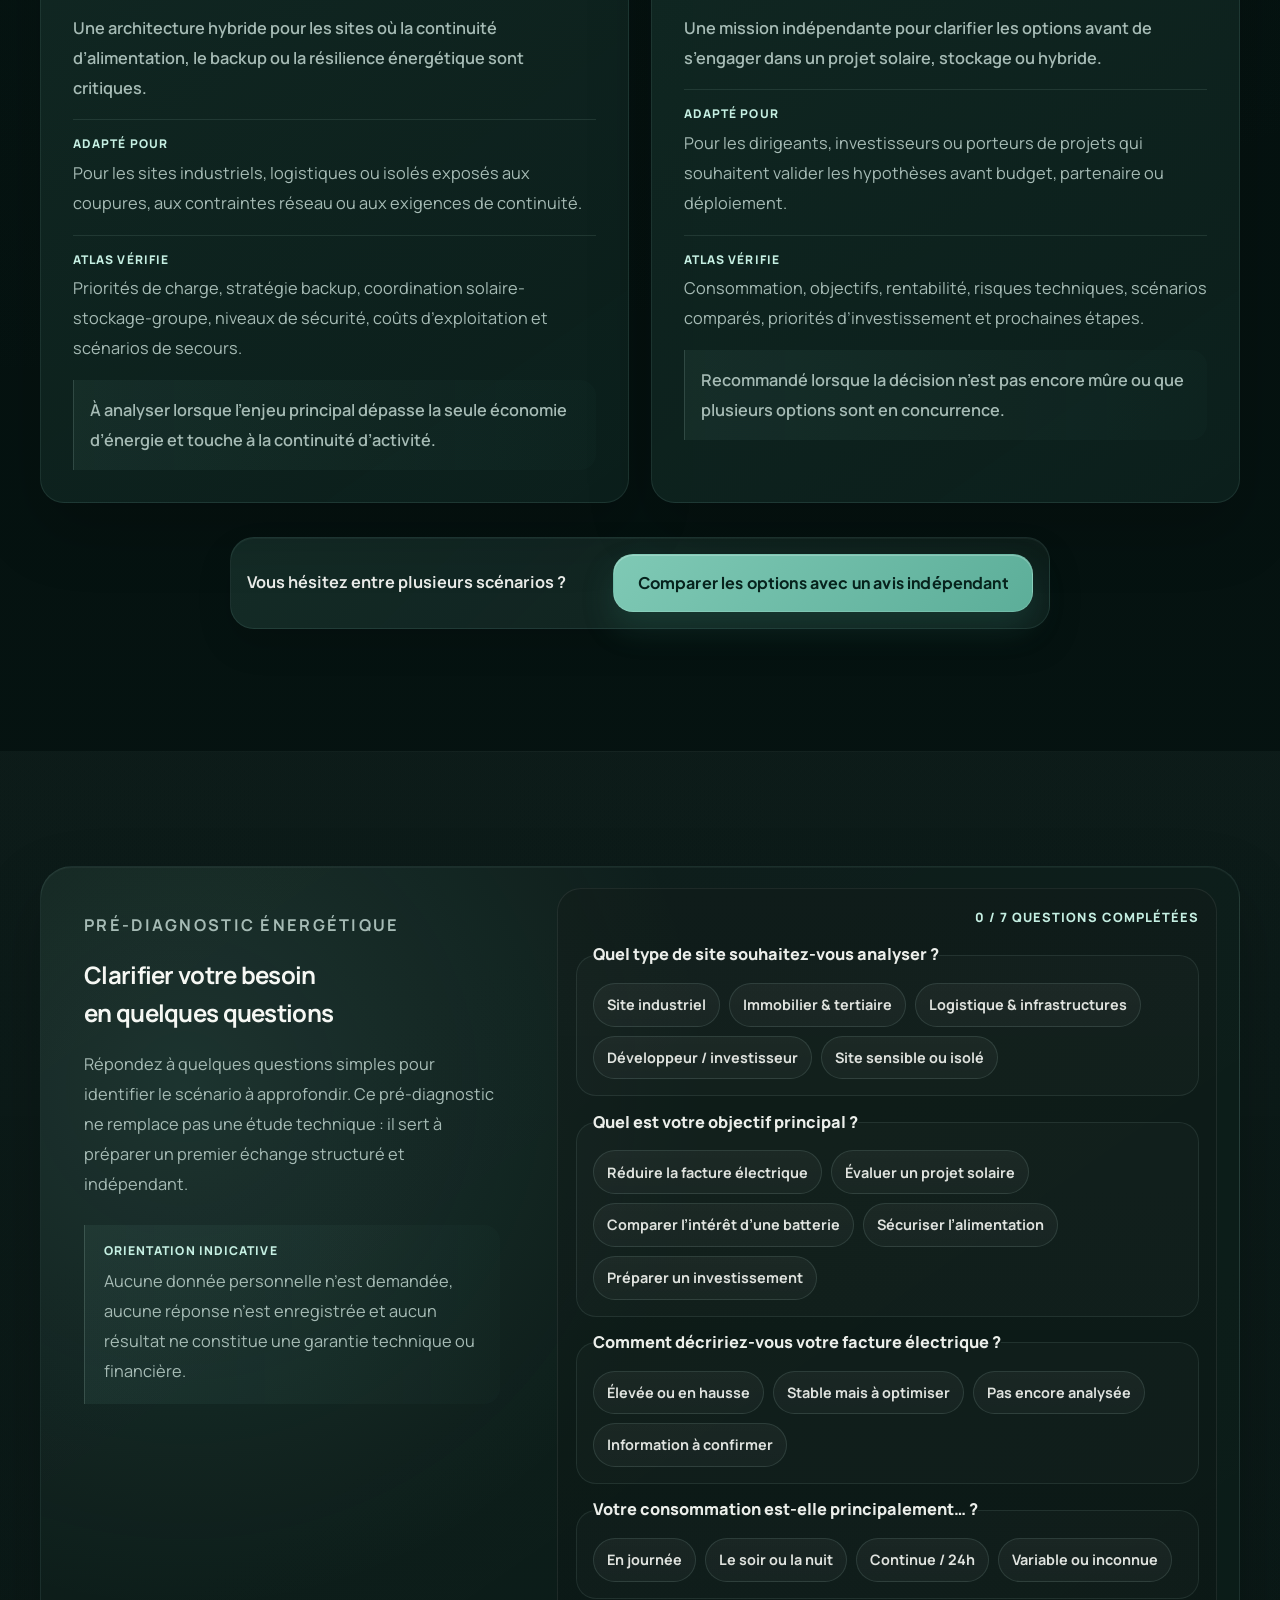
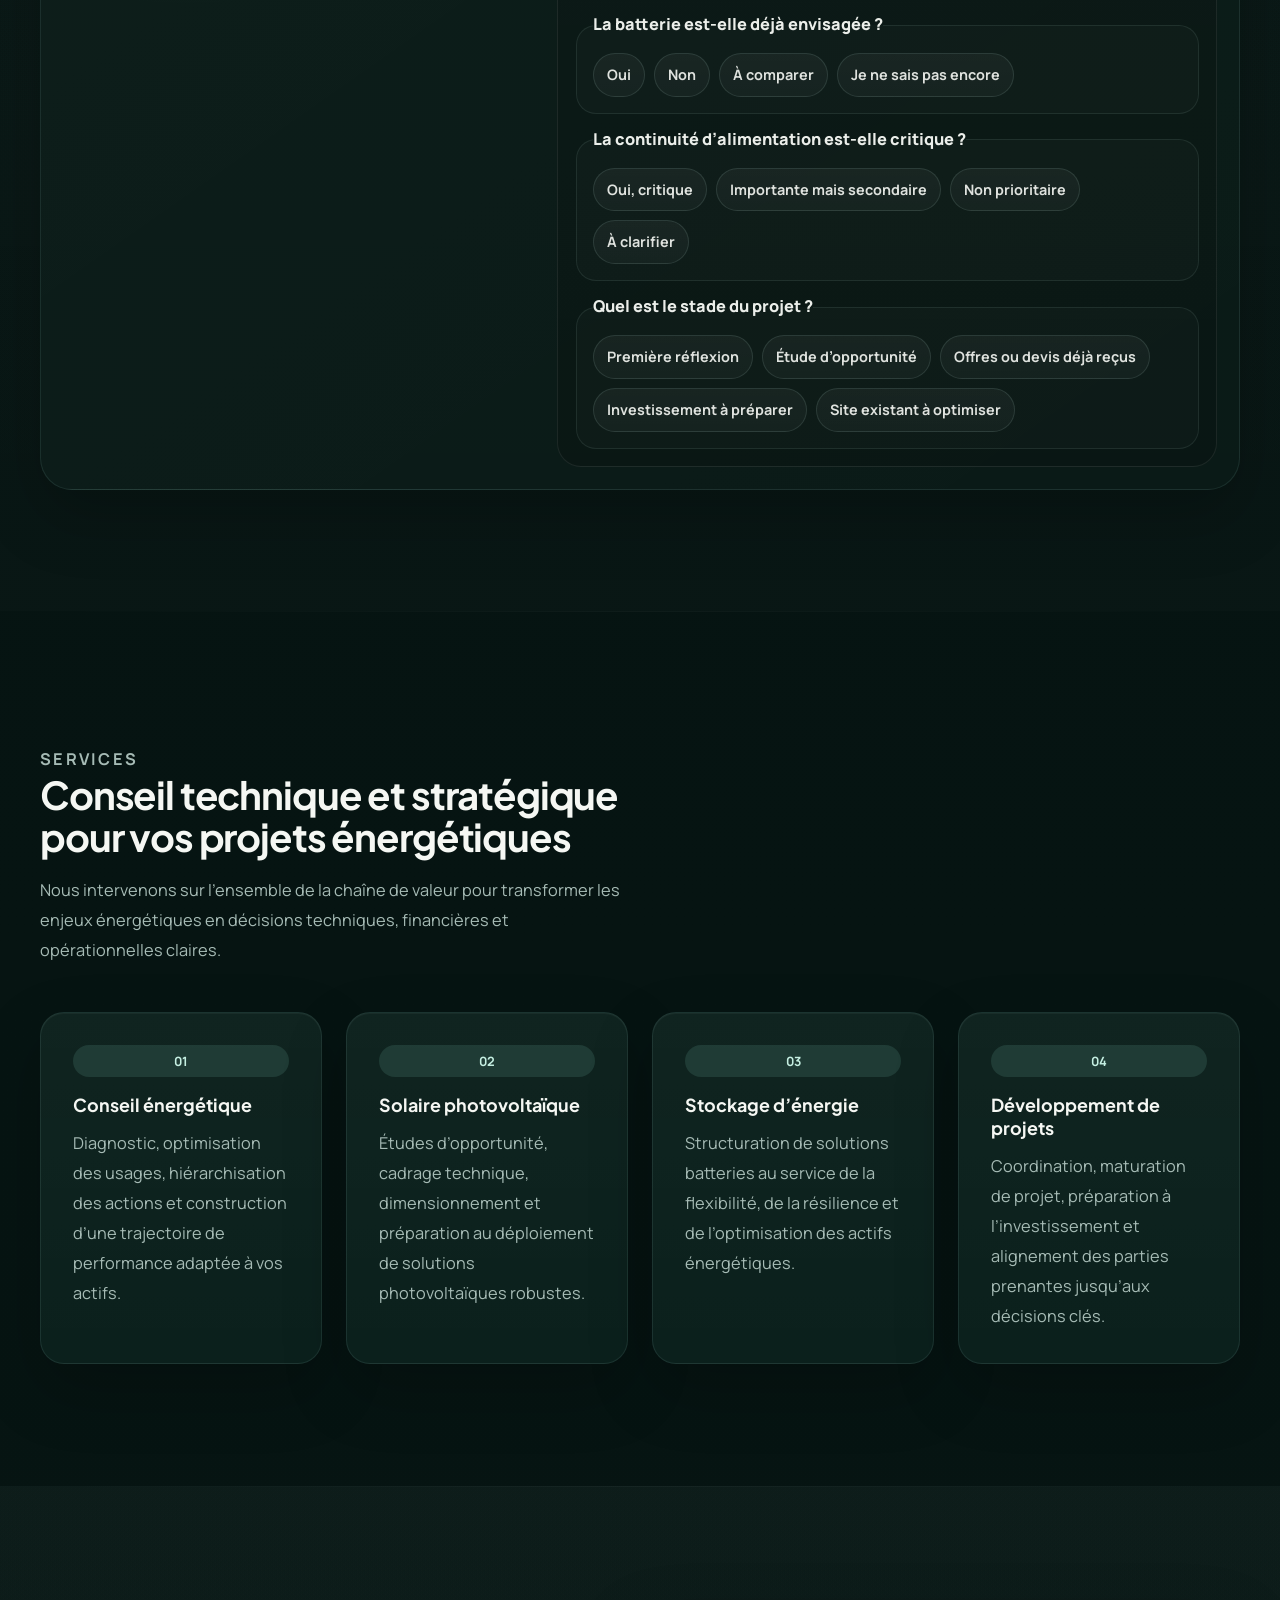
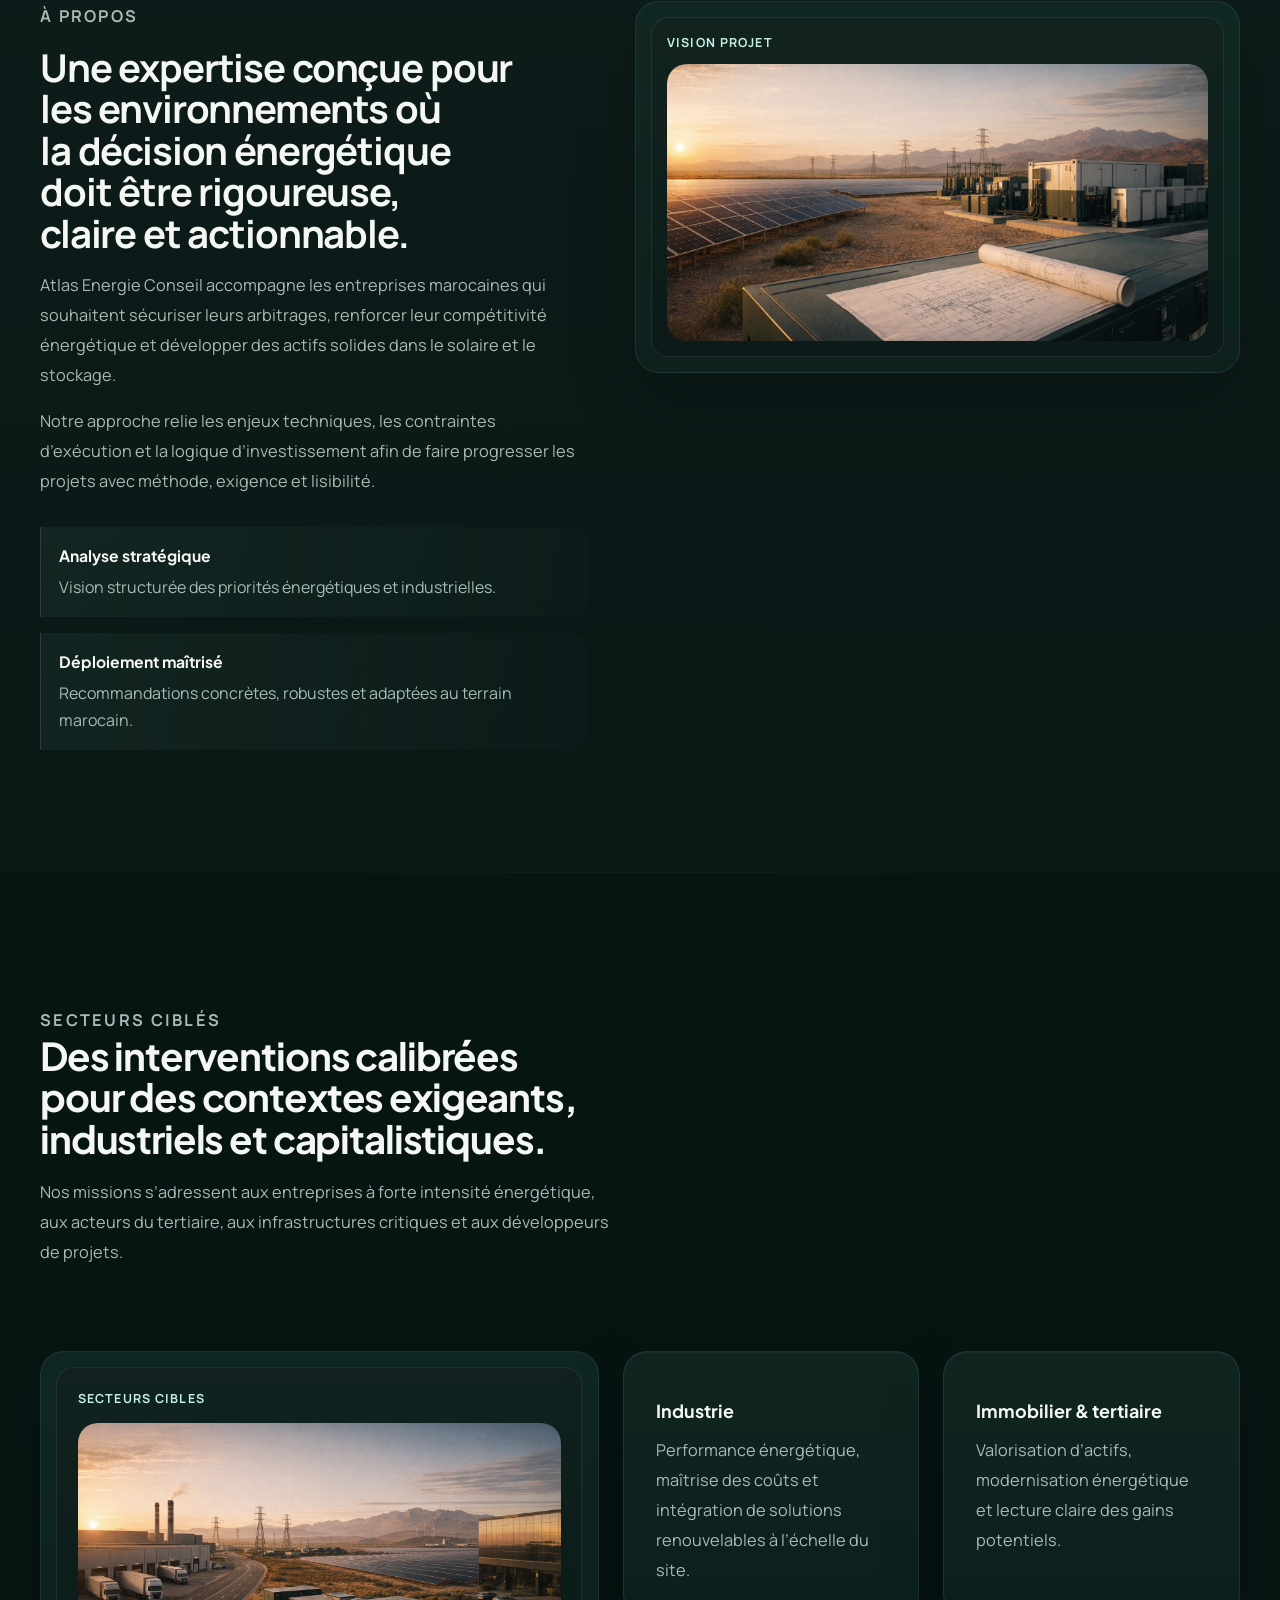
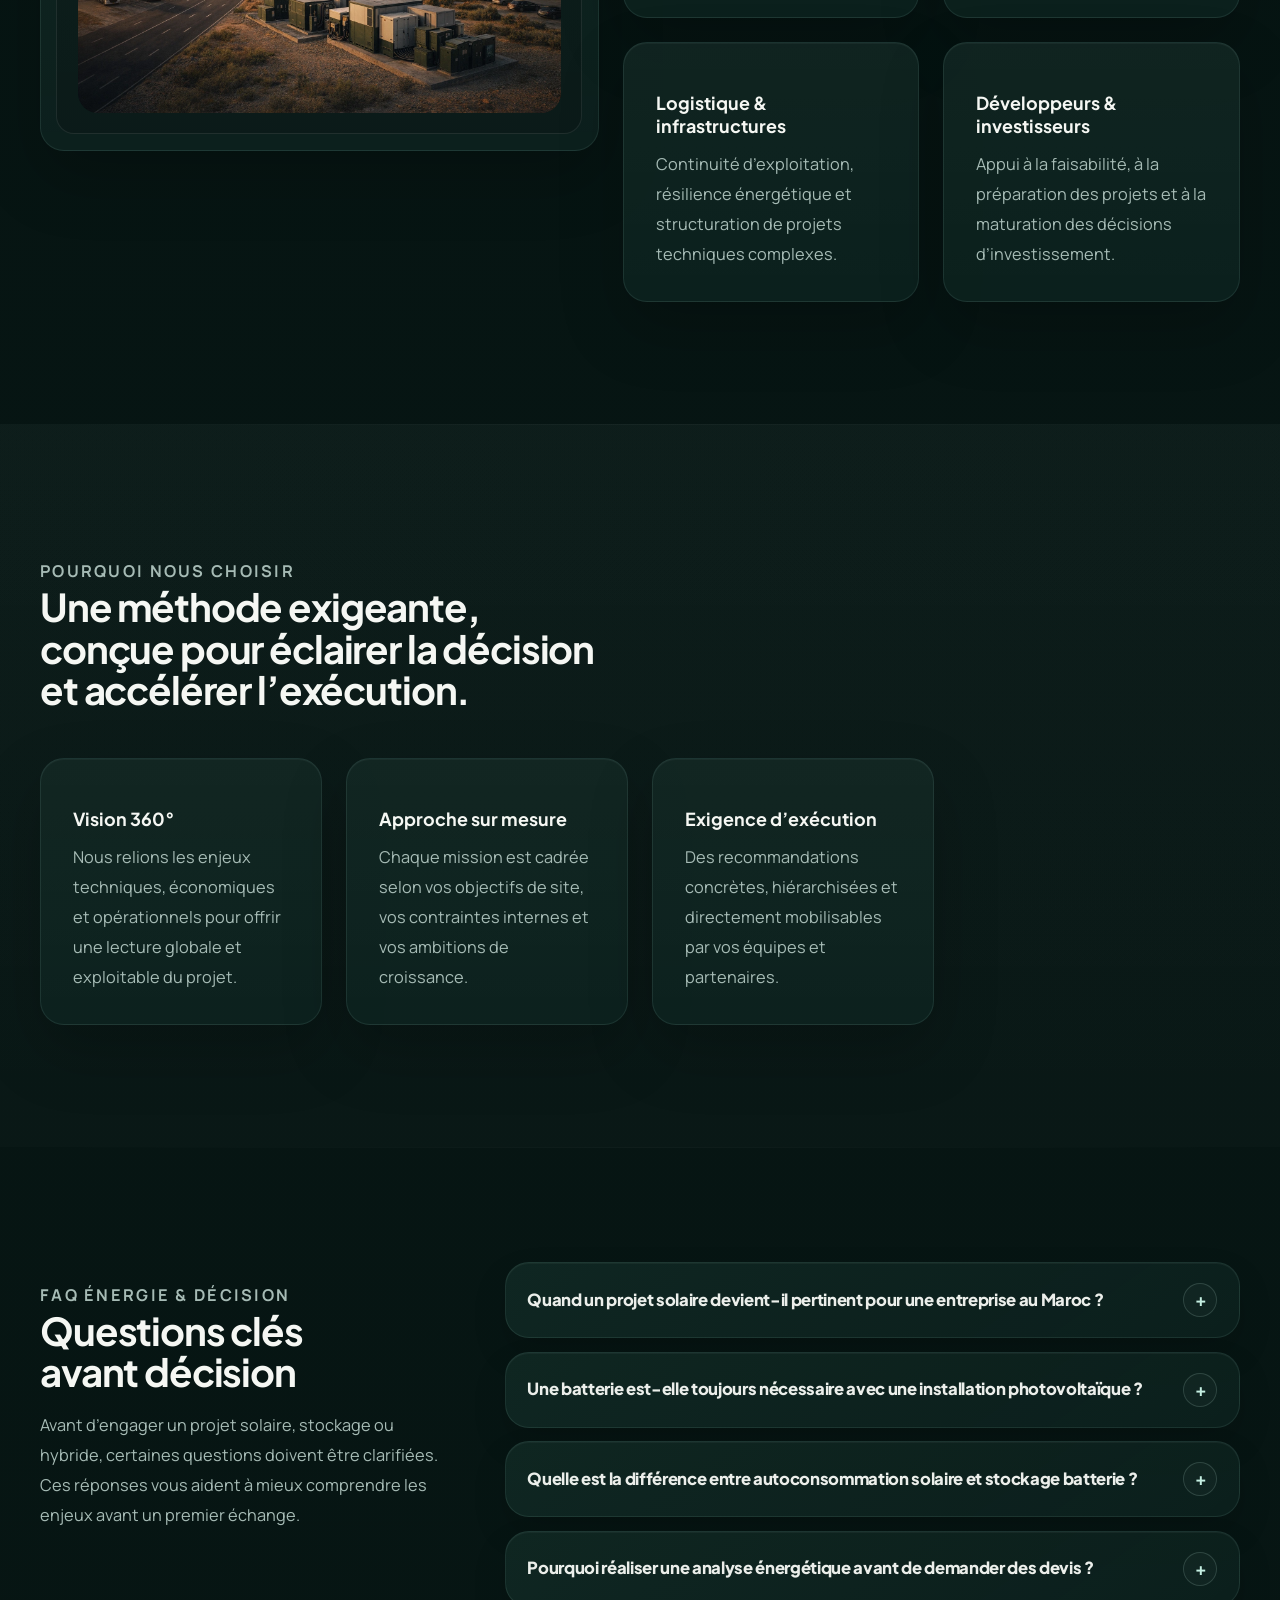
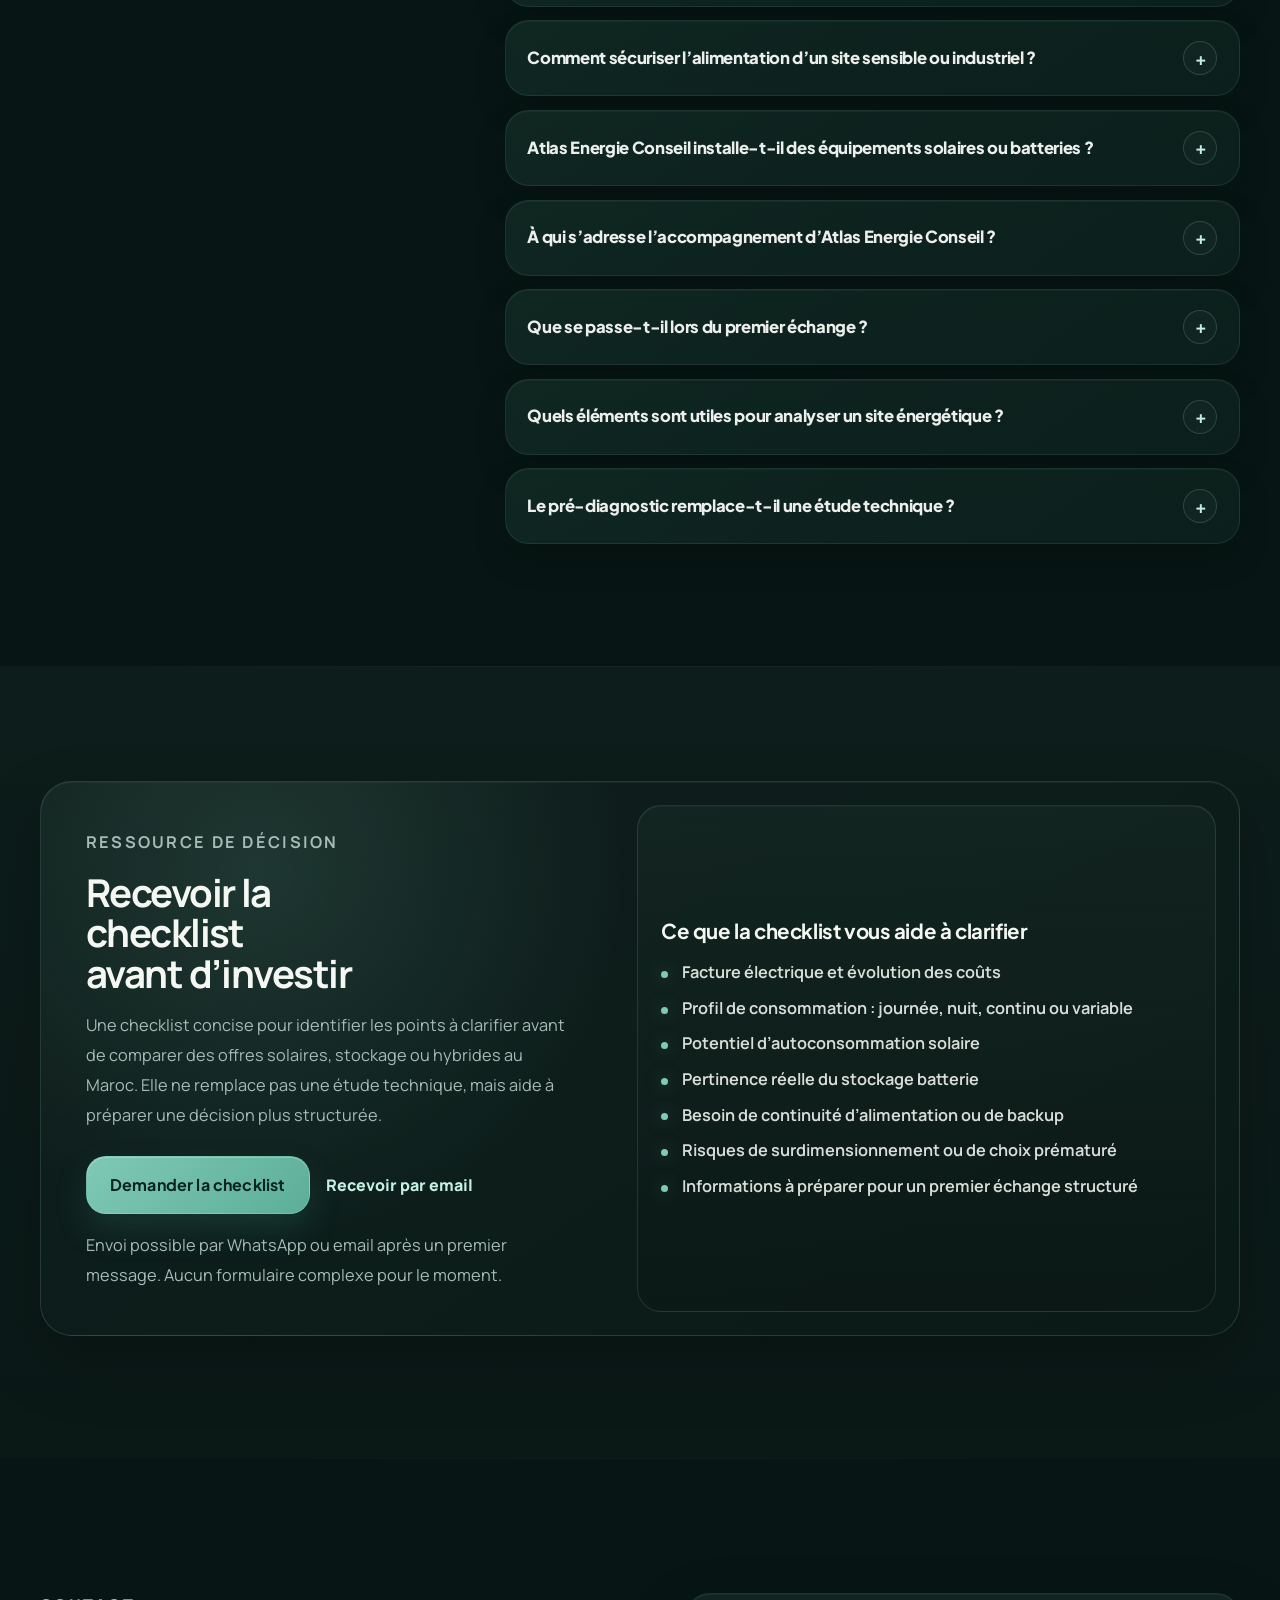
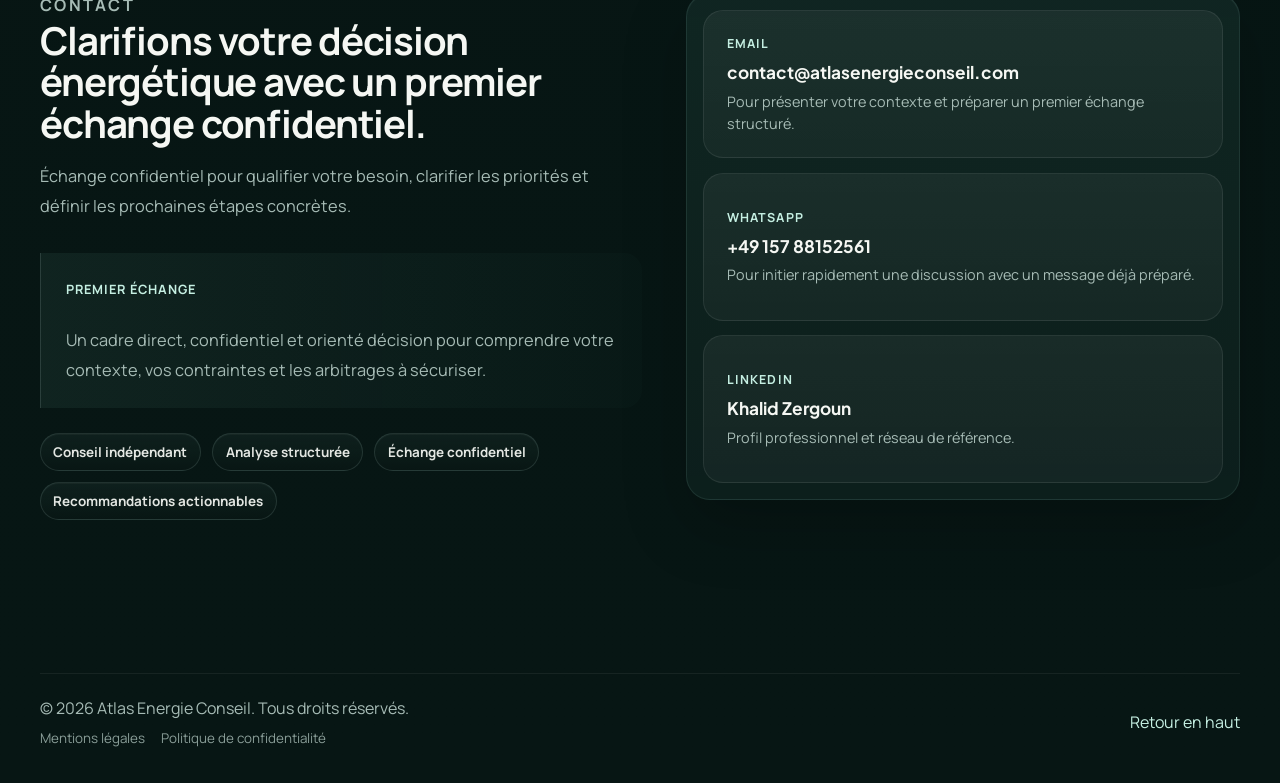
==== commit b4cad974: "Add multilingual i18n foundation" ====
--- a/index.html
+++ b/index.html
@@ -35,7 +35,7 @@
     gtag("js", new Date());
     gtag("config", "G-CKMCHRD1Q8");
   </script>
-  <script type="application/ld+json">
+  <script type="application/ld+json" id="schema-professional-service">
     {
       "@context": "https://schema.org",
       "@type": "ProfessionalService",
@@ -52,7 +52,7 @@
       ]
     }
   </script>
-  <script type="application/ld+json">
+  <script type="application/ld+json" id="schema-faq">
     {
       "@context": "https://schema.org",
       "@type": "FAQPage",
@@ -144,7 +144,7 @@
     href="https://fonts.googleapis.com/css2?family=Manrope:wght@400;500;600;700;800&family=Plus+Jakarta+Sans:wght@500;600;700;800&display=swap"
     rel="stylesheet"
   >
-  <link rel="stylesheet" href="style.css?v=1.7.0">
+  <link rel="stylesheet" href="style.css?v=1.9.1">
 </head>
 <body>
   <div class="site-shell">
@@ -159,6 +159,13 @@
             <small>Conseil énergétique, solaire et stockage</small>
           </span>
         </a>
+
+        <div class="language-switcher" aria-label="Choisir la langue" data-i18n-attr="aria-label:language.aria">
+          <button type="button" data-language-option="fr" aria-pressed="true">FR</button>
+          <button type="button" data-language-option="en" aria-pressed="false">EN</button>
+          <button type="button" data-language-option="ar" aria-pressed="false">AR</button>
+          <button type="button" data-language-option="es" aria-pressed="false">ES</button>
+        </div>
 
         <button class="nav-toggle" type="button" aria-expanded="false" aria-controls="site-nav" aria-label="Ouvrir la navigation">
           <span></span>
@@ -821,6 +828,6 @@
     </div>
   </div>
 
-  <script src="script.js?v=1.4.1"></script>
+  <script src="script.js?v=1.9.1"></script>
 </body>
 </html>
--- a/style.css
+++ b/style.css
@@ -315,6 +315,42 @@
   gap: 1.25rem;
 }
 
+.language-switcher {
+  display: inline-flex;
+  align-items: center;
+  gap: 0.25rem;
+  padding: 0.25rem;
+  border: 1px solid rgba(197, 239, 226, 0.12);
+  border-radius: 999px;
+  background: rgba(255, 255, 255, 0.025);
+  box-shadow: inset 0 1px 0 rgba(255, 255, 255, 0.04);
+}
+
+.language-switcher button {
+  min-width: 34px;
+  min-height: 32px;
+  padding: 0.35rem 0.55rem;
+  border: 0;
+  border-radius: 999px;
+  color: var(--muted);
+  background: transparent;
+  font-family: "Plus Jakarta Sans", sans-serif;
+  font-size: 0.72rem;
+  font-weight: 700;
+  letter-spacing: 0.05em;
+  cursor: pointer;
+  transition: color var(--transition), background var(--transition), box-shadow var(--transition);
+}
+
+.language-switcher button:hover,
+.language-switcher button:focus-visible,
+.language-switcher button.is-active {
+  color: var(--text);
+  background: rgba(197, 239, 226, 0.11);
+  box-shadow: inset 0 1px 0 rgba(255, 255, 255, 0.06);
+  outline: none;
+}
+
 .nav a {
   position: relative;
   color: var(--muted);
@@ -1842,8 +1878,21 @@
 
   .brand {
     width: auto;
-    flex: 1 1 auto;
-    max-width: calc(100% - 58px);
+    flex: 1 1 130px;
+    max-width: calc(100% - 165px);
+  }
+
+  .language-switcher {
+    flex: 0 0 auto;
+    gap: 0.18rem;
+    padding: 0.18rem;
+  }
+
+  .language-switcher button {
+    min-width: 28px;
+    min-height: 30px;
+    padding: 0.3rem 0.38rem;
+    font-size: 0.66rem;
   }
 
   .brand-text {
@@ -2373,6 +2422,58 @@
   }
 }
 
+[dir="rtl"] body {
+  text-align: right;
+}
+
+[dir="rtl"] .brand,
+[dir="rtl"] .hero-actions,
+[dir="rtl"] .section-cta,
+[dir="rtl"] .diagnostic-result-actions,
+[dir="rtl"] .checklist-actions,
+[dir="rtl"] .footer-links {
+  direction: rtl;
+}
+
+[dir="rtl"] .nav a::after {
+  left: auto;
+  right: 0;
+}
+
+[dir="rtl"] .diagnostic-options button,
+[dir="rtl"] .faq-item summary,
+[dir="rtl"] .contact-item,
+[dir="rtl"] .checklist-email-link {
+  text-align: right;
+}
+
+[dir="rtl"] .diagnostic-assurance,
+[dir="rtl"] .diagnostic-result-note,
+[dir="rtl"] .contact-note {
+  border-left: 0;
+  border-right: 1px solid rgba(197, 239, 226, 0.18);
+}
+
+[dir="rtl"] .checklist-preview li {
+  padding-left: 0;
+  padding-right: 1.3rem;
+}
+
+[dir="rtl"] .checklist-preview li::before {
+  left: auto;
+  right: 0;
+}
+
+[dir="rtl"] .faq-item summary {
+  padding-right: 0;
+  padding-left: 2.75rem;
+}
+
+[dir="rtl"] .faq-item summary::after {
+  right: auto;
+  left: 0;
+}
+
 @media (prefers-reduced-motion: reduce) {
   html {
     scroll-behavior: auto;
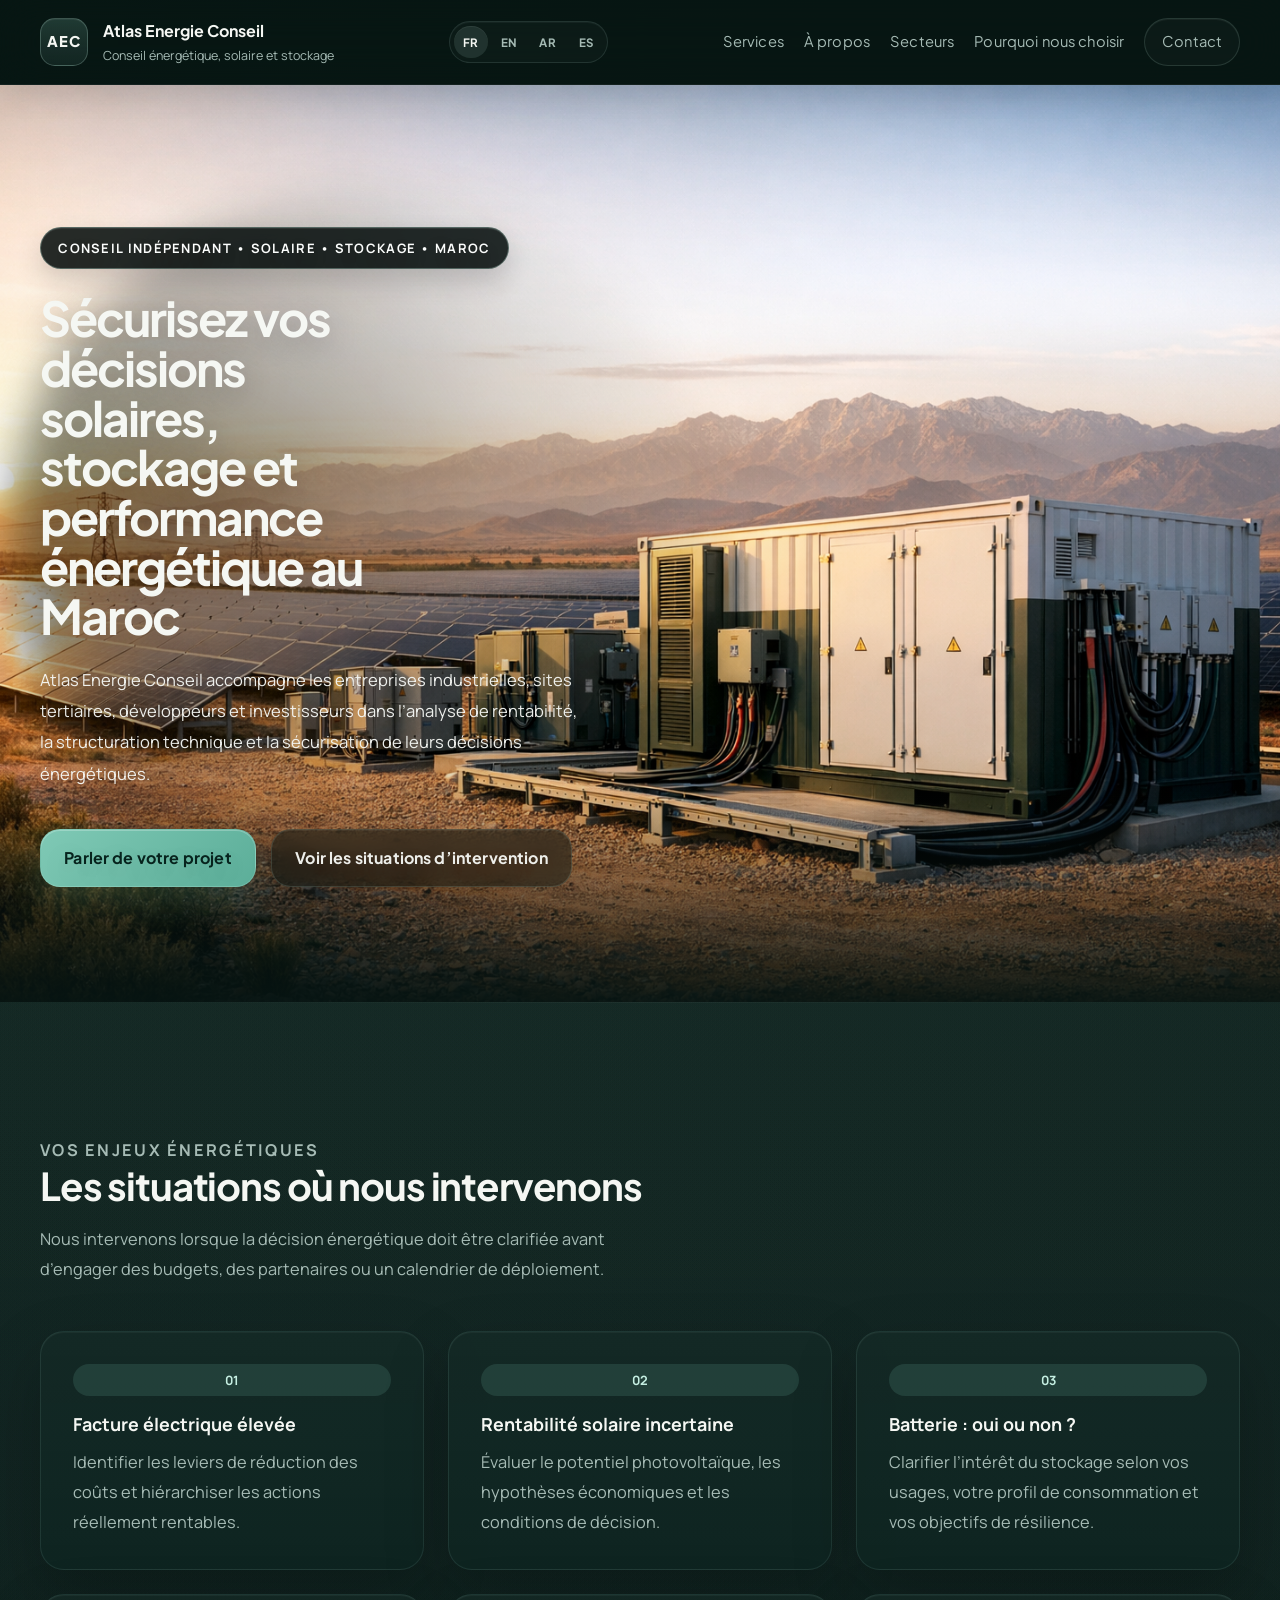
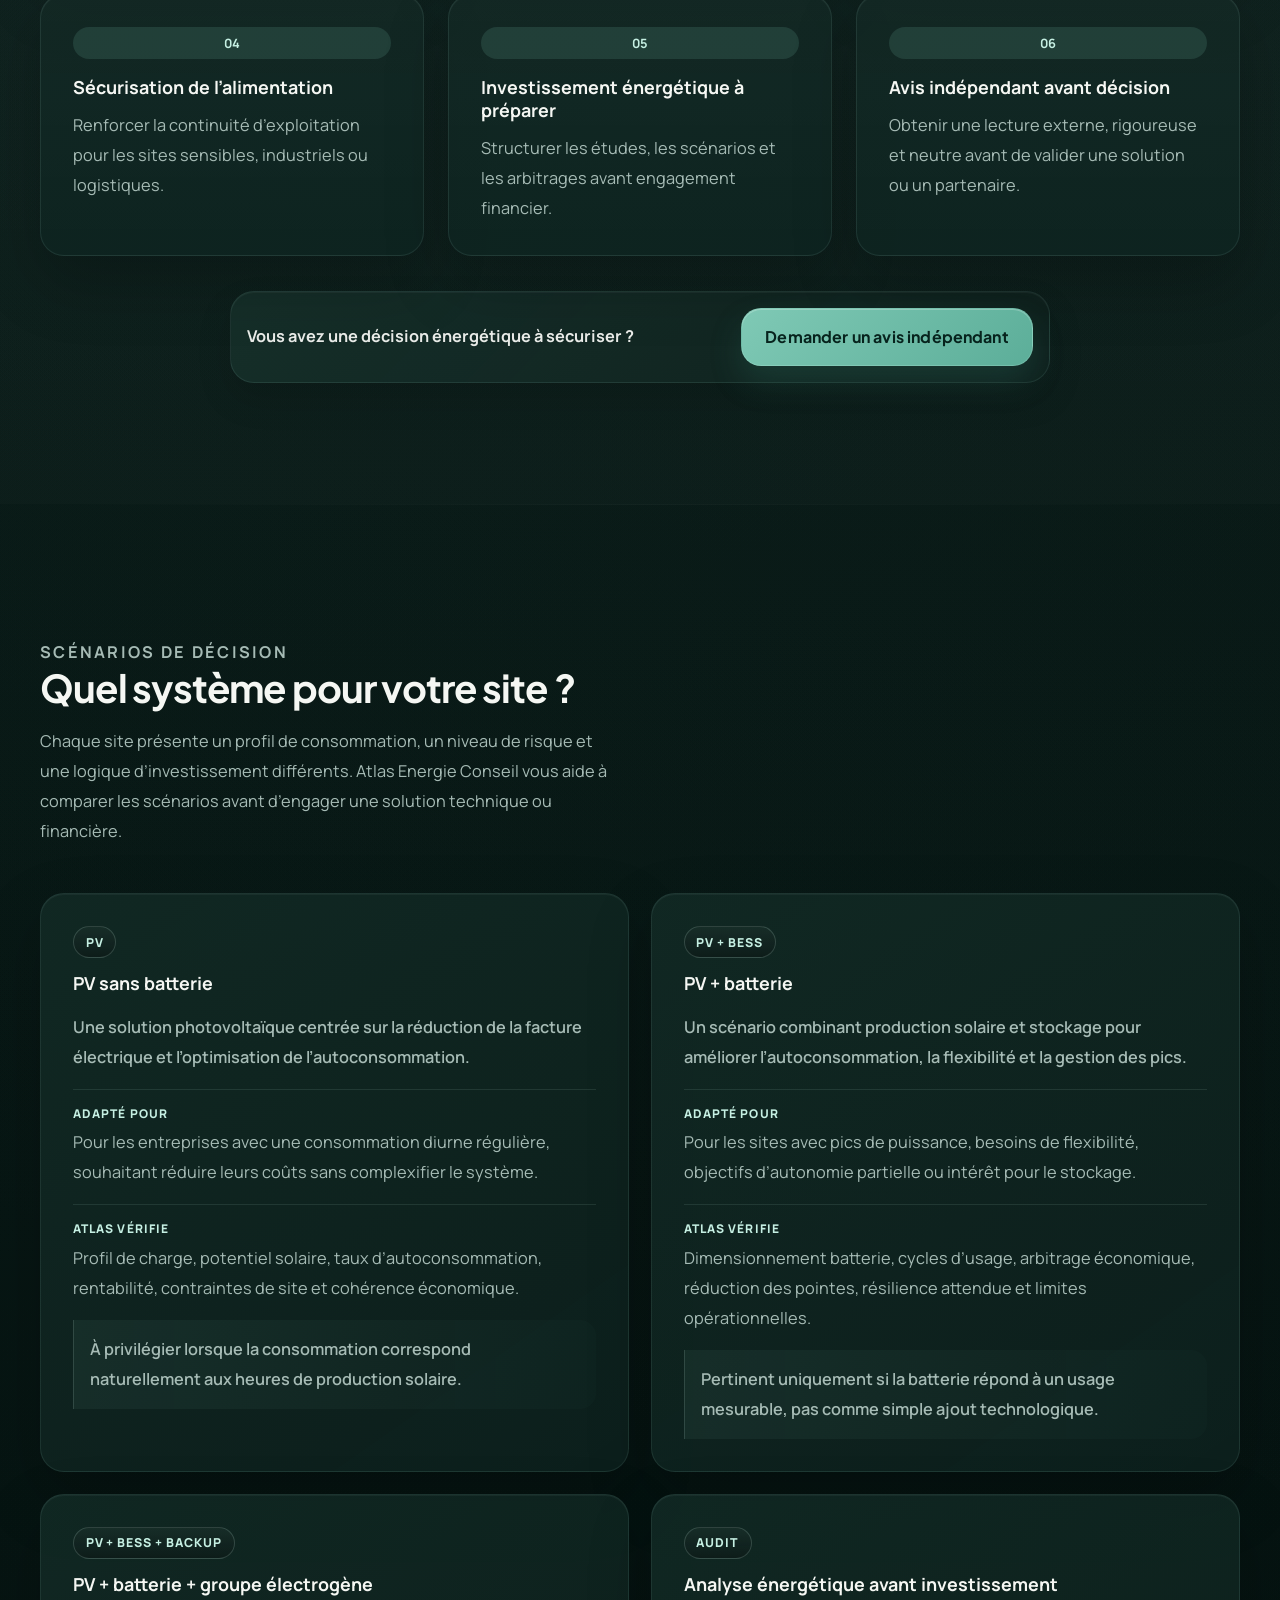
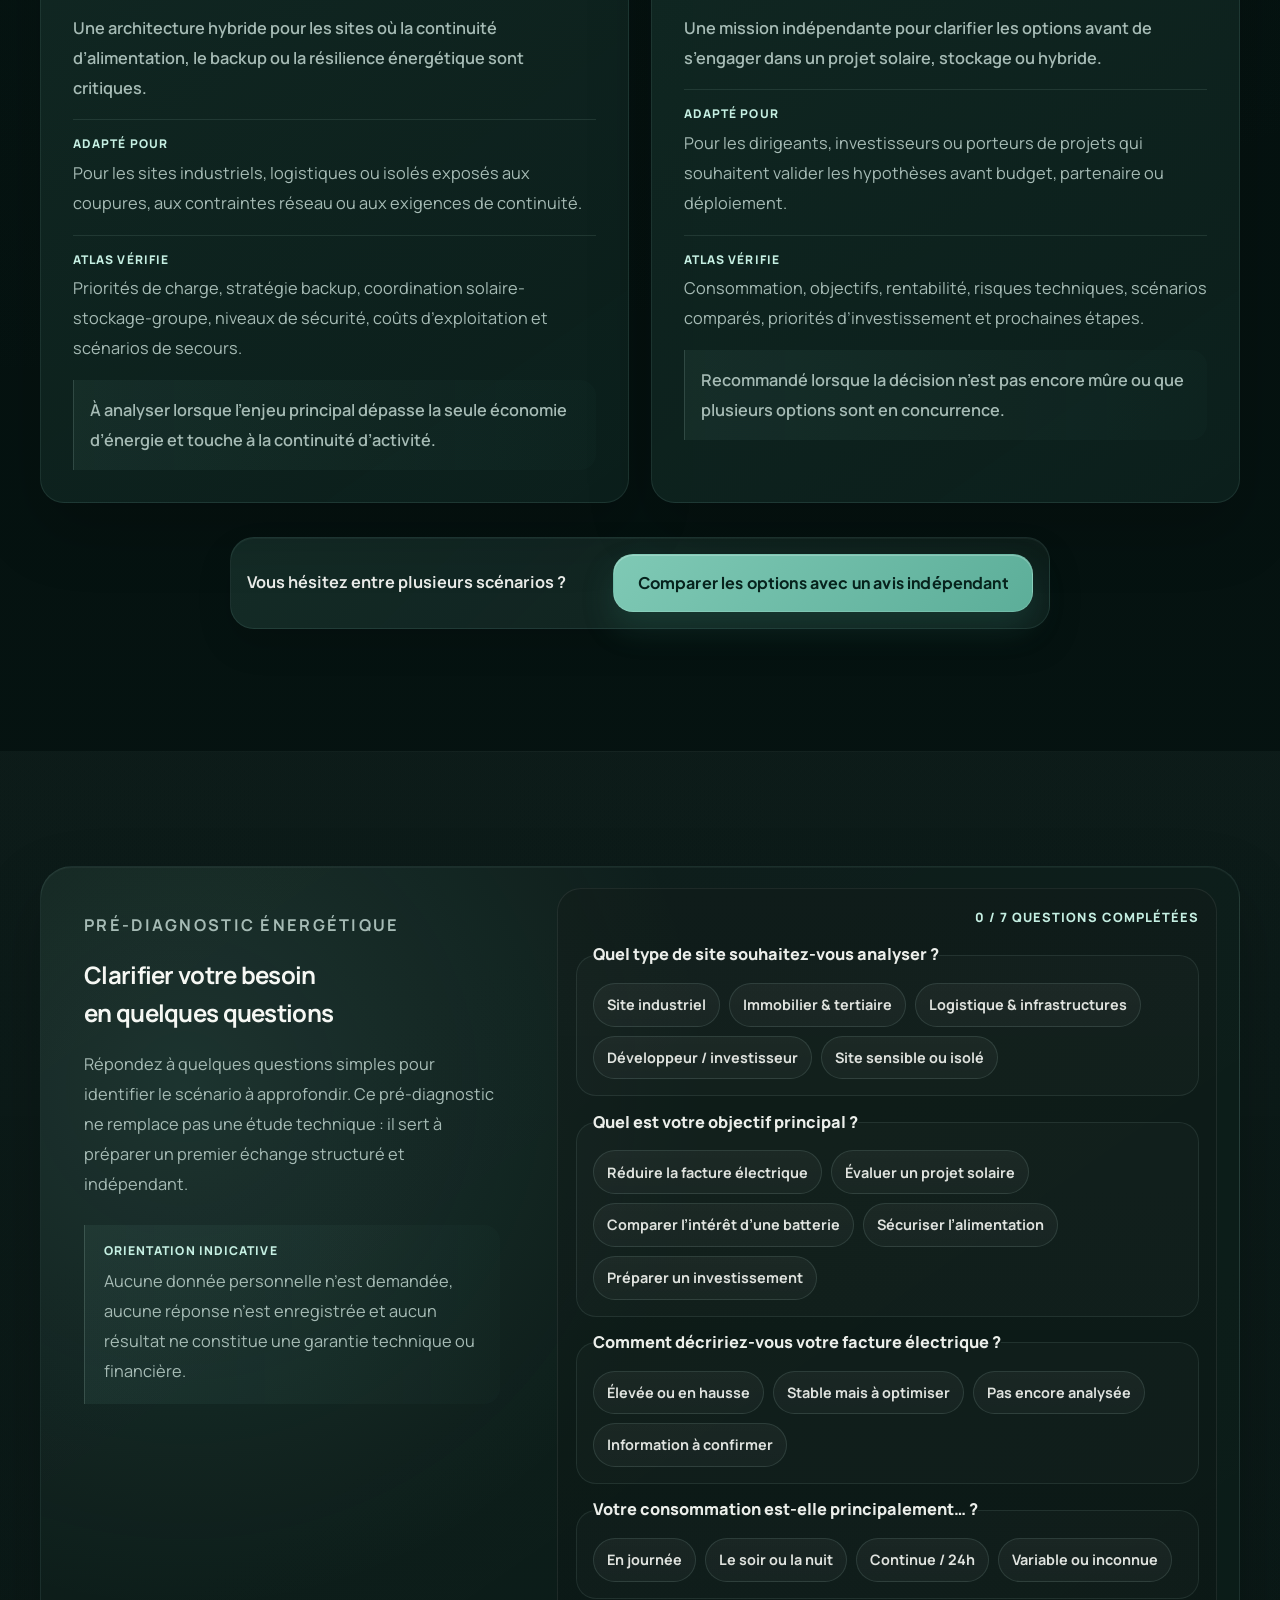
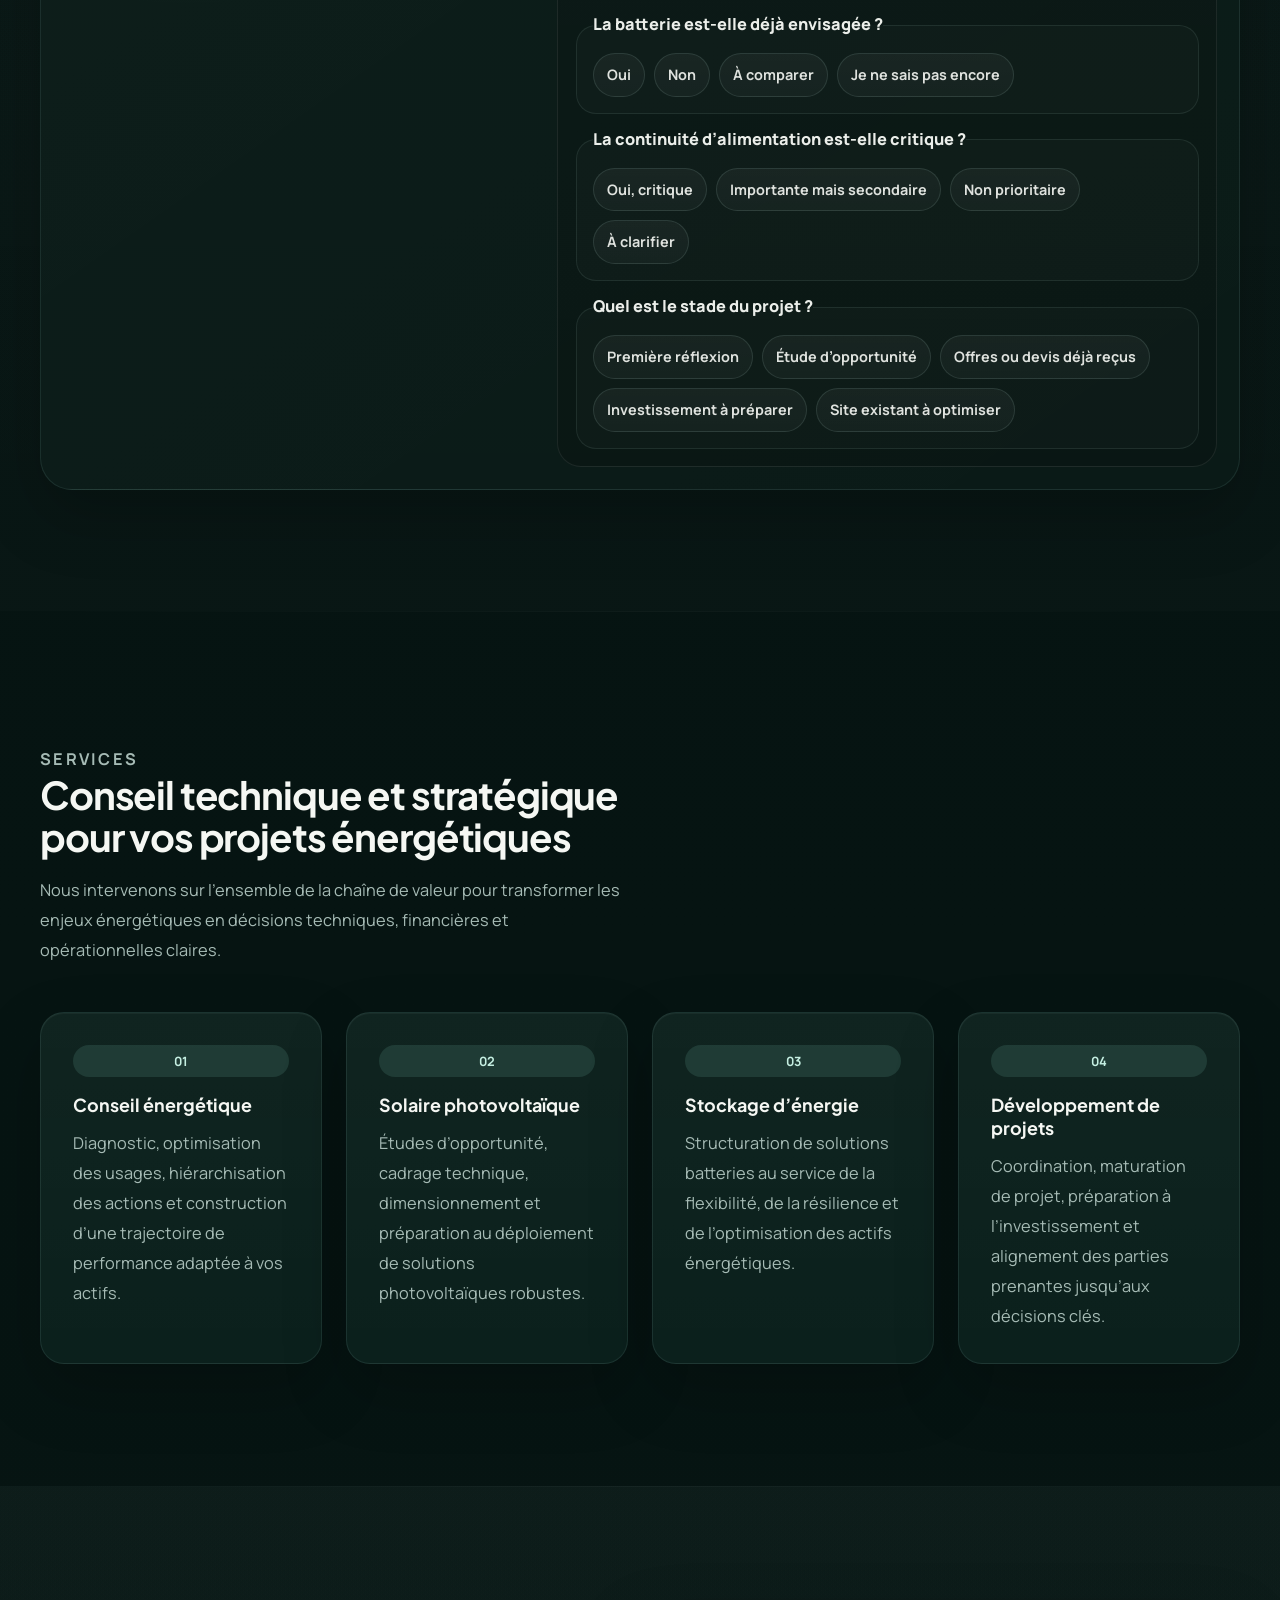
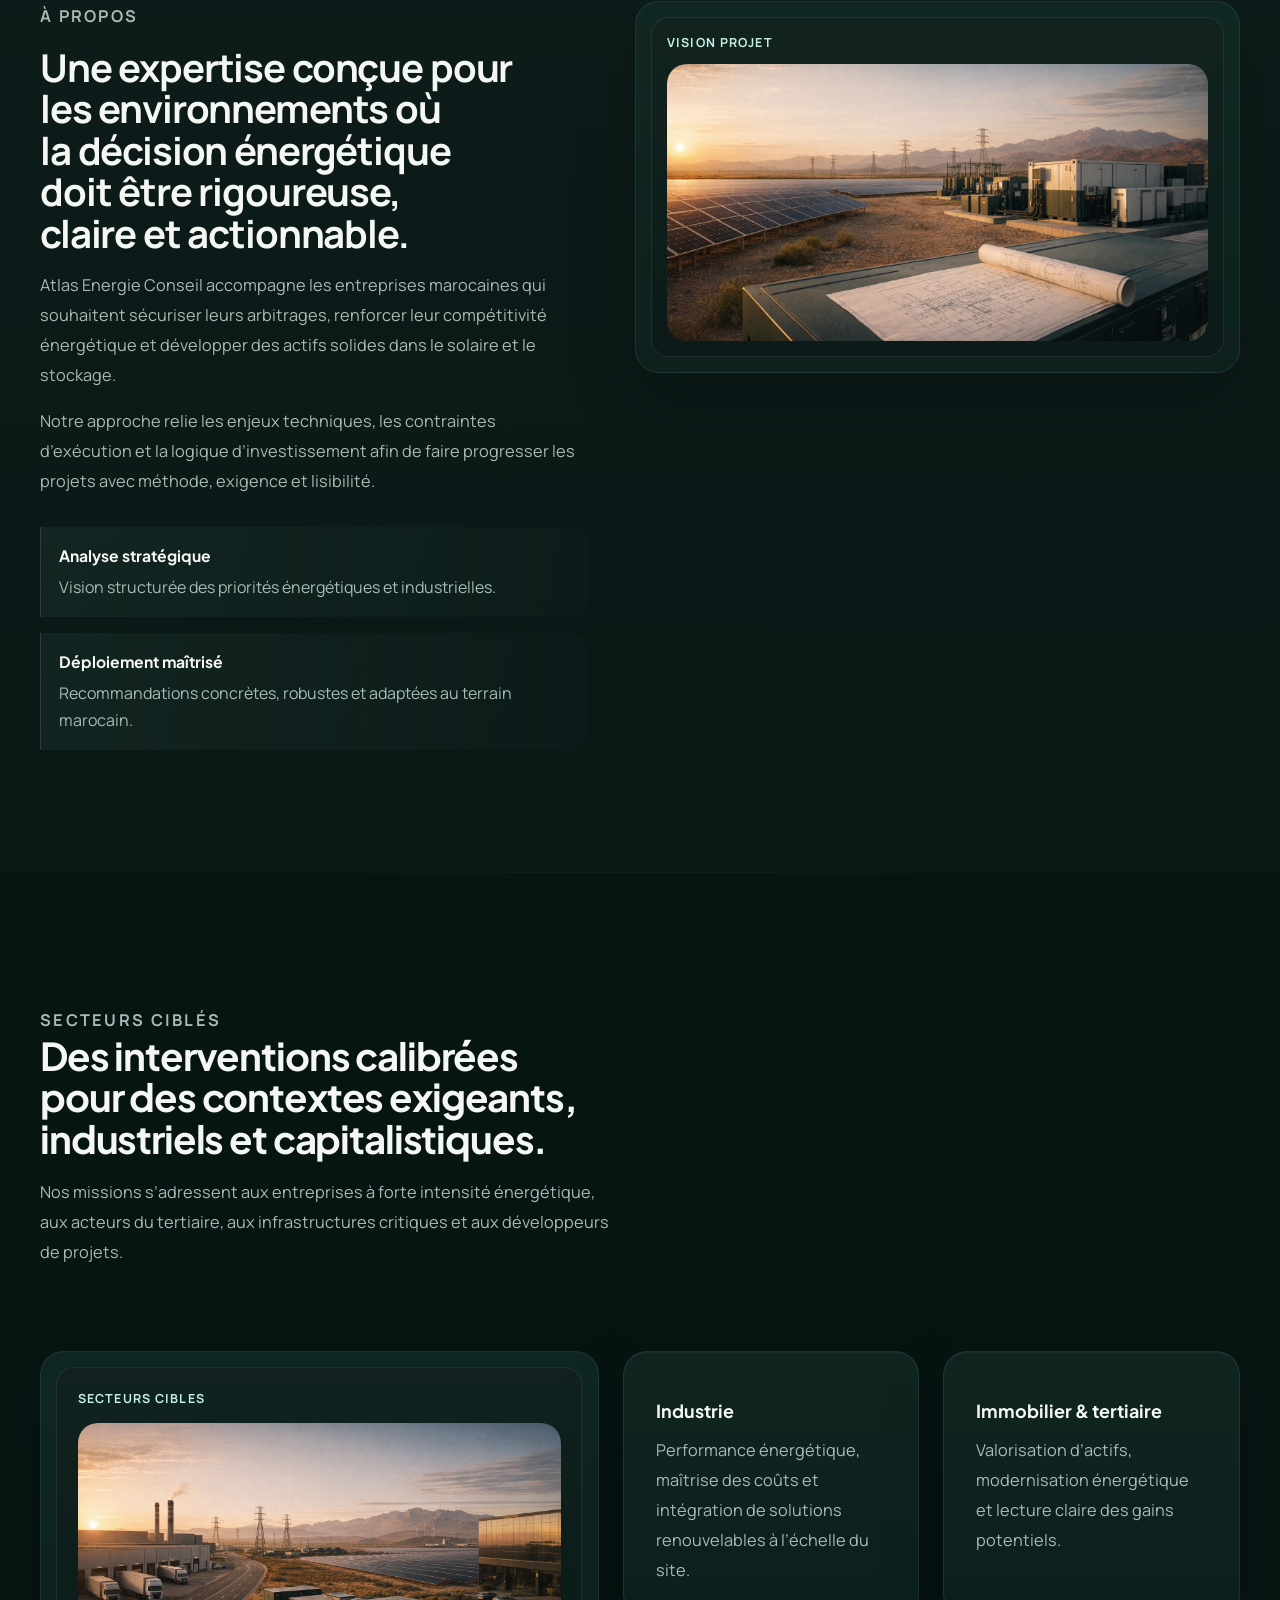
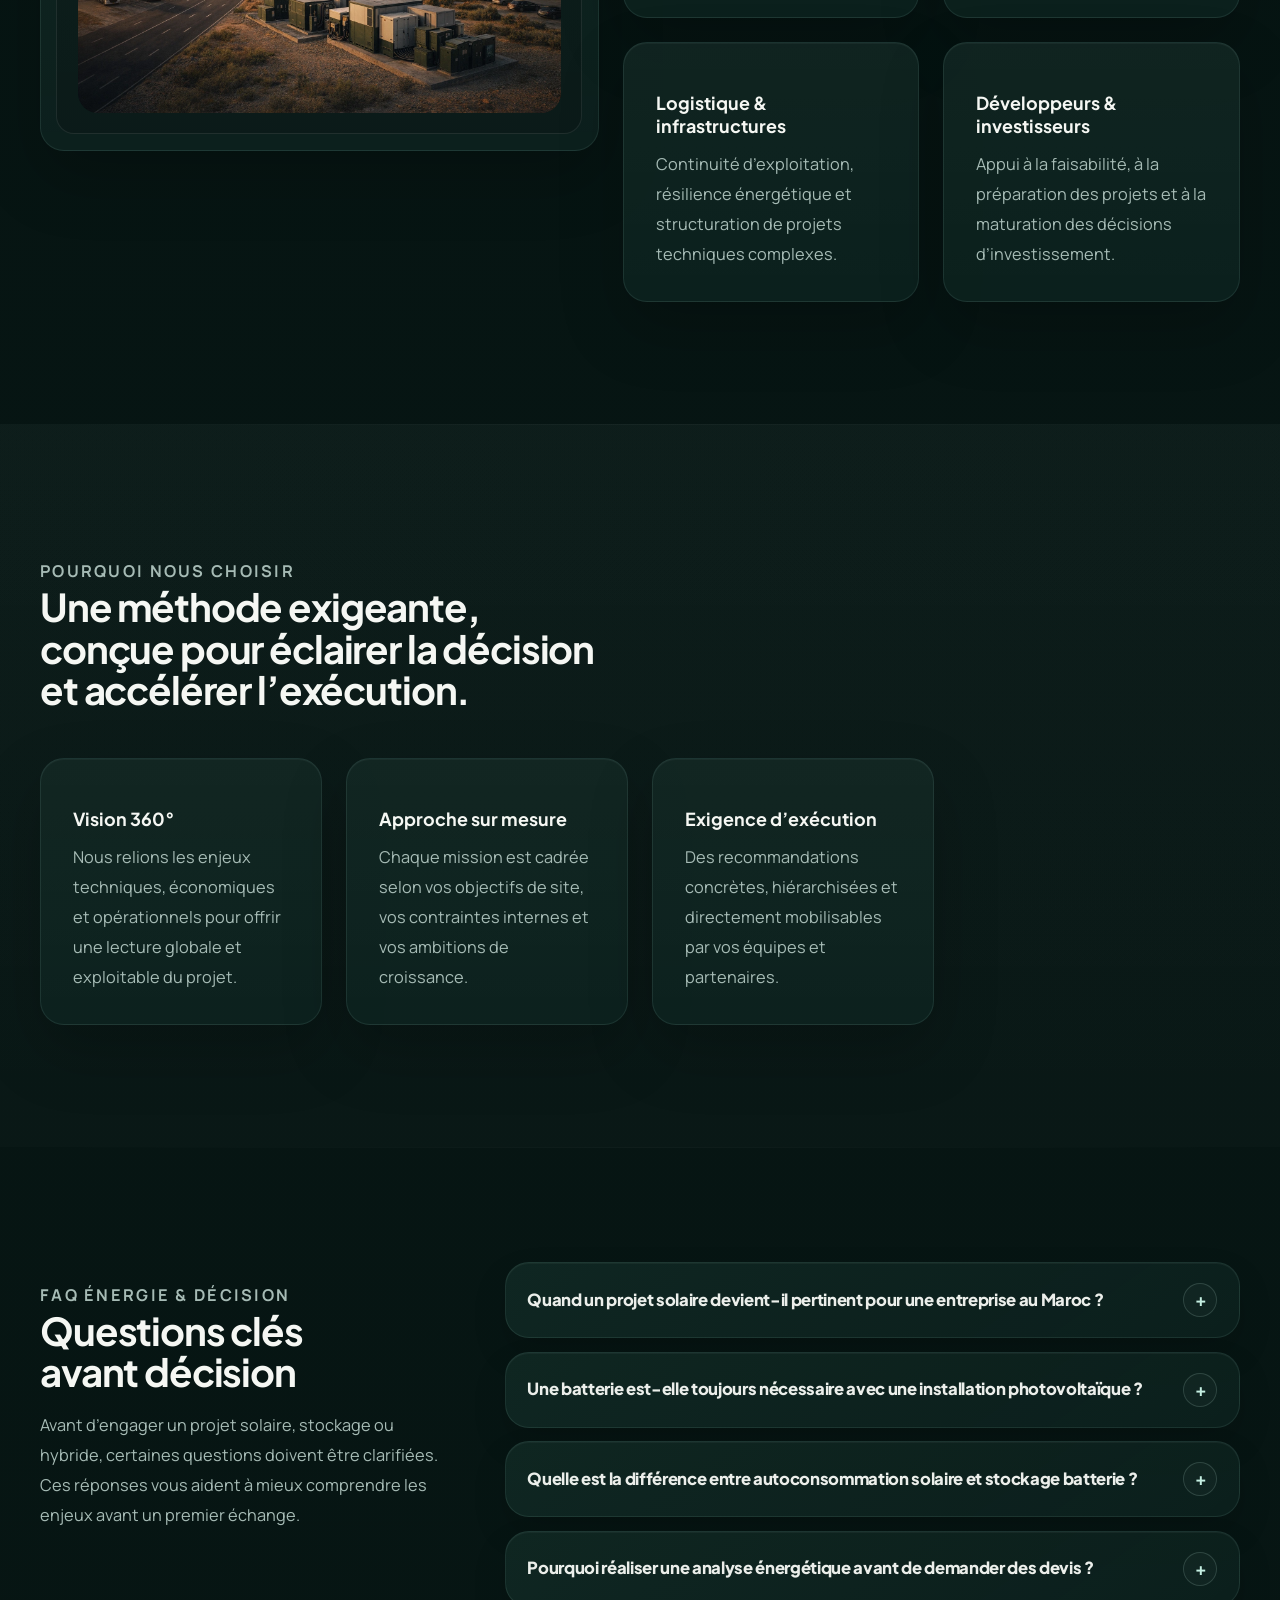
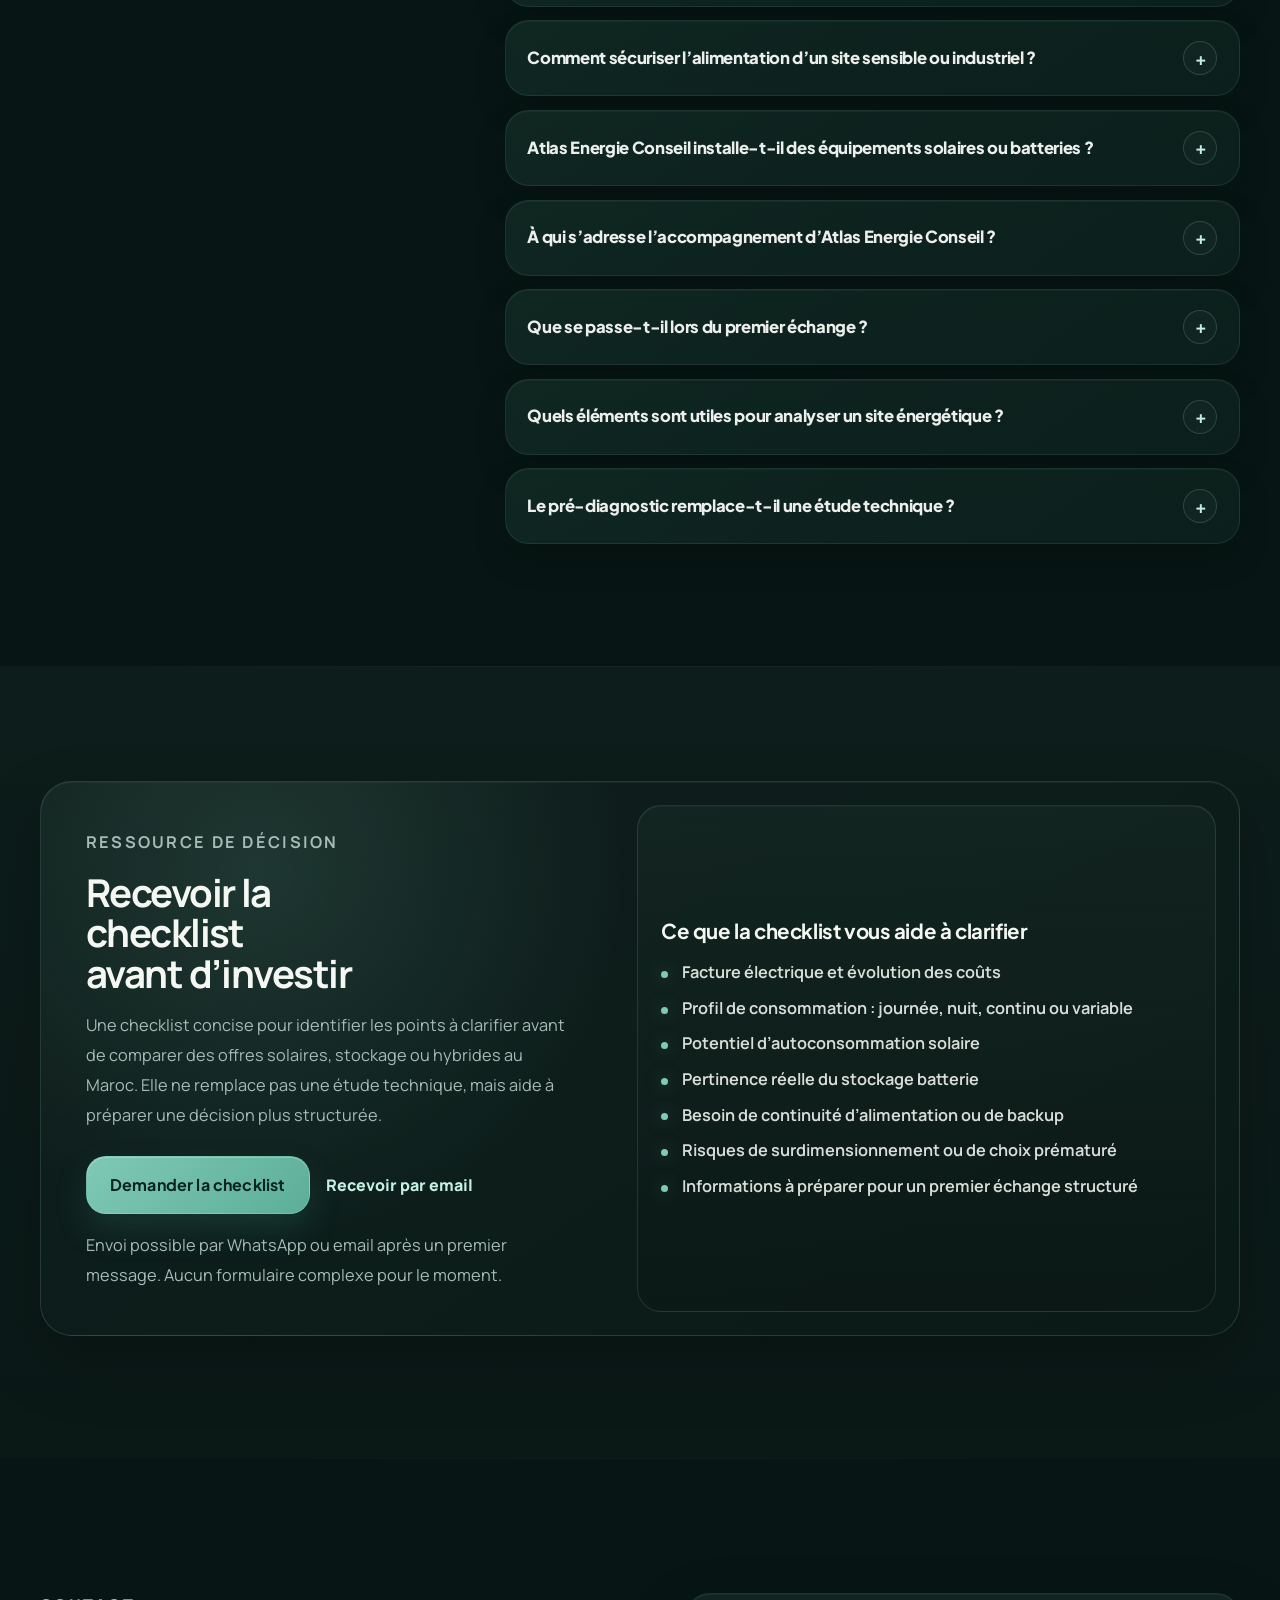
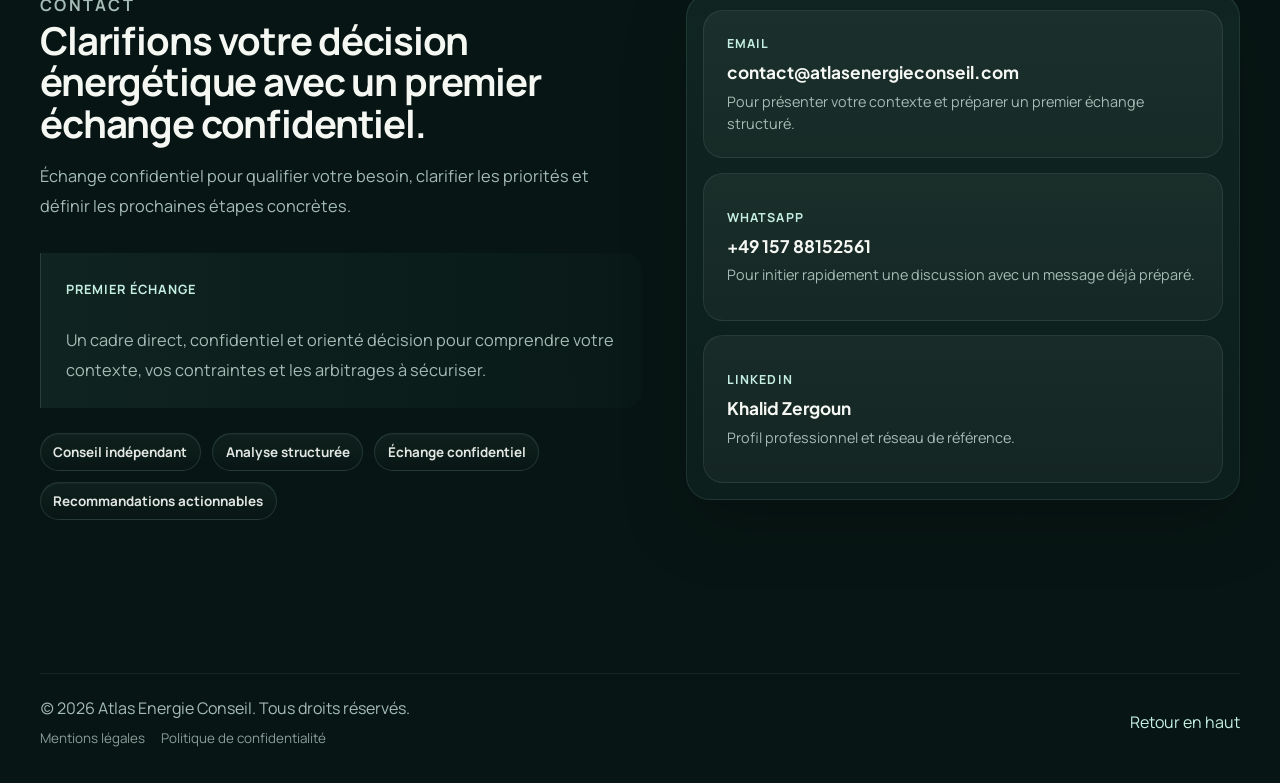
==== commit 83b68ca8: "Fix language switch behavior" ====
--- a/index.html
+++ b/index.html
@@ -828,6 +828,6 @@
     </div>
   </div>
 
-  <script src="script.js?v=1.9.1"></script>
+  <script src="script.js?v=1.9.6"></script>
 </body>
 </html>
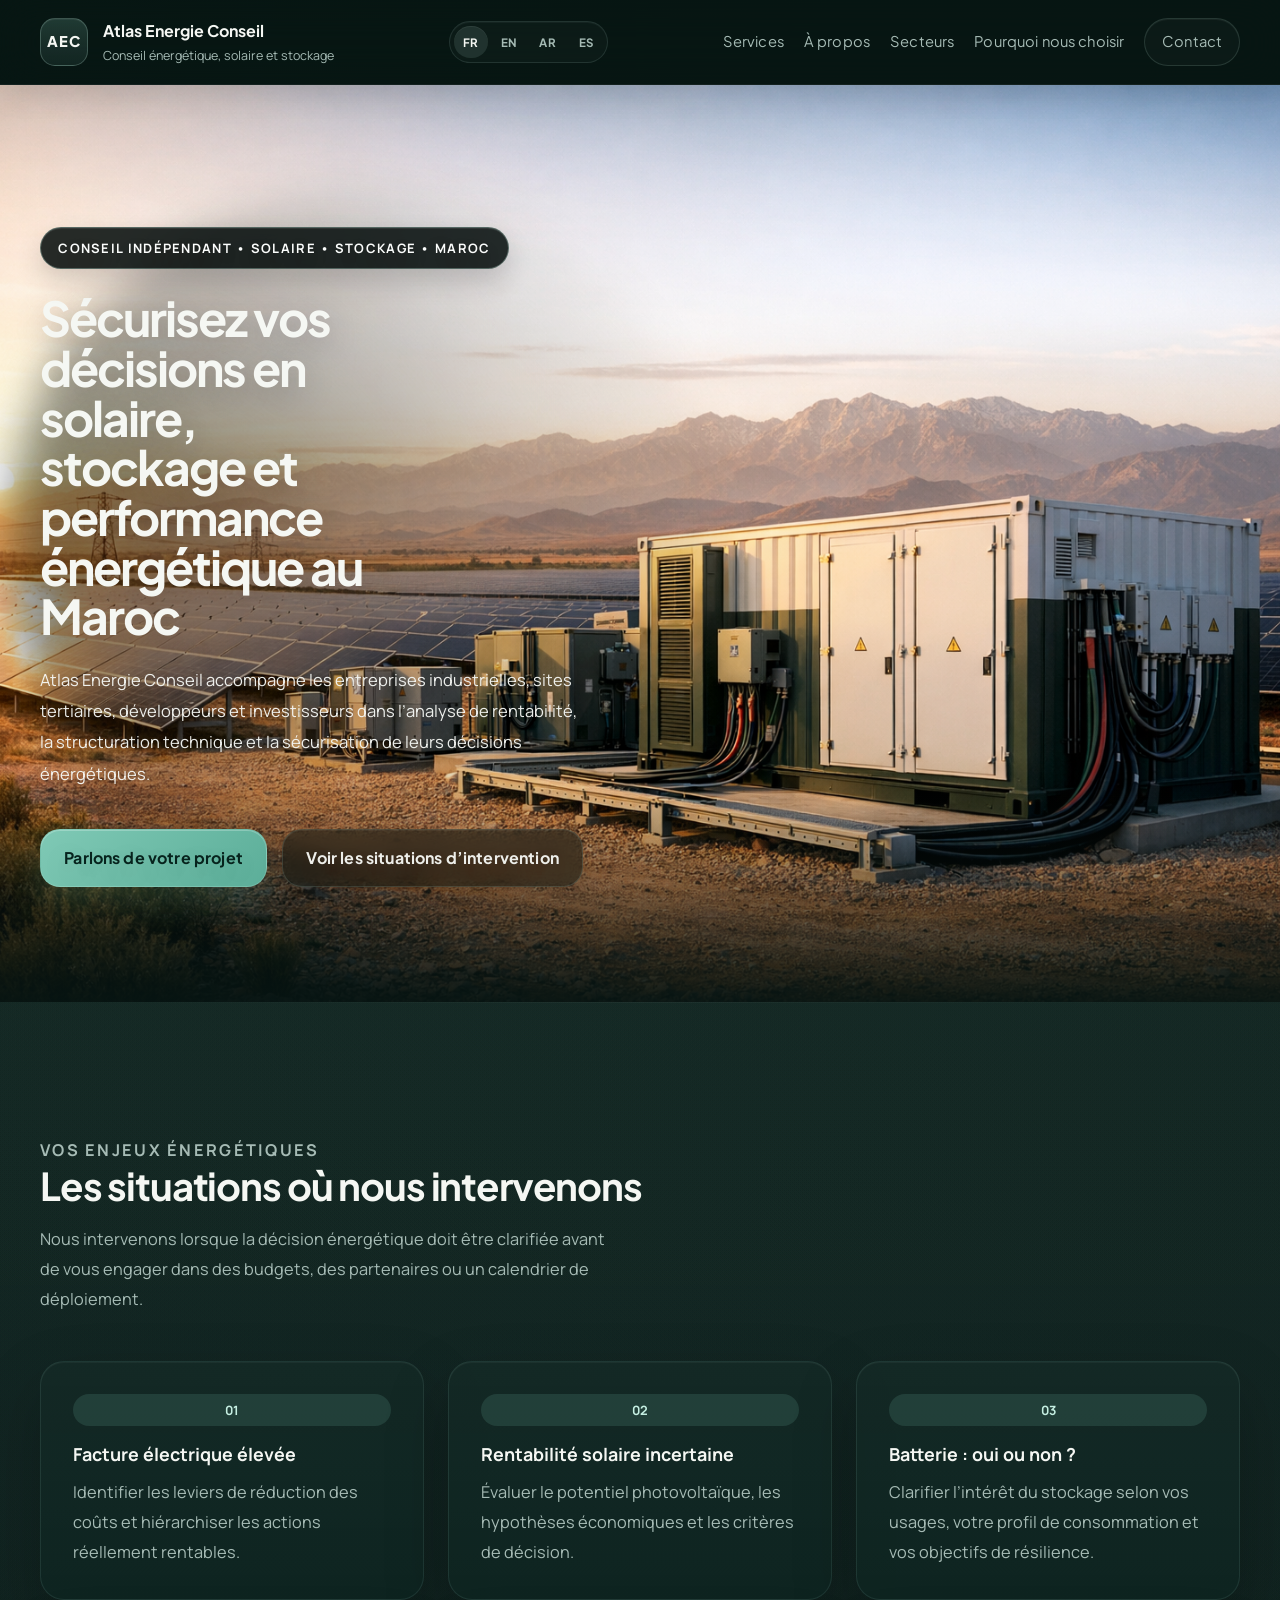
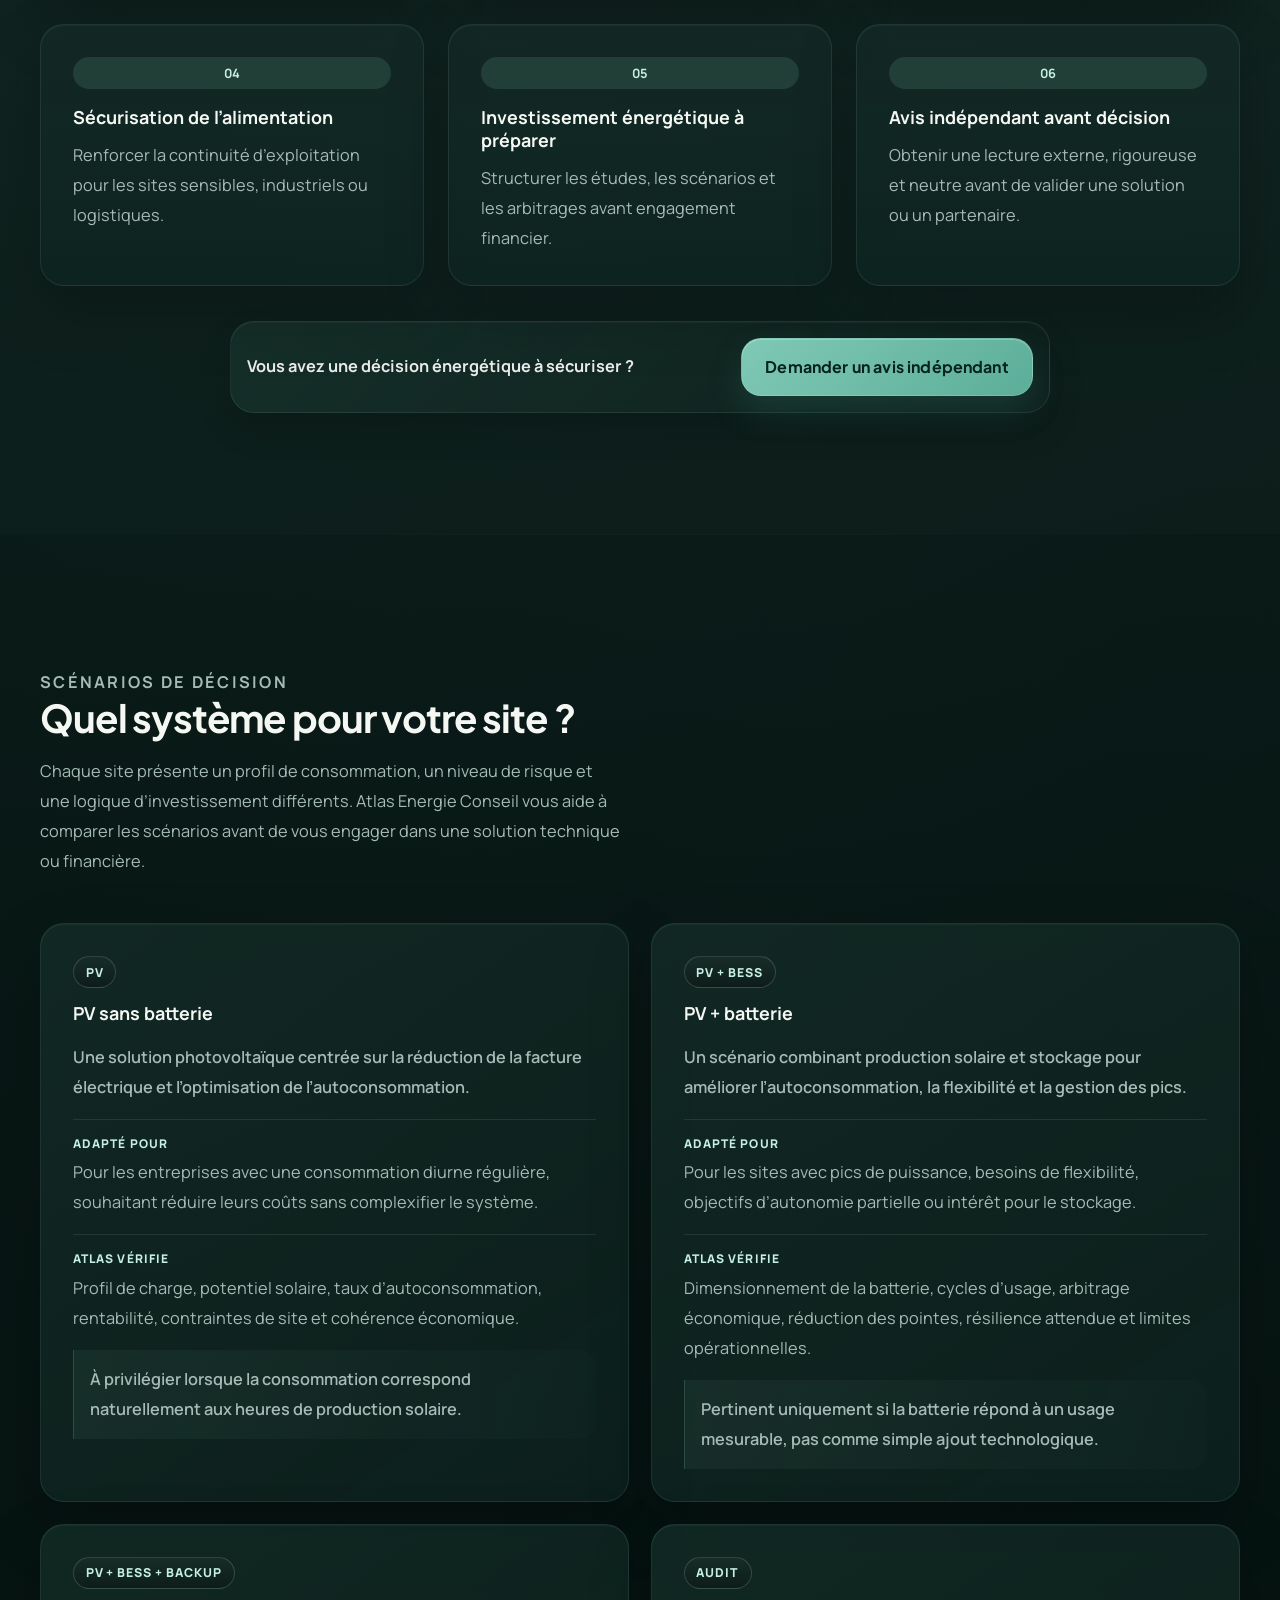
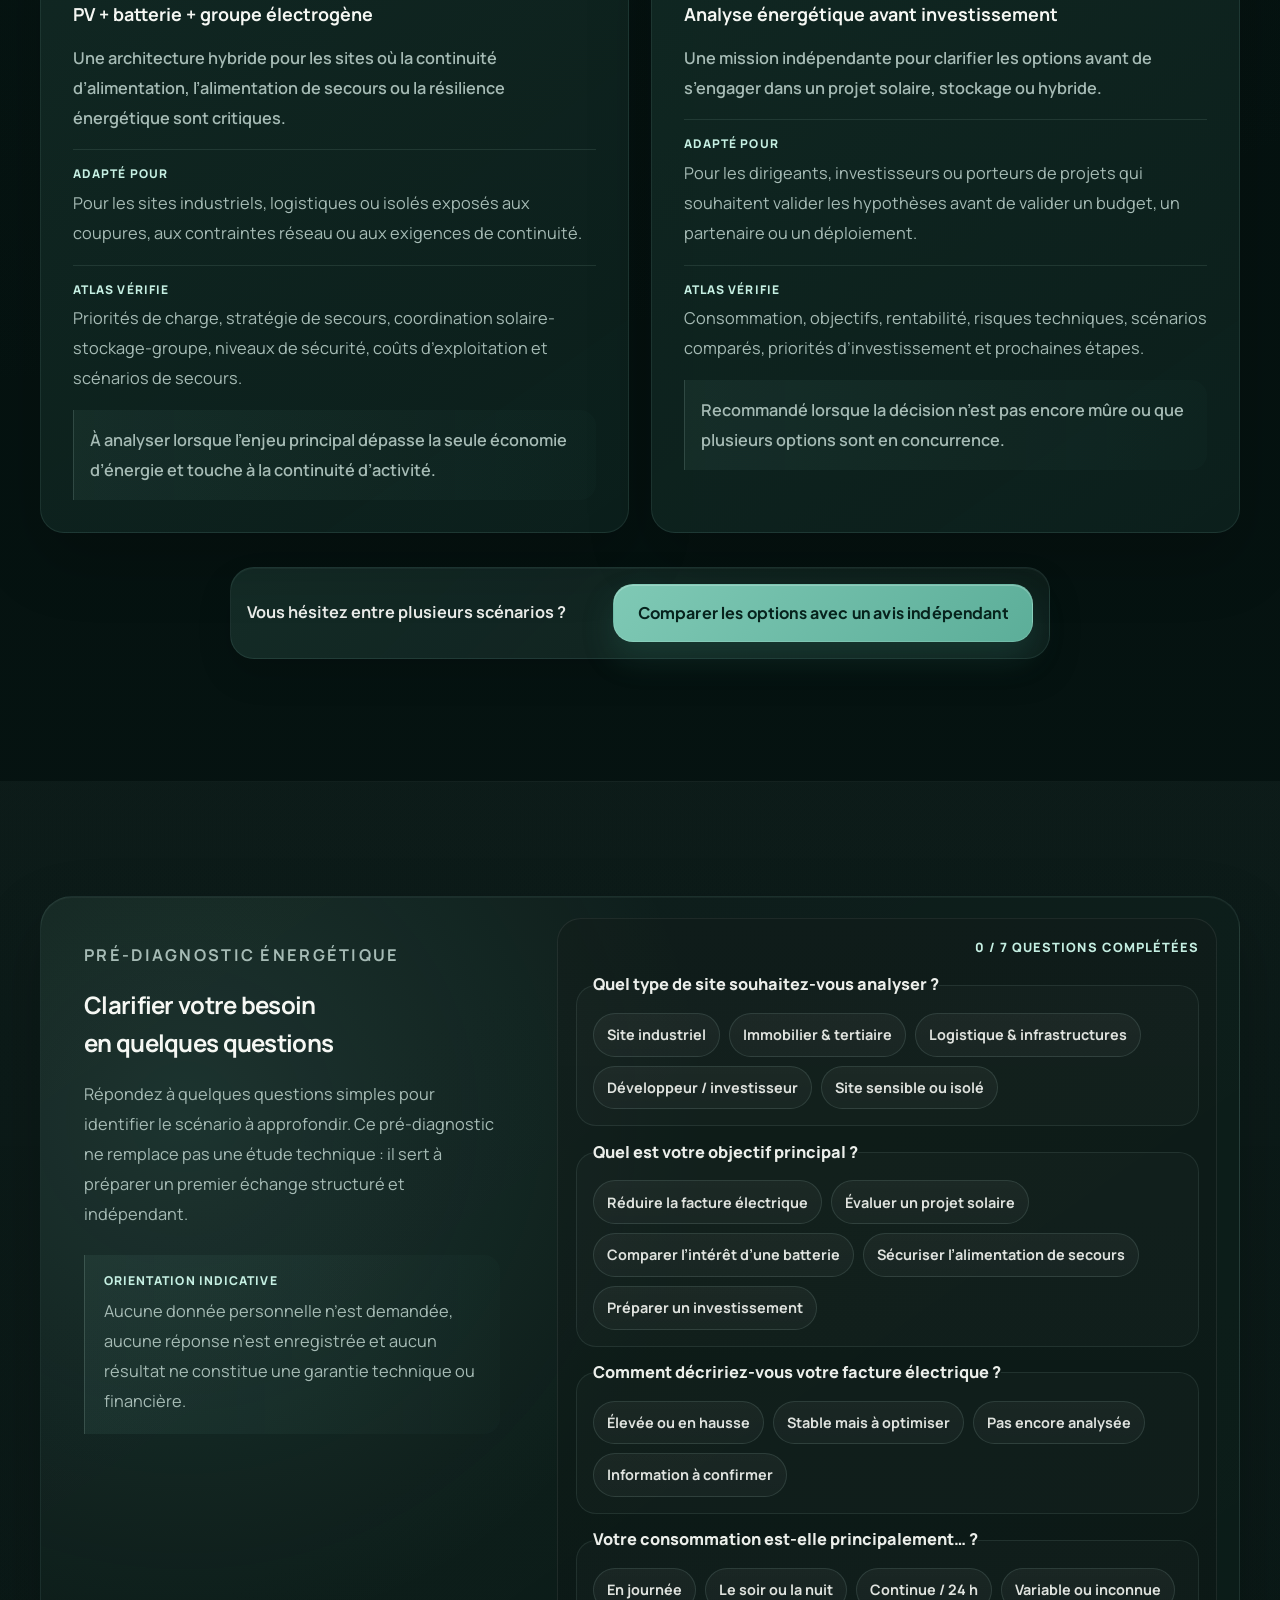
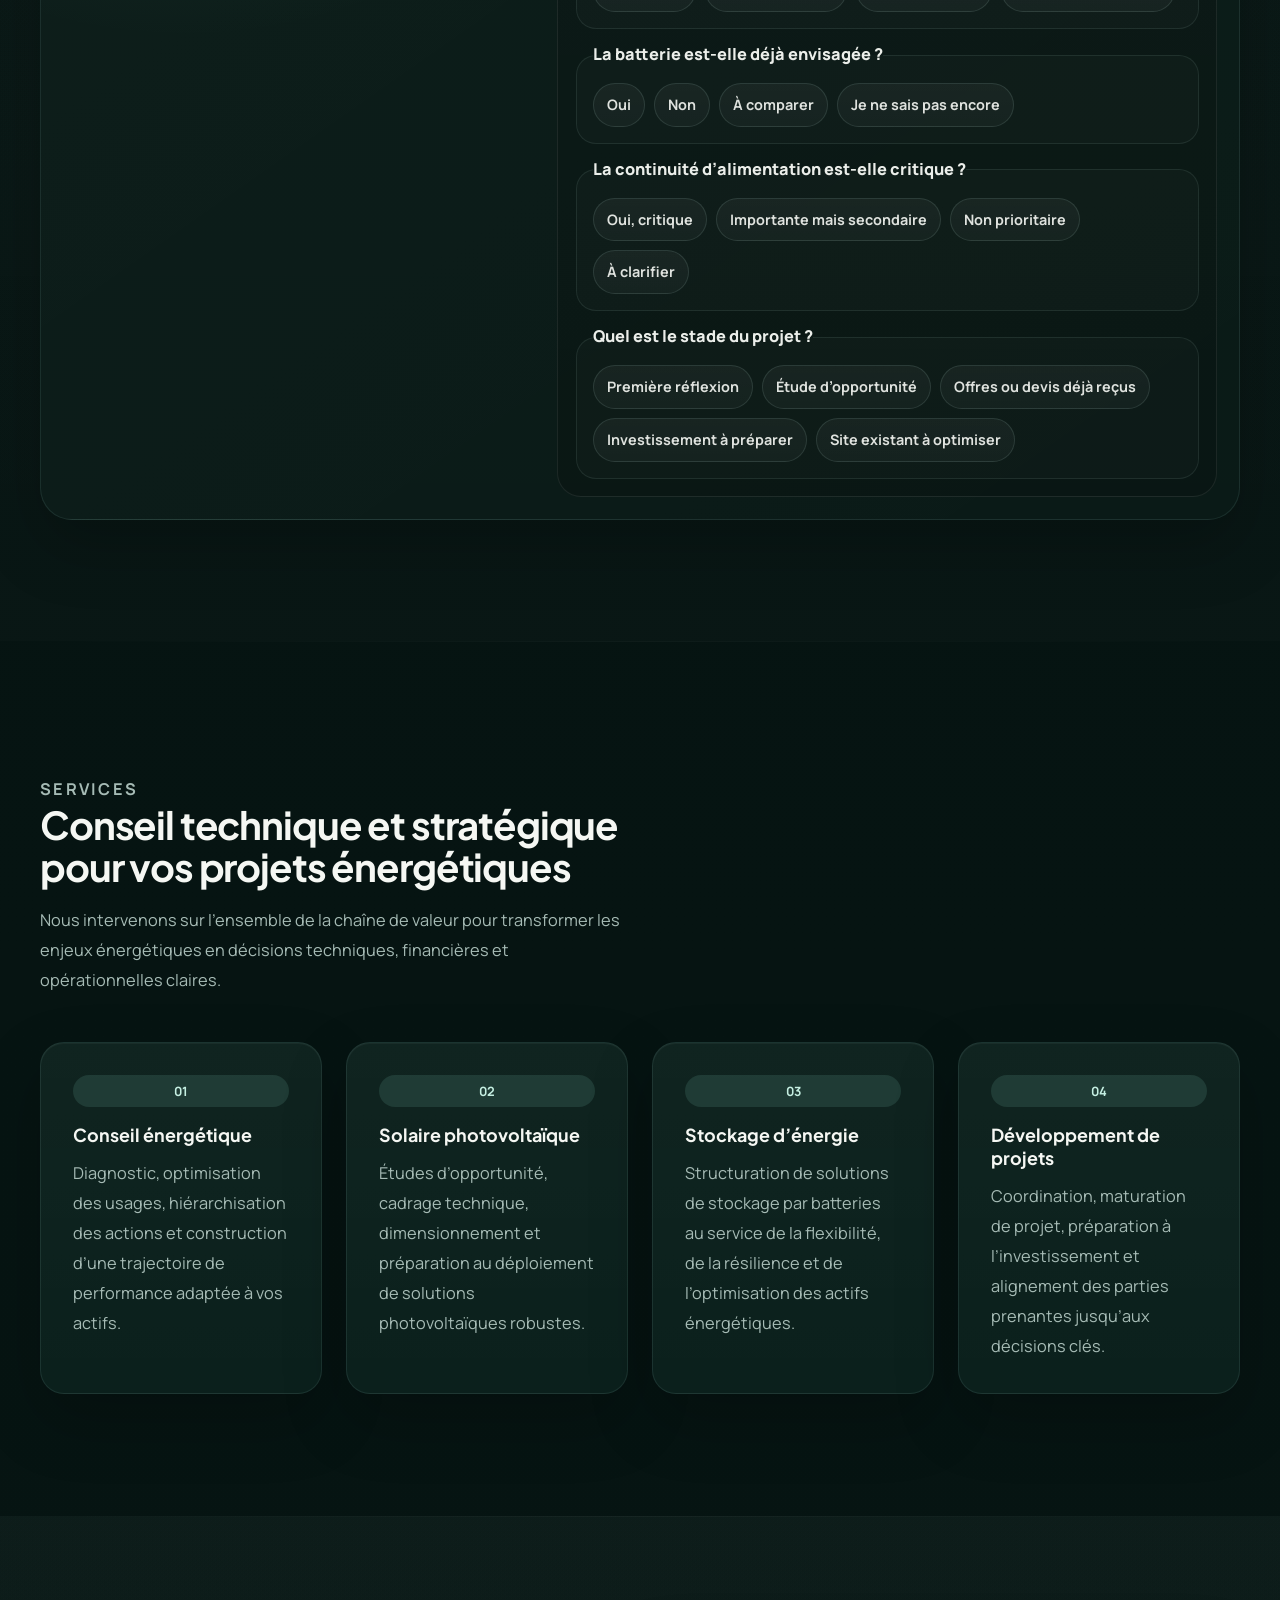
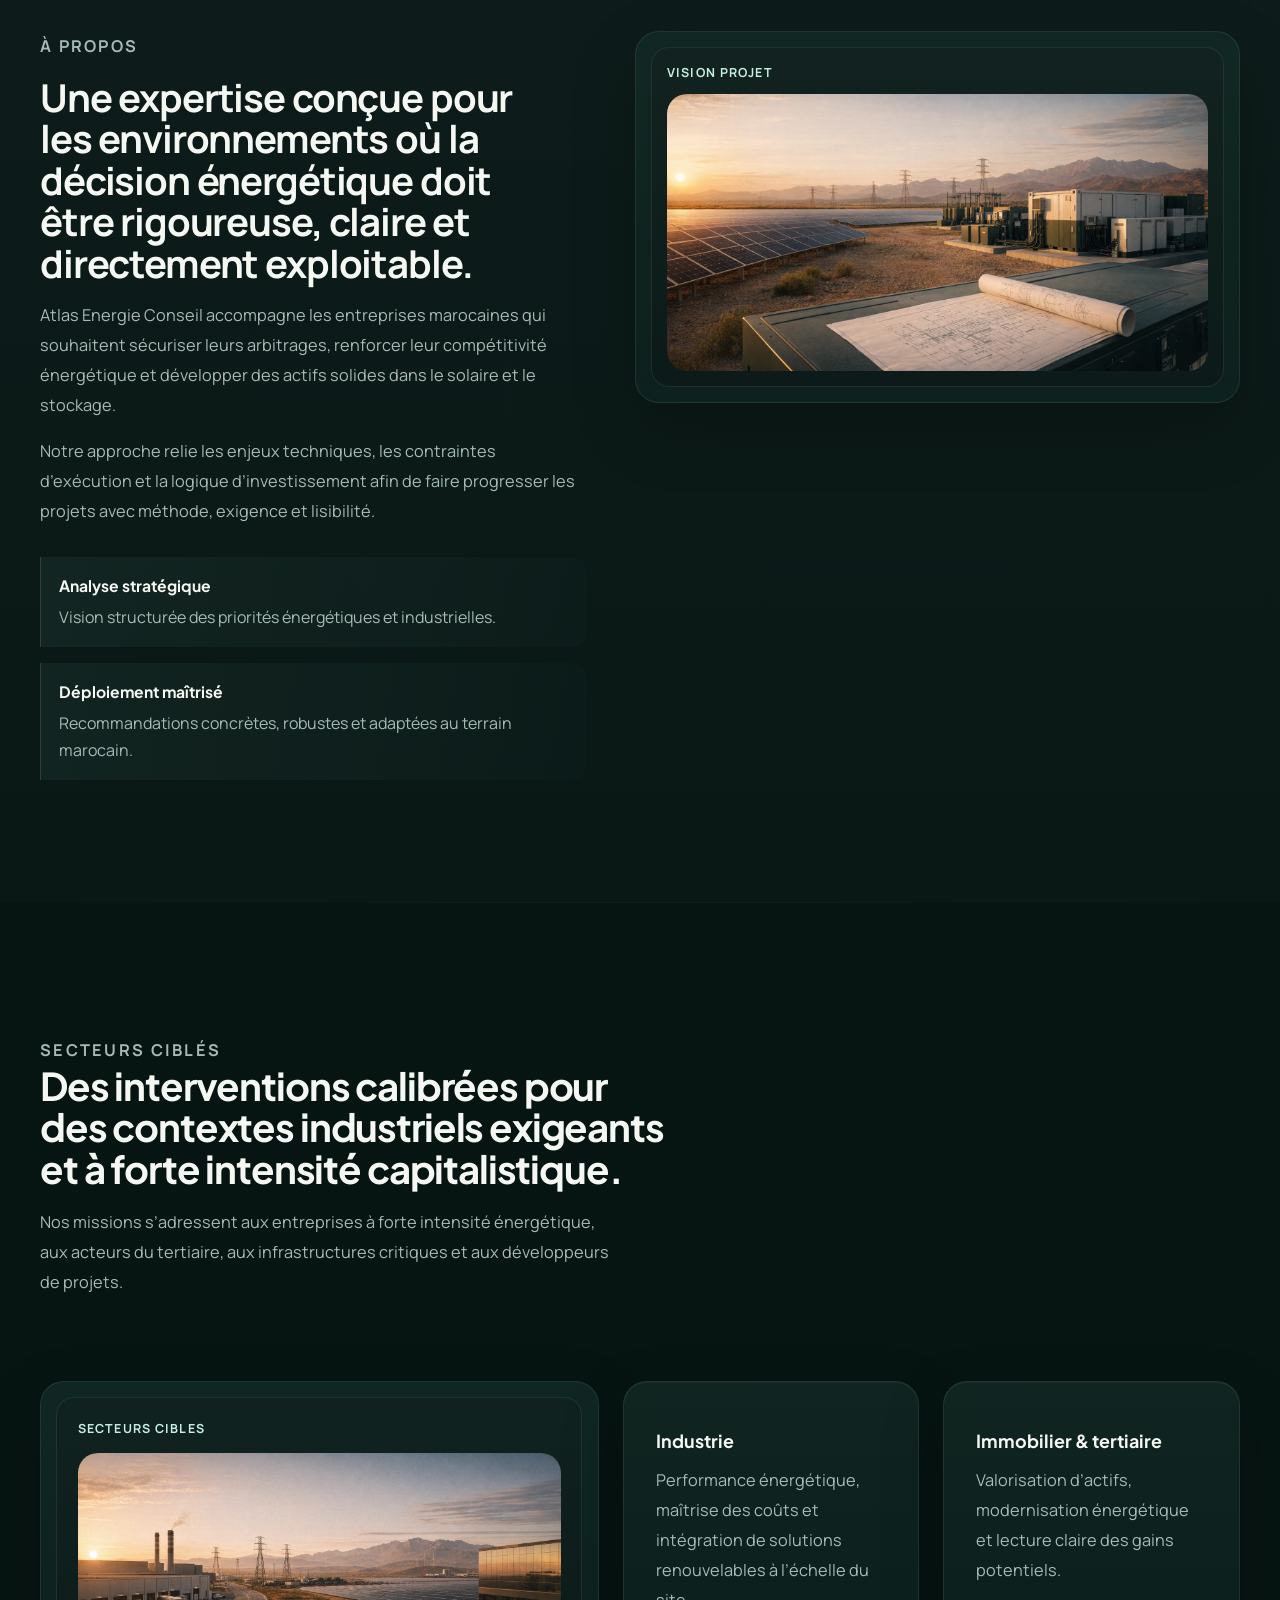
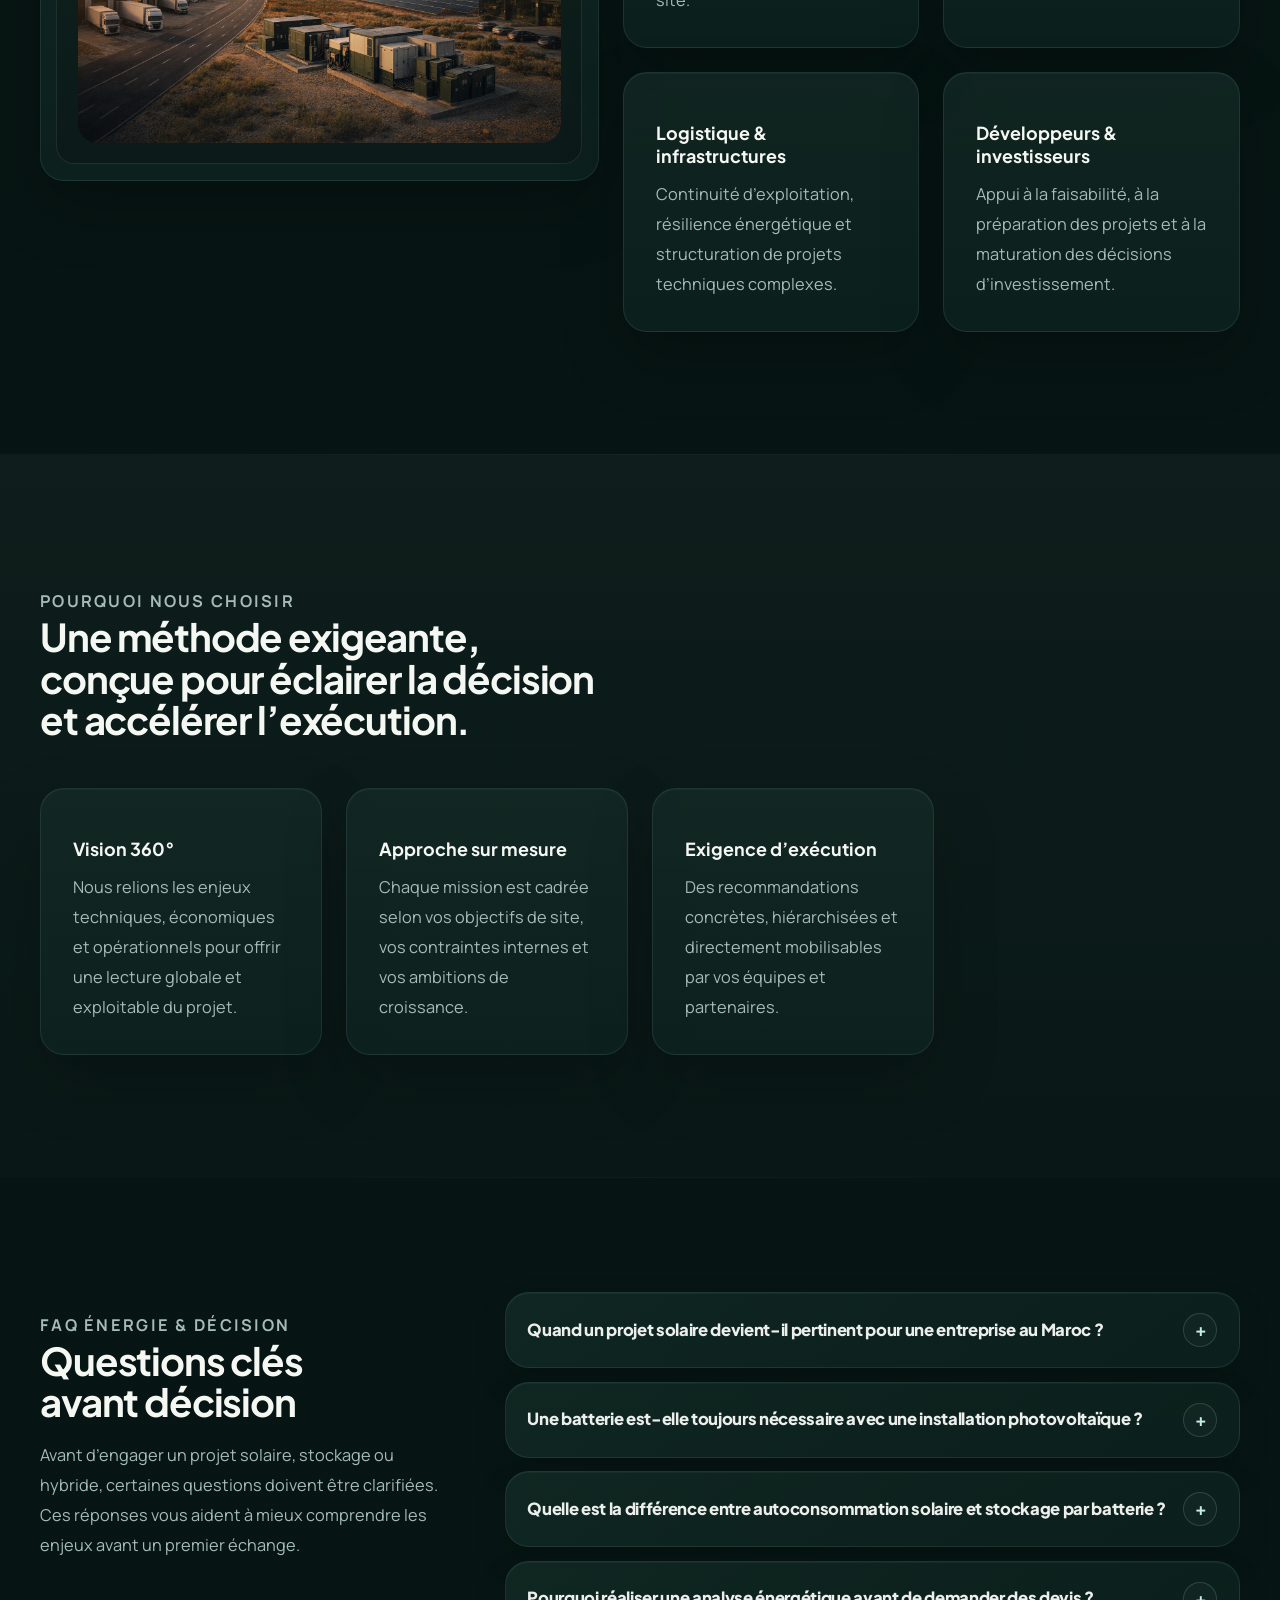
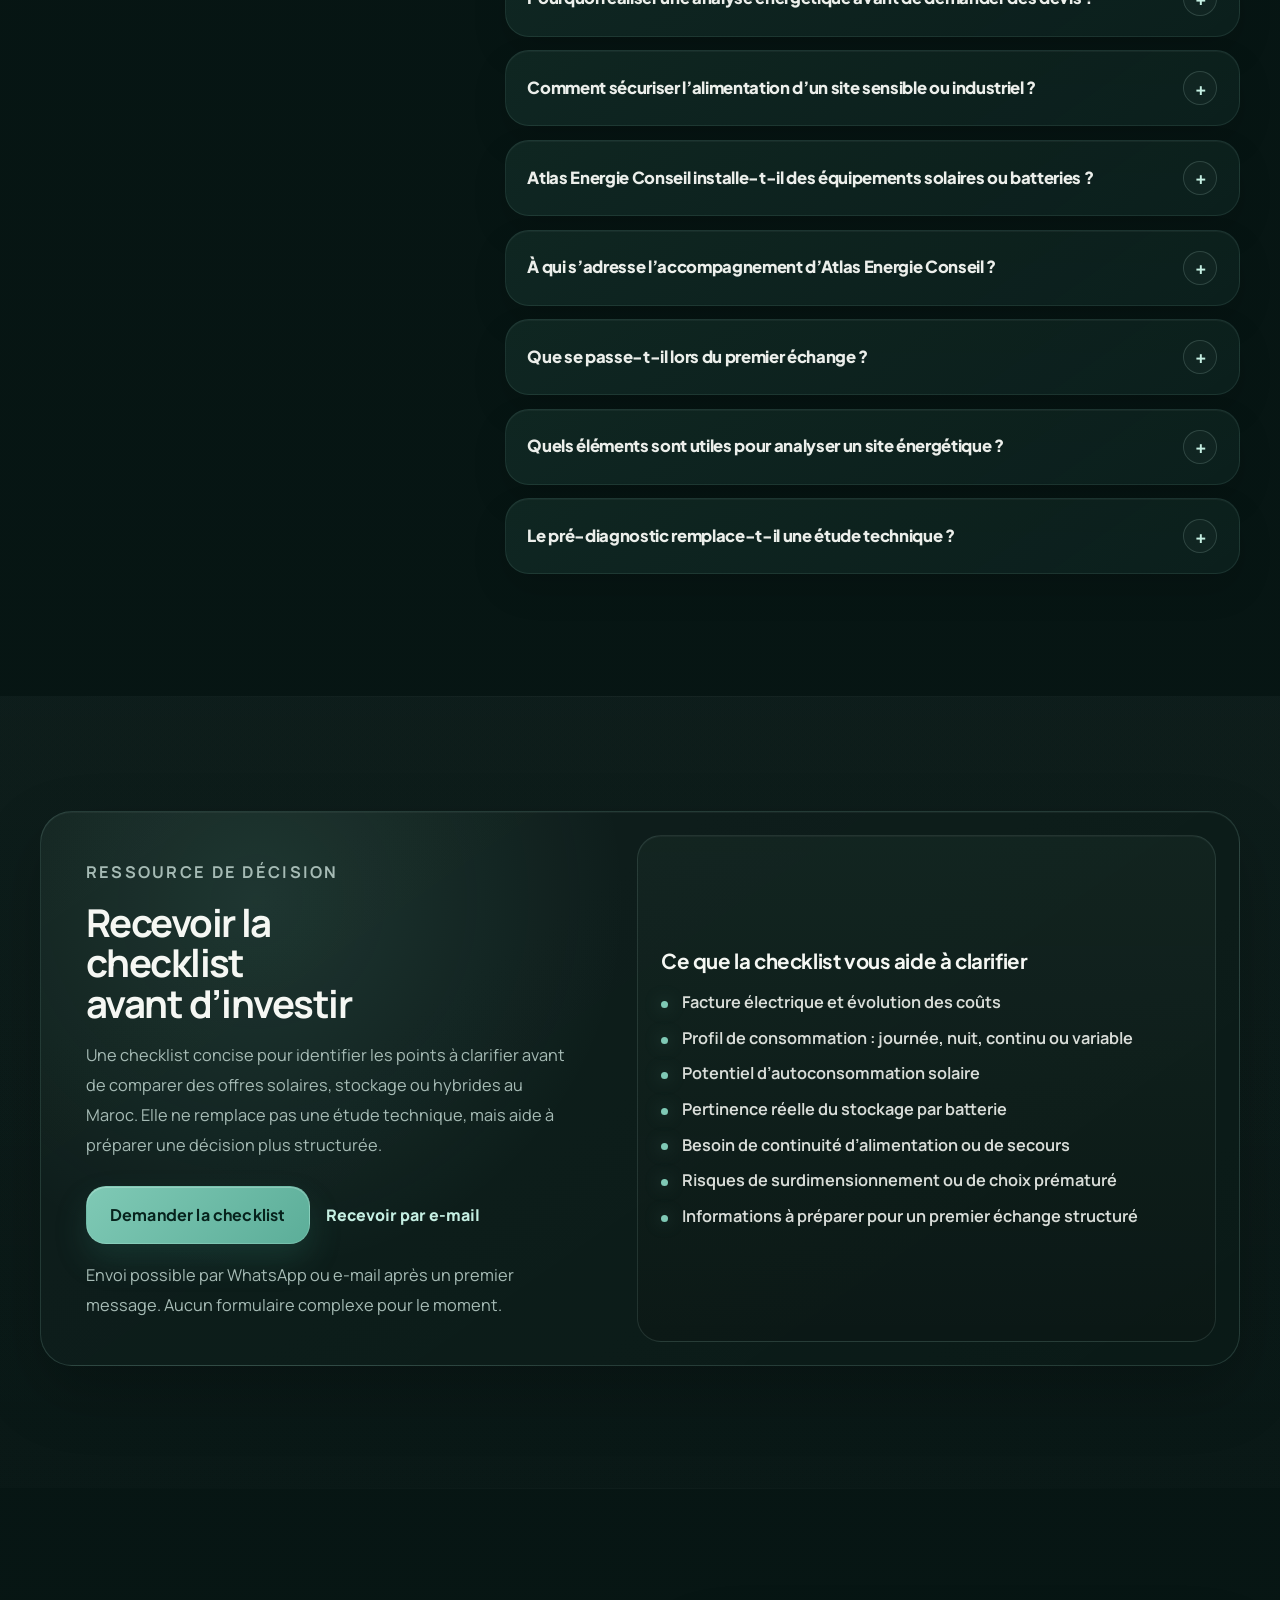
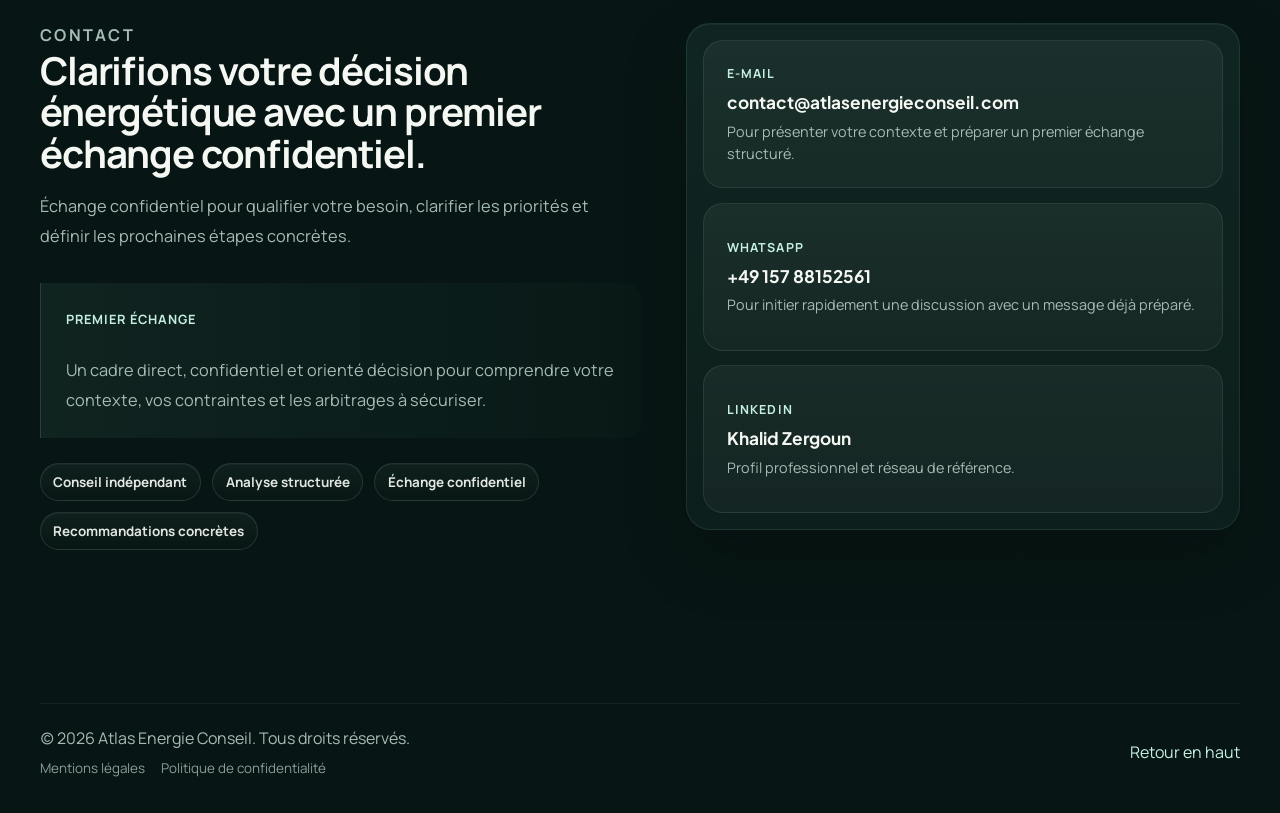
==== commit afc2fa13: "Polish multilingual website copy" ====
--- a/index.html
+++ b/index.html
@@ -780,7 +780,7 @@
               </a>
               <a href="https://wa.me/4915788152561?text=Bonjour%2C%20je%20souhaite%20%C3%A9changer%20au%20sujet%20d%E2%80%99un%20projet%20%C3%A9nerg%C3%A9tique%20%2F%20solaire%20%2F%20stockage%20au%20Maroc." target="_blank" rel="noopener noreferrer" class="contact-item" data-analytics-event="contact_whatsapp_click">
                 <span class="contact-item-kicker">WhatsApp</span>
-                <strong>+49 157 88152561</strong>
+                <strong dir="ltr">+49 157 88152561</strong>
                 <small>Pour initier rapidement une discussion avec un message déjà préparé.</small>
               </a>
               <a href="https://www.linkedin.com/in/khalid-zergoun-a361421a6/" target="_blank" rel="noopener noreferrer" class="contact-item" data-analytics-event="contact_linkedin_click">
